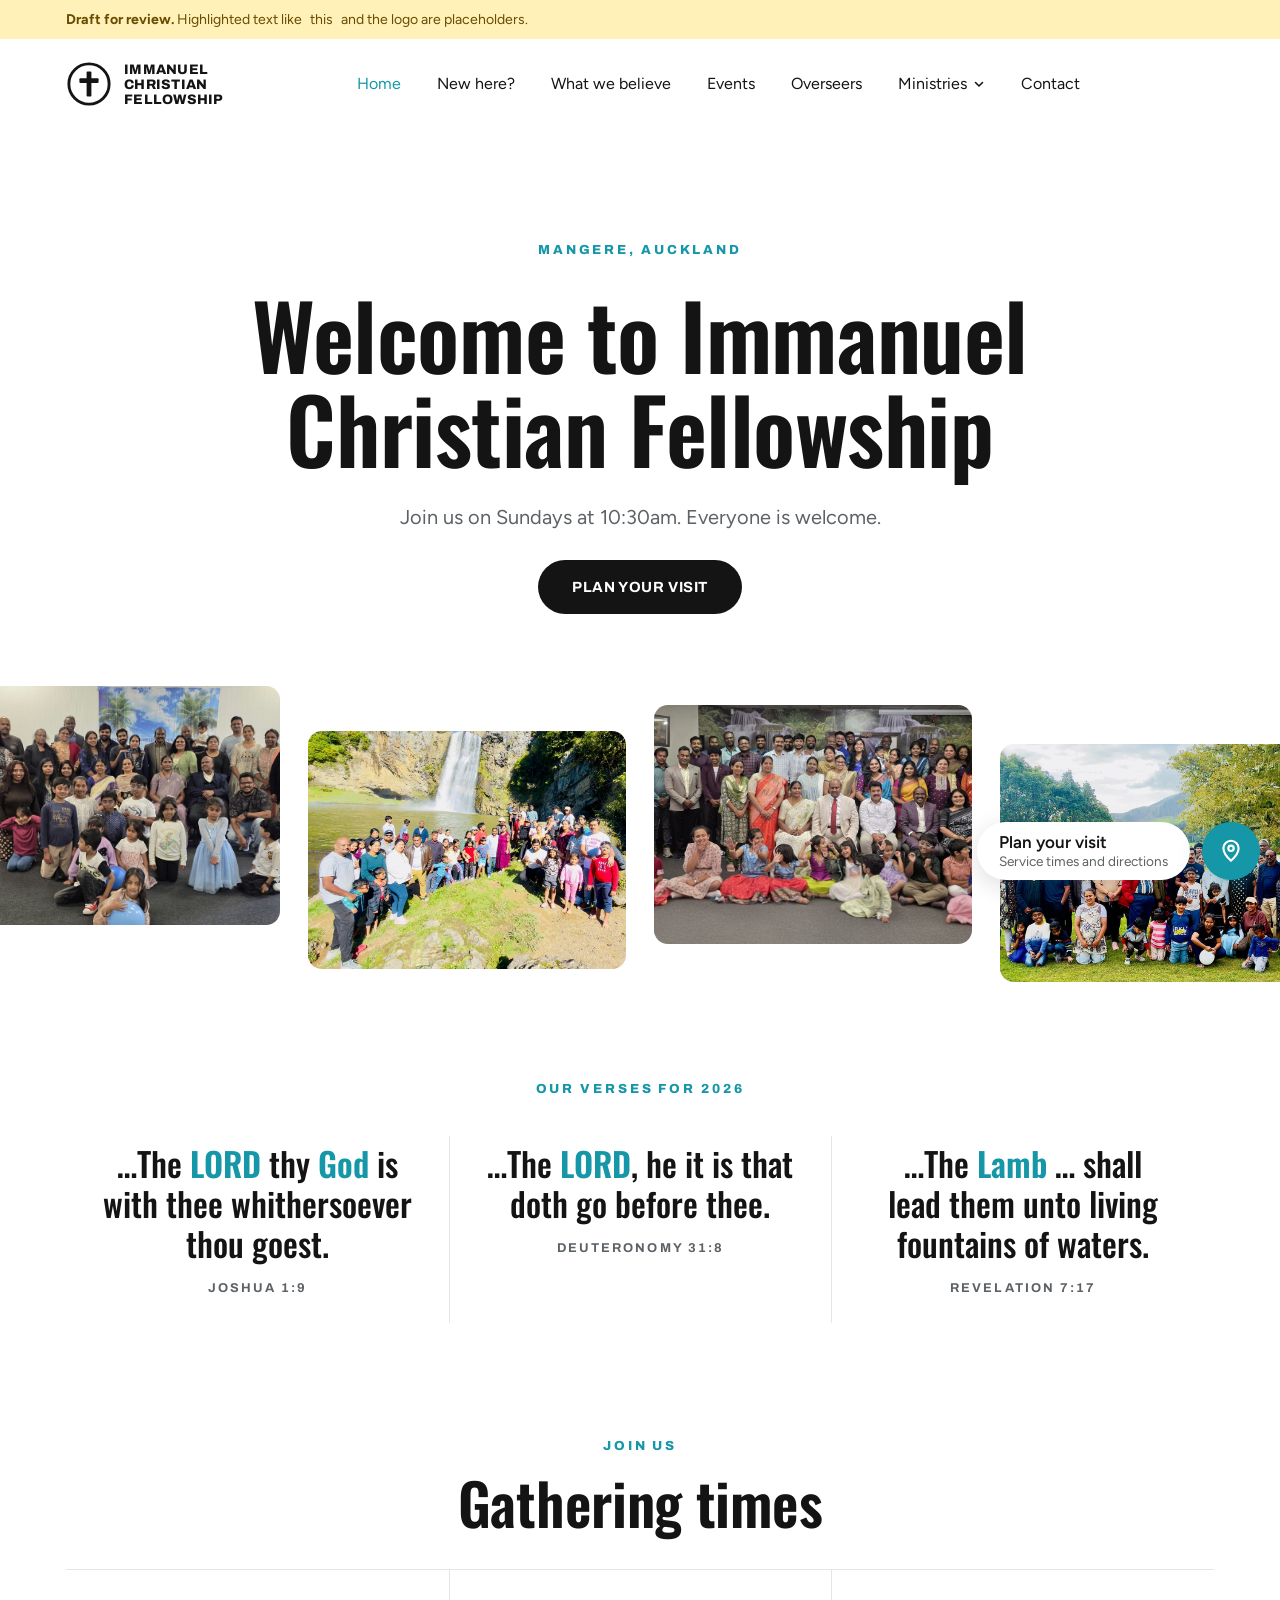
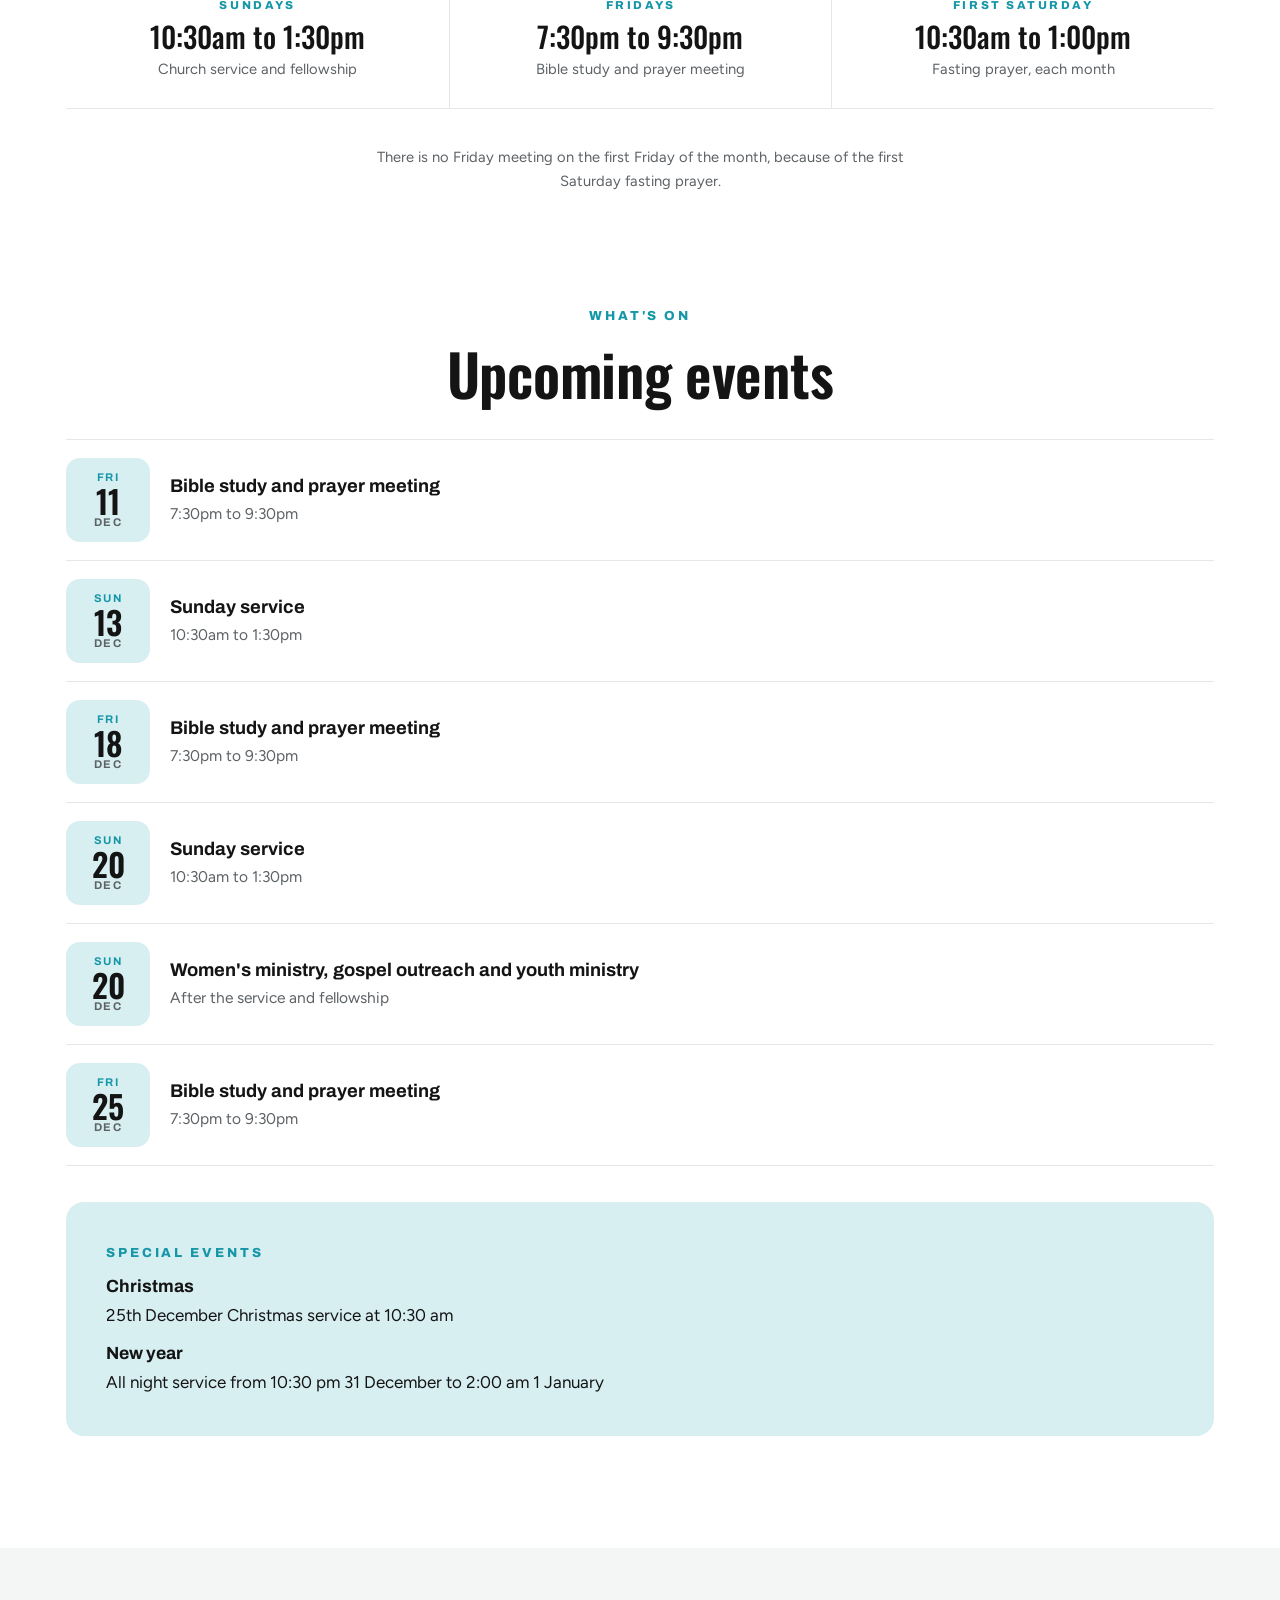
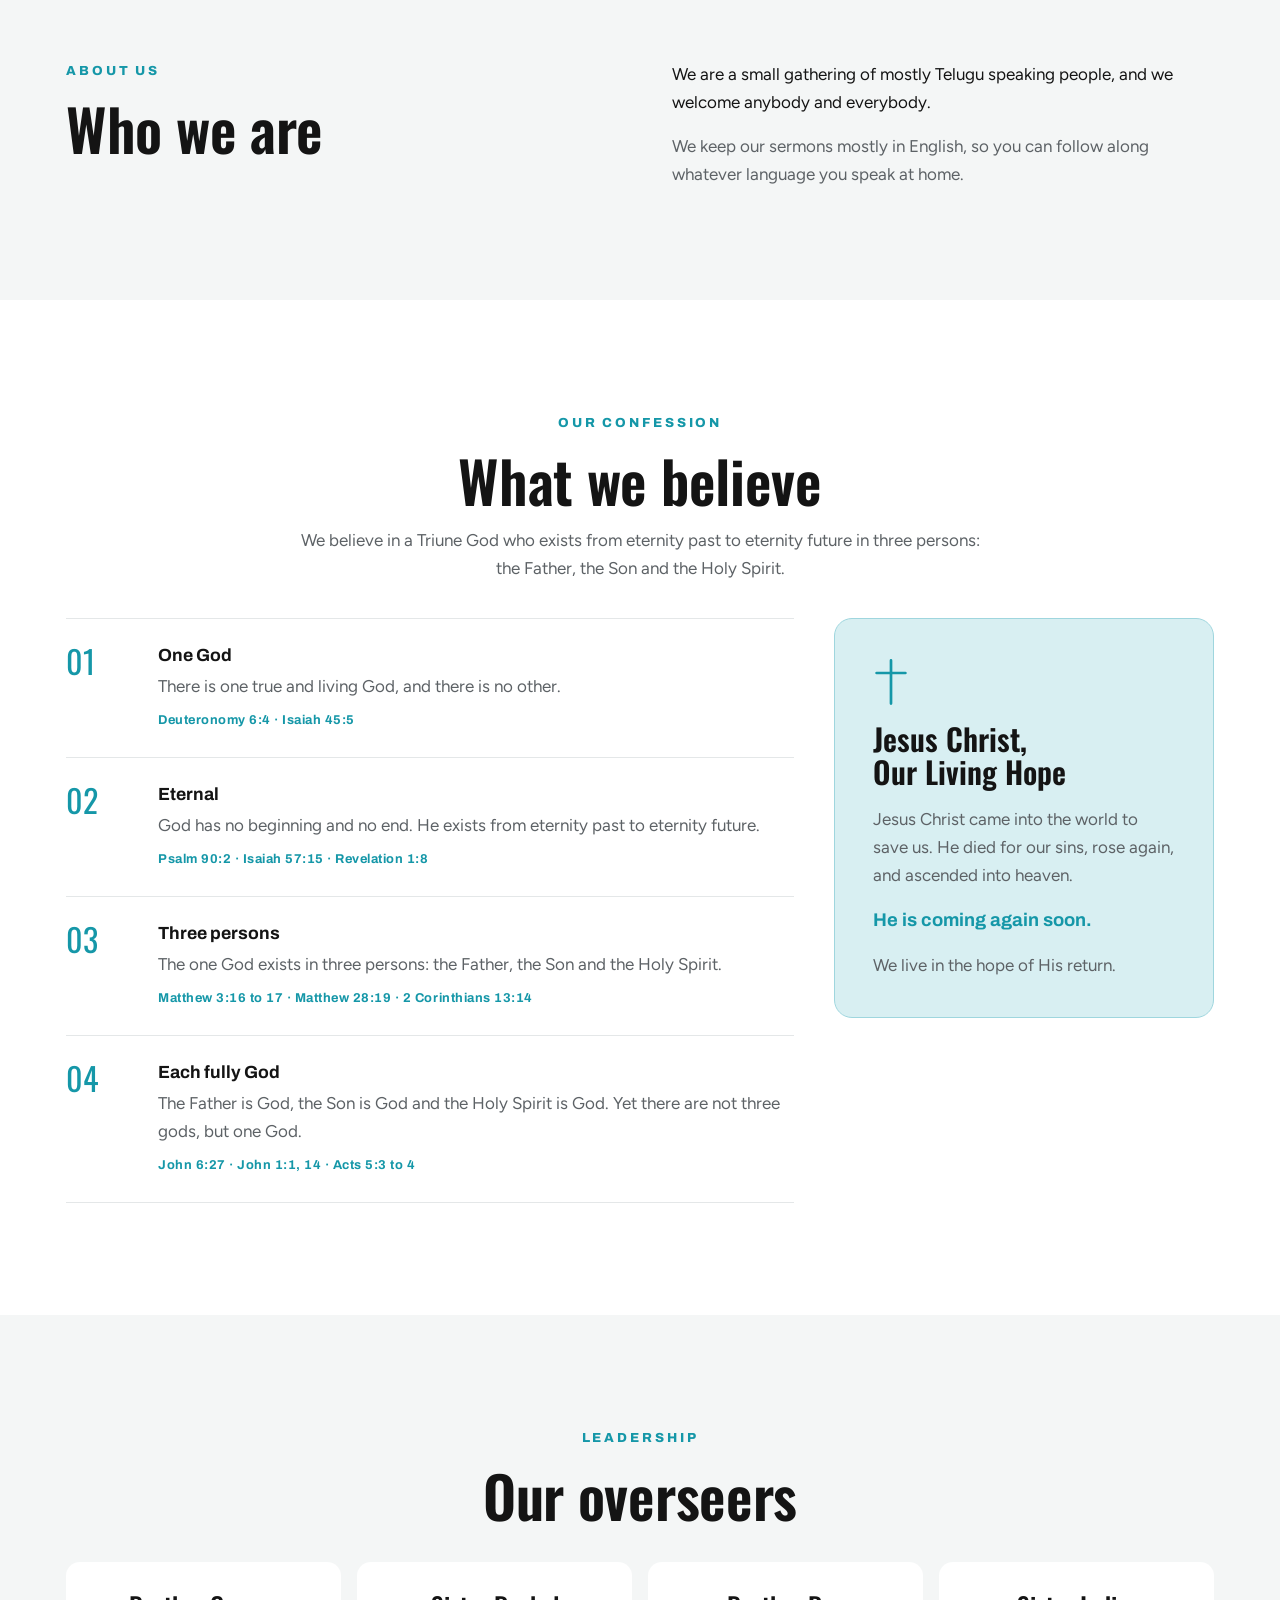
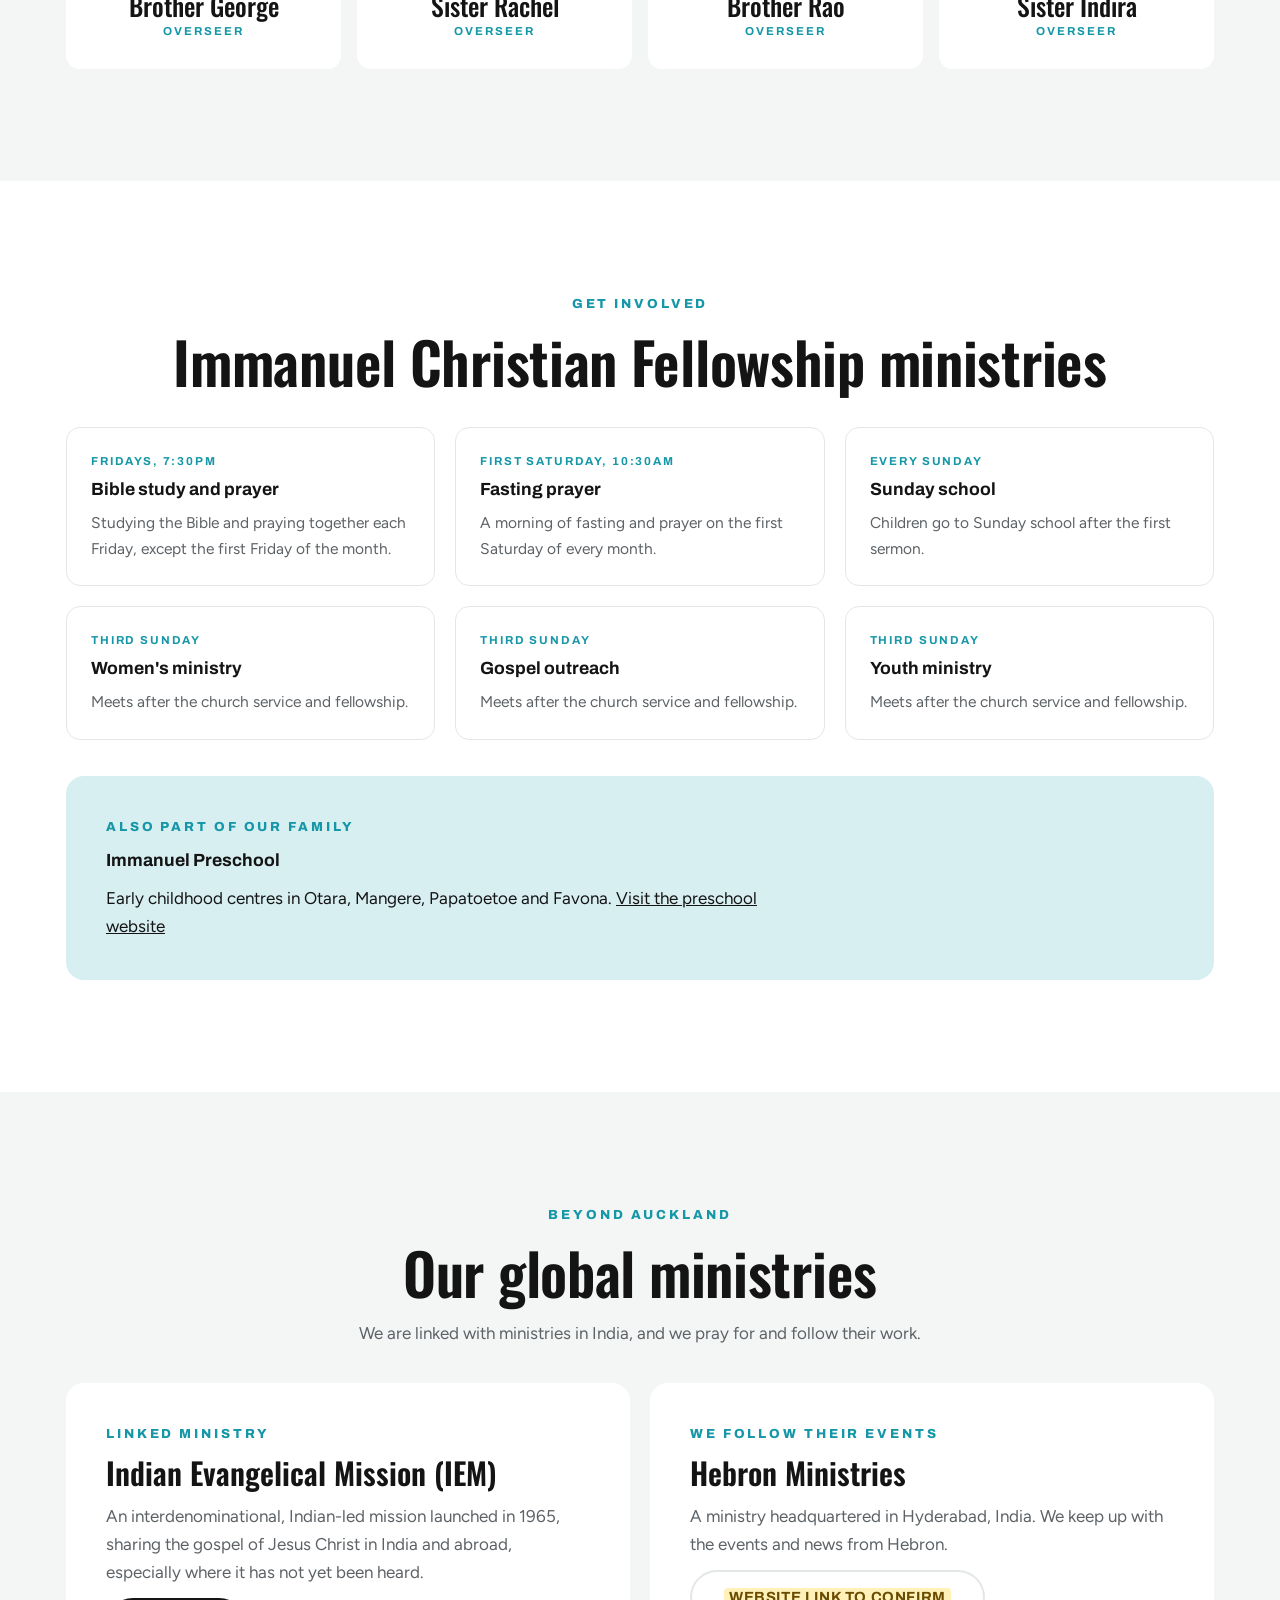
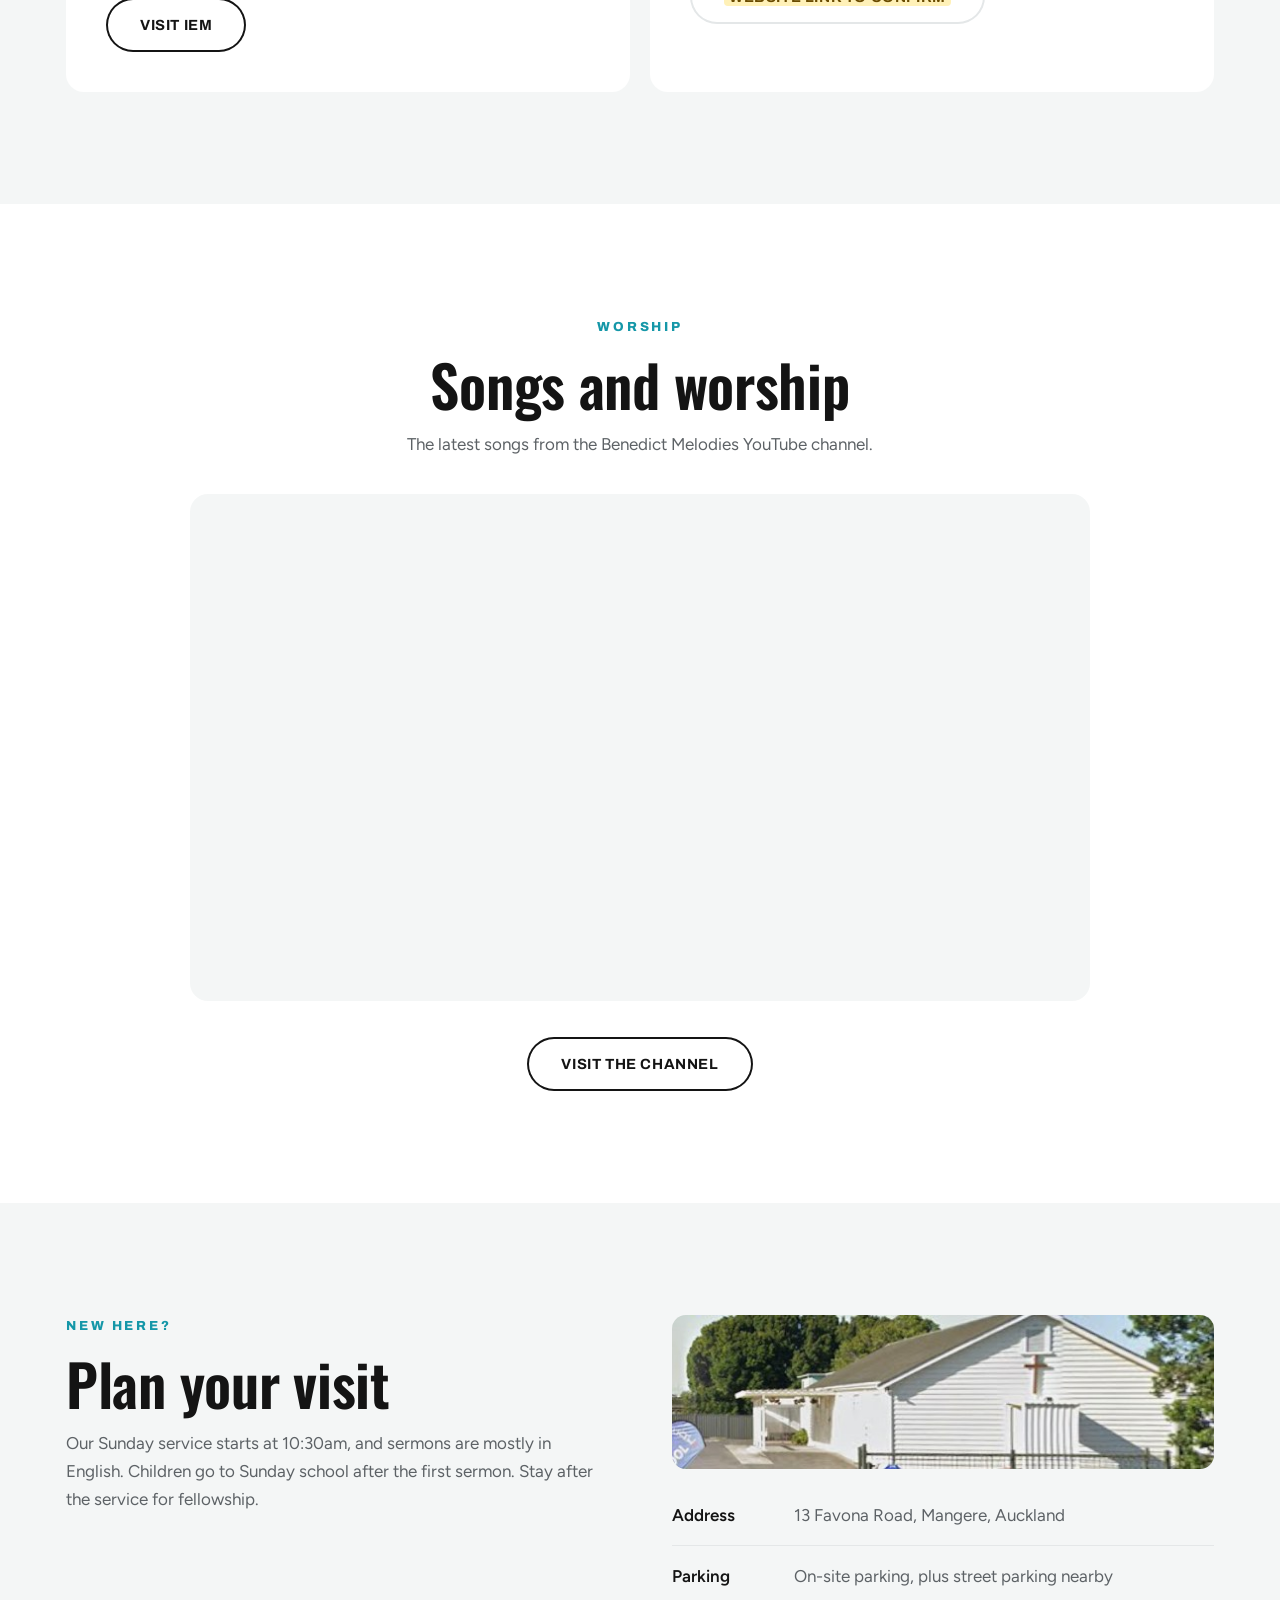
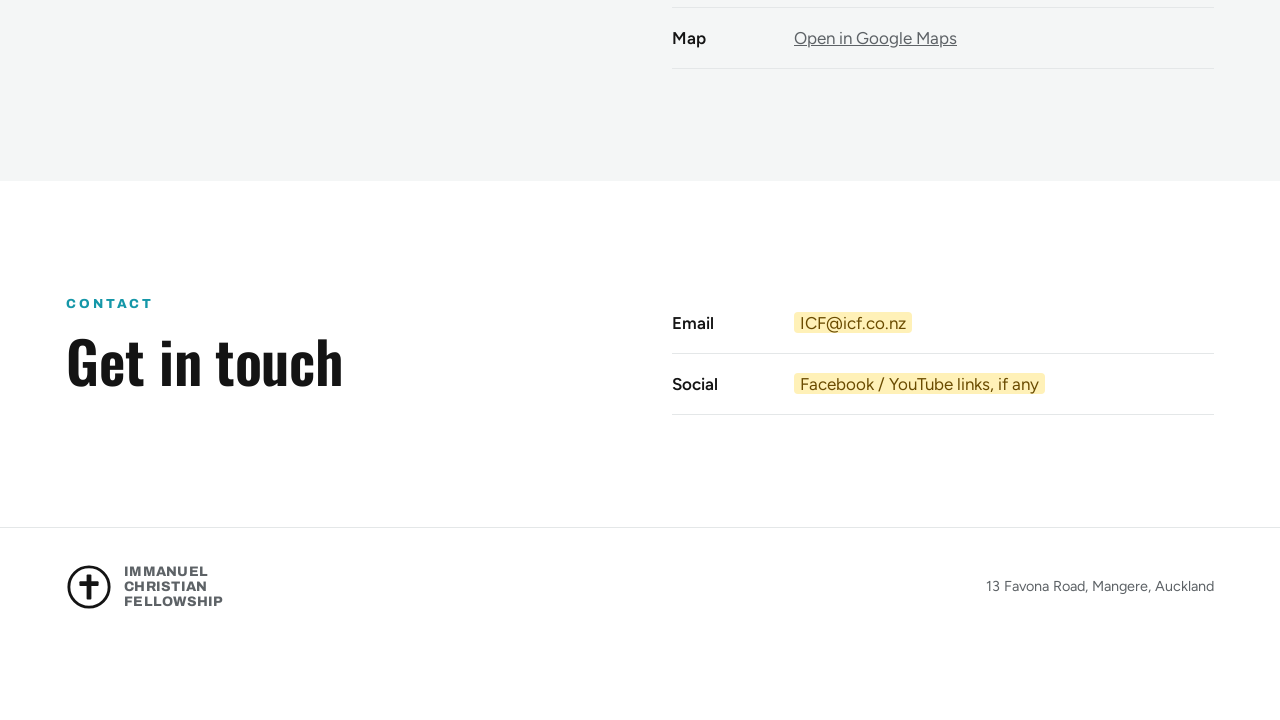
==== index.html @ 15ed4eb0 "First draft of the ICF website" ====
<!doctype html>
<html lang="en">
<head>
<meta charset="utf-8">
<meta name="viewport" content="width=device-width, initial-scale=1, viewport-fit=cover">
<meta name="robots" content="noindex, nofollow">
<title>Immanuel Christian Fellowship</title>
<meta name="claude:viewport-fit-sides" content="cover">
<link rel="preconnect" href="https://fonts.googleapis.com">
<link rel="preconnect" href="https://fonts.gstatic.com" crossorigin>
<link rel="stylesheet" href="https://fonts.googleapis.com/css2?family=Oswald:wght@500;600&family=Archivo:wght@500;700;800&family=Figtree:wght@400;500;600&display=swap">
<style>
/* Layout: airy white page, centred headlines in a tall condensed face, black pill buttons, staggered photo tiles under the hero. Light-only by choice. */
:root {
  color-scheme: light;
  --bg: #ffffff;
  --soft: #f4f6f6;
  --ink: #141414;
  --muted: #5d6266;
  --line: #e4e7e8;
  --teal: #1597a8;
  --teal-soft: #d8eff2;
  --ph-bg: #fff1b8;
  --ph-ink: #6a4b00;
  --display: "Oswald", "Arial Narrow", "Roboto Condensed", sans-serif;
  --label: "Archivo", "Segoe UI", system-ui, sans-serif;
  --body: "Figtree", system-ui, -apple-system, "Segoe UI", Roboto, sans-serif;
}

* { box-sizing: border-box; }
html { scroll-behavior: smooth; }
@media (prefers-reduced-motion: reduce) { html { scroll-behavior: auto; } }
body { margin: 0; background: var(--bg); color: var(--ink); font-family: var(--body); font-size: 17px; line-height: 1.65; }
a { color: inherit; }
a:focus-visible, button:focus-visible { outline: 3px solid var(--teal); outline-offset: 3px; border-radius: 6px; }

.wrap { max-width: 1180px; margin: 0 auto; padding-left: max(16px, env(safe-area-inset-left, 0px)); padding-right: max(16px, env(safe-area-inset-right, 0px)); }
h1, h2, h3 { font-family: var(--display); font-weight: 600; line-height: 1.05; letter-spacing: -0.005em; text-wrap: balance; margin: 0; }
h2 { font-size: clamp(2.3rem, 5vw, 3.6rem); }
h3 { font-family: var(--label); font-weight: 700; font-size: 1.1rem; letter-spacing: 0; line-height: 1.3; }
p { margin: 0; max-width: 62ch; }
.label { font-family: var(--label); font-weight: 800; font-size: 0.82rem; letter-spacing: 0.22em; text-transform: uppercase; color: var(--teal); }
.muted { color: var(--muted); }
.center { text-align: center; justify-items: center; }
.center p { margin-inline: auto; }

.ph { background: var(--ph-bg); color: var(--ph-ink); padding: 0.05em 0.35em; border-radius: 4px; font-style: normal; }
.draft { background: var(--ph-bg); color: var(--ph-ink); font-size: 0.88rem; }
.draft .wrap { padding-block: 8px; }

/* Header */
header.site { background: var(--bg); position: sticky; top: env(safe-area-inset-top, 0px); z-index: 20; }
body::before { content: ""; position: fixed; inset: 0 0 auto; height: env(safe-area-inset-top, 0px); z-index: 30; background: var(--bg); }
.bar { display: grid; grid-template-columns: auto 1fr auto; align-items: center; gap: 20px; padding-block: 22px; }
.brand { display: flex; align-items: center; gap: 12px; text-decoration: none; }
.brand svg { width: 46px; height: 46px; flex-shrink: 0; }
.wordmark { font-family: var(--label); font-weight: 800; font-size: 0.86rem; line-height: 1.1; letter-spacing: 0.02em; text-transform: uppercase; }
nav.main ul { list-style: none; margin: 0; padding: 0; display: flex; justify-content: center; gap: 36px; font-size: 1rem; }
nav.main a { text-decoration: none; }
nav.main a:hover, nav.main a[aria-current="page"] { color: var(--teal); }
.menu-btn { display: none; width: 44px; height: 44px; border: 0; background: transparent; cursor: pointer; border-radius: 8px; }
.menu-btn span { display: block; height: 2px; background: var(--ink); margin: 6px auto; border-radius: 2px; }
.menu-btn span:first-child { width: 24px; }
.menu-btn span:last-child { width: 16px; margin-left: 10px; }
.mobile-nav ul { list-style: none; margin: 0; padding: 0 0 16px; display: grid; gap: 4px; }
.mobile-nav a { display: block; padding: 10px 0; text-decoration: none; font-size: 1.1rem; border-bottom: 1px solid var(--line); }
@media (max-width: 860px) {
  nav.main { display: none; }
  .bar { grid-template-columns: 1fr auto; }
  .menu-btn { display: block; }
}

/* Hero */
.hero .wrap { padding-block: clamp(48px, 9vw, 110px) clamp(40px, 6vw, 72px); display: grid; gap: 26px; }
.hero h1 { font-size: clamp(2.8rem, 7.4vw, 5.6rem); max-width: 17ch; }
.hero .lede { font-size: 1.25rem; color: var(--muted); }
.pill { display: inline-block; padding: 15px 34px; border-radius: 999px; background: var(--ink); color: #ffffff; font-family: var(--label); font-weight: 700; font-size: 0.92rem; letter-spacing: 0.04em; text-transform: uppercase; text-decoration: none; }
.pill:hover { background: #333; }
.pill.light { background: transparent; color: var(--ink); box-shadow: inset 0 0 0 2px var(--ink); }

/* Staggered photo strip */
.strip { overflow: hidden; }
.tiles { display: grid; grid-template-columns: repeat(4, minmax(0, 1fr)); gap: clamp(12px, 2.2vw, 28px); align-items: start; margin-inline: -3%; }
.tile { margin: 0; aspect-ratio: 4 / 3; max-width: 100%; border-radius: 14px; overflow: hidden; background: var(--soft); }
.tile img { display: block; width: 100%; height: 100%; object-fit: cover; }
.tile:nth-child(2) { margin-top: 14%; }
.tile:nth-child(3) { margin-top: 6%; }
.tile:nth-child(4) { margin-top: 18%; }
@media (max-width: 700px) {
  .tiles { grid-template-columns: repeat(2, minmax(0, 1fr)); margin-inline: 0; padding-inline: max(16px, env(safe-area-inset-left, 0px)) max(16px, env(safe-area-inset-right, 0px)); }
  .tile:nth-child(2) { margin-top: 12%; }
  .tile:nth-child(3) { margin-top: 0; }
  .tile:nth-child(4) { margin-top: 12%; }
}

/* Sections */
section.block .wrap { padding-block: clamp(64px, 9vw, 112px); display: grid; gap: 36px; }
section.soft { background: var(--soft); }
.head { display: grid; gap: 16px; }

.times { display: grid; grid-template-columns: repeat(auto-fit, minmax(220px, 1fr)); border-top: 1px solid var(--line); border-bottom: 1px solid var(--line); }
.times > div { padding: 26px 8px; display: grid; gap: 4px; text-align: center; }
.times > div + div { border-left: 1px solid var(--line); }
@media (max-width: 700px) { .times > div + div { border-left: 0; border-top: 1px solid var(--line); } }
.times .value { font-family: var(--display); font-weight: 500; font-size: 1.8rem; line-height: 1.2; }
.times .label { font-size: 0.72rem; }

/* Confession */
ol.confession { list-style: none; margin: 0; padding: 0; counter-reset: art; border-top: 1px solid var(--line); }
ol.confession li { counter-increment: art; display: grid; grid-template-columns: 72px minmax(0, 1fr); gap: 4px 20px; padding-block: 26px; border-bottom: 1px solid var(--line); }
ol.confession li::before { content: counter(art, decimal-leading-zero); grid-row: span 2; font-family: var(--display); font-size: 2rem; line-height: 1; color: var(--teal); font-variant-numeric: tabular-nums; }
ol.confession p { color: var(--muted); }

/* Overseers */
.people { list-style: none; margin: 0; padding: 0; display: grid; grid-template-columns: repeat(auto-fit, minmax(240px, 1fr)); gap: 16px; }
.people li { background: var(--bg); border-radius: 14px; padding: 28px 24px; display: grid; gap: 2px; text-align: center; }
.people .name { font-family: var(--display); font-weight: 500; font-size: 1.6rem; line-height: 1.2; }
.people .role { font-family: var(--label); font-weight: 700; font-size: 0.72rem; letter-spacing: 0.18em; text-transform: uppercase; color: var(--teal); }

/* Ministries */
.cards { display: grid; grid-template-columns: repeat(auto-fit, minmax(250px, 1fr)); gap: 20px; }
.card { display: grid; gap: 12px; align-content: start; }
.card .img { aspect-ratio: 4 / 3; max-width: 100%; border-radius: 14px; background: var(--soft); display: grid; place-items: end start; padding: 12px; font-size: 0.82rem; color: var(--muted); }
.card p { color: var(--muted); font-size: 0.97rem; }
.callout { background: var(--teal-soft); border-radius: 18px; padding: clamp(24px, 4vw, 40px); display: grid; gap: 12px; }

.split { display: grid; grid-template-columns: repeat(auto-fit, minmax(300px, 1fr)); gap: 32px 64px; align-items: start; }
.split > * { min-width: 0; }
dl.info { margin: 0; display: grid; }
dl.info div { display: grid; grid-template-columns: 110px minmax(0, 1fr); gap: 12px; padding-block: 16px; border-bottom: 1px solid var(--line); }
dl.info dt { font-weight: 600; }
dl.info dd { margin: 0; color: var(--muted); overflow-wrap: anywhere; }

footer { border-top: 1px solid var(--line); font-size: 0.9rem; color: var(--muted); }
footer .wrap { padding-block: 36px 110px; display: flex; justify-content: space-between; align-items: center; gap: 16px; flex-wrap: wrap; }

/* Floating visit prompt */
.float { position: fixed; right: calc(20px + env(safe-area-inset-right, 0px)); bottom: calc(20px + env(safe-area-inset-bottom, 0px)); z-index: 15; display: flex; align-items: center; gap: 12px; text-decoration: none; }
.float .bubble { background: var(--bg); border-radius: 999px; padding: 10px 22px; box-shadow: 0 6px 24px rgba(20, 20, 20, 0.14); display: grid; line-height: 1.25; }
.float .bubble strong { font-weight: 600; }
.float .bubble span { font-size: 0.85rem; color: var(--muted); }
.float .dot { width: 58px; height: 58px; border-radius: 50%; background: var(--teal); display: grid; place-items: center; box-shadow: 0 6px 24px rgba(21, 151, 168, 0.35); }
.float .dot svg { width: 26px; height: 26px; }
@media (max-width: 520px) { .float .bubble { display: none; } }

/* Content additions */
.times .sub { font-size: 0.92rem; color: var(--muted); }
.center-text { text-align: center; margin-inline: auto; }
.note { font-size: 0.92rem; }
.stack { display: grid; gap: 16px; min-width: 0; }
ol.confession .refs { grid-column: 2; font-family: var(--label); font-weight: 700; font-size: 0.8rem; letter-spacing: 0.04em; color: var(--teal); margin-top: 6px; }
ol.confession li::before { grid-row: span 3; }
.cards .card { border: 1px solid var(--line); border-radius: 14px; padding: 24px; gap: 8px; }
.card .when { font-family: var(--label); font-weight: 700; font-size: 0.72rem; letter-spacing: 0.16em; text-transform: uppercase; color: var(--teal); }
img.building { display: block; width: 100%; max-width: 100%; height: auto; aspect-ratio: 547 / 156; object-fit: cover; border-radius: 14px; }
.cards { grid-template-columns: repeat(auto-fit, minmax(300px, 1fr)); }
.people { grid-template-columns: repeat(auto-fit, minmax(200px, 1fr)); }

/* Ministries dropdown */
.dd { position: relative; }
.dd-btn { font: inherit; color: inherit; background: none; border: 0; padding: 0; cursor: pointer; display: inline-flex; align-items: center; gap: 6px; }
.dd-btn:hover, .dd-btn[aria-expanded="true"] { color: var(--teal); }
.dd-btn svg { width: 12px; height: 12px; transition: transform 0.15s; }
.dd-btn[aria-expanded="true"] svg { transform: rotate(180deg); }
nav.main .dd-menu { position: absolute; top: calc(100% + 14px); left: 50%; transform: translateX(-50%); display: grid; gap: 2px; width: max-content; max-width: 320px; padding: 8px; background: var(--bg); border: 1px solid var(--line); border-radius: 14px; box-shadow: 0 12px 32px rgba(20, 20, 20, 0.12); }
nav.main .dd-menu[hidden] { display: none; }
nav.main .dd-menu a { display: block; padding: 10px 14px; border-radius: 10px; }
nav.main .dd-menu a:hover { background: var(--soft); color: var(--ink); }
.mobile-group { display: block; padding: 14px 0 4px; font-family: var(--label); font-weight: 800; font-size: 0.72rem; letter-spacing: 0.18em; text-transform: uppercase; color: var(--teal); }
.mobile-nav a.sub { padding-left: 14px; }
@media (prefers-reduced-motion: reduce) { .dd-btn svg { transition: none; } }

/* Global ministries */
.global { display: grid; grid-template-columns: repeat(auto-fit, minmax(300px, 1fr)); gap: 20px; }
.partner { background: var(--bg); border-radius: 18px; padding: clamp(24px, 4vw, 40px); display: grid; gap: 12px; align-content: start; justify-items: start; min-width: 0; }
.partner h3 { font-family: var(--display); font-weight: 600; font-size: 1.9rem; line-height: 1.1; }
.pill.disabled { cursor: default; box-shadow: inset 0 0 0 2px var(--line); }

/* Verses */
section.verses .wrap { padding-block: clamp(56px, 8vw, 96px) 0; }
.verse-list { display: grid; grid-template-columns: repeat(auto-fit, minmax(280px, 1fr)); gap: 0; }
.verse { margin: 0; padding: 8px clamp(16px, 3vw, 36px) 24px; display: grid; gap: 14px; align-content: start; text-align: center; min-width: 0; }
.verse + .verse { border-left: 1px solid var(--line); }
@media (max-width: 960px) { .verse + .verse { border-left: 0; border-top: 1px solid var(--line); padding-top: 28px; } }
.verse blockquote { margin: 0; font-family: var(--display); font-weight: 500; font-size: clamp(1.6rem, 2.6vw, 2.1rem); line-height: 1.2; text-wrap: balance; }
.verse blockquote strong { font-weight: 600; color: var(--teal); }
.verse figcaption { font-family: var(--label); font-weight: 700; font-size: 0.8rem; letter-spacing: 0.16em; text-transform: uppercase; color: var(--muted); }

/* Events */
section.events .wrap { padding-top: 0; }
.event-list { list-style: none; margin: 0; padding: 0; display: grid; border-top: 1px solid var(--line); }
.event { display: grid; grid-template-columns: 84px minmax(0, 1fr); gap: 20px; align-items: center; padding-block: 18px; border-bottom: 1px solid var(--line); }
.event .date { width: 84px; height: 84px; border-radius: 14px; background: var(--teal-soft); display: grid; place-content: center; text-align: center; line-height: 1.05; font-variant-numeric: tabular-nums; }
.event .date .d { font-family: var(--label); font-weight: 700; font-size: 0.7rem; letter-spacing: 0.14em; text-transform: uppercase; color: var(--teal); }
.event .date .n { font-family: var(--display); font-weight: 600; font-size: 2rem; }
.event .date .m { font-family: var(--label); font-weight: 700; font-size: 0.7rem; letter-spacing: 0.14em; text-transform: uppercase; color: var(--muted); }
.event .ev { display: grid; gap: 2px; min-width: 0; }
.event .ev h3 { font-size: 1.15rem; }
.event .ev p { color: var(--muted); font-size: 0.97rem; }
@media (max-width: 520px) { .event { grid-template-columns: 64px minmax(0, 1fr); gap: 14px; } .event .date { width: 64px; height: 64px; } .event .date .n { font-size: 1.5rem; } }

/* Beliefs layout + hope card */
.beliefs-grid { display: grid; grid-template-columns: minmax(0, 1fr) minmax(280px, 380px); gap: 40px; align-items: start; }
@media (max-width: 900px) { .beliefs-grid { grid-template-columns: minmax(0, 1fr); } }
.hope { background: var(--teal-soft); border: 1px solid #9fd6de; border-radius: 18px; padding: clamp(24px, 3vw, 40px); display: grid; gap: 16px; align-content: start; position: sticky; top: calc(110px + env(safe-area-inset-top, 0px)); }
@media (max-width: 900px) { .hope { position: static; } }
.hope svg { width: 36px; height: 48px; color: var(--teal); }
.hope h3 { font-family: var(--display); font-weight: 600; font-size: 1.9rem; line-height: 1.1; }
.hope p { color: var(--muted); }
.hope p.soon { font-family: var(--label); font-weight: 700; font-size: 1.15rem; color: var(--teal); }

/* Worship videos */
.video { position: relative; width: 100%; max-width: 900px; margin-inline: auto; aspect-ratio: 16 / 9; border-radius: 18px; overflow: hidden; background: var(--soft); }
.video iframe { position: absolute; inset: 0; width: 100%; height: 100%; border: 0; }
.video-fallback { display: grid; place-content: center; gap: 10px; text-align: center; padding: 24px; height: 100%; color: var(--muted); }
.center-btn { display: flex; justify-content: center; }

.special-list { list-style: none; margin: 0; padding: 0; display: grid; gap: 14px; }
.special-list li { display: grid; gap: 2px; }
</style>
</head>
<body>


<div class="draft"><div class="wrap"><strong>Draft for review.</strong> Highlighted text like <em class="ph">this</em> and the logo are placeholders.</div></div>

<header class="site">
  <div class="wrap">
    <div class="bar">
      <a class="brand" href="#top" id="top" aria-label="Immanuel Christian Fellowship home">
        <!-- EDIT: placeholder logo, replace with the church's real logo -->
        <svg viewBox="0 0 48 48" aria-hidden="true">
          <circle cx="24" cy="24" r="21" fill="none" stroke="#141414" stroke-width="3"/>
          <rect x="21.5" y="11" width="5" height="26" rx="1" fill="#141414"/>
          <rect x="14" y="18" width="20" height="5" rx="1" fill="#141414"/>
        </svg>
        <span class="wordmark">Immanuel<br>Christian<br>Fellowship</span>
      </a>
      <nav class="main" aria-label="Main">
        <ul>
          <li><a href="#top" aria-current="page">Home</a></li>
          <li><a href="#visit">New here?</a></li>
          <li><a href="#beliefs">What we believe</a></li>
          <li><a href="#events">Events</a></li>
          <li><a href="#overseers">Overseers</a></li>
          <li class="dd">
            <button class="dd-btn" id="dd-btn" aria-expanded="false" aria-controls="dd-menu">Ministries <svg viewBox="0 0 12 12" aria-hidden="true"><path d="M2.5 4.5 6 8l3.5-3.5" fill="none" stroke="currentColor" stroke-width="1.6" stroke-linecap="round" stroke-linejoin="round"/></svg></button>
            <ul class="dd-menu" id="dd-menu" hidden>
              <li><a href="#ministries">Immanuel Christian Fellowship ministries</a></li>
              <li><a href="#global">Our global ministries</a></li>
            </ul>
          </li>
          <li><a href="#contact">Contact</a></li>
        </ul>
      </nav>
      <button class="menu-btn" id="menu-btn" aria-expanded="false" aria-controls="mobile-nav" aria-label="Open menu"><span></span><span></span></button>
    </div>
    <nav class="mobile-nav" id="mobile-nav" aria-label="Main" hidden>
      <ul>
        <li><a href="#visit">New here?</a></li>
        <li><a href="#beliefs">What we believe</a></li>
        <li><a href="#events">Events</a></li>
          <li><a href="#overseers">Overseers</a></li>
        <li><span class="mobile-group">Ministries</span></li>
        <li><a class="sub" href="#ministries">Immanuel Christian Fellowship ministries</a></li>
        <li><a class="sub" href="#global">Our global ministries</a></li>
        <li><a href="#contact">Contact</a></li>
      </ul>
    </nav>
  </div>
</header>

<main>
  <section class="hero">
    <div class="wrap center">
      <span class="label">Mangere, Auckland</span>
      <h1>Welcome to Immanuel Christian Fellowship</h1>
      <p class="lede">Join us on Sundays at 10:30am. Everyone is welcome.</p>
      <a class="pill" href="#visit">Plan your visit</a>
    </div>
  </section>

  <section class="strip" aria-label="Photos">
    <div class="tiles">
      <figure class="tile"><img src="assets/group-hall.jpg" alt="Church family group photo in the hall" width="1400" height="600" style="object-position: 50% 40%"></figure>
      <figure class="tile"><img src="assets/group-waterfall.jpg" alt="Church family gathered beside a waterfall on an outing" width="1400" height="787"></figure>
      <figure class="tile"><img src="assets/group-celebration.jpg" alt="Church family dressed up for a celebration" width="1400" height="661" style="object-position: 50% 45%"></figure>
      <figure class="tile"><img src="assets/group-park.jpg" alt="Church family on a picnic in the countryside" width="1400" height="787"></figure>
    </div>
  </section>

  <section class="block verses" id="verses" aria-label="Verses for 2026">
    <div class="wrap">
      <div class="head center">
        <span class="label">Our verses for 2026</span>
      </div>
      <div class="verse-list">
        <figure class="verse">
          <blockquote>&hellip;The <strong>LORD</strong> thy <strong>God</strong> is with thee whithersoever thou goest.</blockquote>
          <figcaption>Joshua 1:9</figcaption>
        </figure>
        <figure class="verse">
          <blockquote>&hellip;The <strong>LORD</strong>, he it is that doth go before thee.</blockquote>
          <figcaption>Deuteronomy 31:8</figcaption>
        </figure>
        <figure class="verse">
          <blockquote>&hellip;The <strong>Lamb</strong> &hellip; shall lead them unto living fountains of waters.</blockquote>
          <figcaption>Revelation 7:17</figcaption>
        </figure>
      </div>
    </div>
  </section>

  <section class="block" id="sundays">
    <div class="wrap">
      <div class="head center">
        <span class="label">Join us</span>
        <h2>Gathering times</h2>
      </div>
      <div class="times">
        <div><span class="label">Sundays</span><span class="value">10:30am to 1:30pm</span><span class="sub">Church service and fellowship</span></div>
        <div><span class="label">Fridays</span><span class="value">7:30pm to 9:30pm</span><span class="sub">Bible study and prayer meeting</span></div>
        <div><span class="label">First Saturday</span><span class="value">10:30am to 1:00pm</span><span class="sub">Fasting prayer, each month</span></div>
      </div>
      <p class="muted note center-text">There is no Friday meeting on the first Friday of the month, because of the first Saturday fasting prayer.</p>
    </div>
  </section>

  <section class="block events" id="events">
    <div class="wrap">
      <div class="head center">
        <span class="label">What's on</span>
        <h2>Upcoming events</h2>
      </div>
      <!-- The next dates are worked out automatically from the regular schedule (Auckland time). -->
      <ol class="event-list" id="event-list">
        <li class="event"><div class="date"><span class="d">Sun</span></div><div class="ev"><h3>Sunday service</h3><p>Every Sunday, 10:30am to 1:30pm</p></div></li>
        <li class="event"><div class="date"><span class="d">Fri</span></div><div class="ev"><h3>Bible study and prayer meeting</h3><p>Fridays, 7:30pm to 9:30pm, except the first Friday of the month</p></div></li>
        <li class="event"><div class="date"><span class="d">Sat</span></div><div class="ev"><h3>Fasting prayer</h3><p>First Saturday of the month, 10:30am to 1:00pm</p></div></li>
        <li class="event"><div class="date"><span class="d">Sun</span></div><div class="ev"><h3>Women's ministry, gospel outreach and youth ministry</h3><p>Third Sunday of the month, after the service and fellowship</p></div></li>
      </ol>
      <!-- EDIT: special events. Each <li> disappears automatically after its data-end time (Auckland time),
           written as YYYY-MM-DDTHH:MM in 24-hour time. To add an event, copy an <li> and change it.
           When every event has passed, the whole card hides itself. -->
      <div class="callout special" id="special-events">
        <span class="label">Special events</span>
        <ul class="special-list">
          <li data-end="2026-12-25T23:59">
            <h3>Christmas</h3>
            <p>25th December Christmas service at 10:30 am</p>
          </li>
          <li data-end="2027-01-01T02:00">
            <h3>New year</h3>
            <p>All night service from 10:30 pm 31 December to 2:00 am 1 January</p>
          </li>
        </ul>
      </div>
    </div>
  </section>

  <section class="block soft" id="about">
    <div class="wrap">
      <div class="split">
        <div class="head">
          <span class="label">About us</span>
          <h2>Who we are</h2>
        </div>
        <div class="stack">
          <p>We are a small gathering of mostly Telugu speaking people, and we welcome anybody and everybody.</p>
          <p class="muted">We keep our sermons mostly in English, so you can follow along whatever language you speak at home.</p>
        </div>
      </div>
    </div>
  </section>

  <section class="block" id="beliefs">
    <div class="wrap">
      <div class="head center">
        <span class="label">Our confession</span>
        <h2>What we believe</h2>
        <p class="muted">We believe in a Triune God who exists from eternity past to eternity future in three persons: the Father, the Son and the Holy Spirit.</p>
      </div>
      <!-- EDIT: church leaders to review the wording and verses. Add further articles as new <li> items. -->
      <div class="beliefs-grid">
        <ol class="confession">
          <li><h3>One God</h3><p>There is one true and living God, and there is no other.</p><span class="refs">Deuteronomy 6:4 · Isaiah 45:5</span></li>
          <li><h3>Eternal</h3><p>God has no beginning and no end. He exists from eternity past to eternity future.</p><span class="refs">Psalm 90:2 · Isaiah 57:15 · Revelation 1:8</span></li>
          <li><h3>Three persons</h3><p>The one God exists in three persons: the Father, the Son and the Holy Spirit.</p><span class="refs">Matthew 3:16 to 17 · Matthew 28:19 · 2 Corinthians 13:14</span></li>
          <li><h3>Each fully God</h3><p>The Father is God, the Son is God and the Holy Spirit is God. Yet there are not three gods, but one God.</p><span class="refs">John 6:27 · John 1:1, 14 · Acts 5:3 to 4</span></li>
        </ol>
        <aside class="hope" aria-labelledby="hope-title">
          <svg viewBox="0 0 40 52" aria-hidden="true"><path d="M20 2v48M4 16h32" fill="none" stroke="currentColor" stroke-width="3" stroke-linecap="round"/></svg>
          <h3 id="hope-title">Jesus Christ, Our Living Hope</h3>
          <p>Jesus Christ came into the world to save us. He died for our sins, rose again, and ascended into heaven.</p>
          <p class="soon">He is coming again soon.</p>
          <p>We live in the hope of His return.</p>
        </aside>
      </div>
    </div>
  </section>

  <section class="block soft" id="overseers">
    <div class="wrap">
      <div class="head center">
        <span class="label">Leadership</span>
        <h2>Our overseers</h2>
      </div>
      <ul class="people">
        <li><span class="name">Brother George</span><span class="role">Overseer</span></li>
        <li><span class="name">Sister Rachel</span><span class="role">Overseer</span></li>
        <li><span class="name">Brother Rao</span><span class="role">Overseer</span></li>
        <li><span class="name">Sister Indira</span><span class="role">Overseer</span></li>
      </ul>
    </div>
  </section>

  <section class="block" id="ministries">
    <div class="wrap">
      <div class="head center">
        <span class="label">Get involved</span>
        <h2>Immanuel Christian Fellowship ministries</h2>
      </div>
      <div class="cards">
        <div class="card"><span class="when">Fridays, 7:30pm</span><h3>Bible study and prayer</h3><p>Studying the Bible and praying together each Friday, except the first Friday of the month.</p></div>
        <div class="card"><span class="when">First Saturday, 10:30am</span><h3>Fasting prayer</h3><p>A morning of fasting and prayer on the first Saturday of every month.</p></div>
        <div class="card"><span class="when">Every Sunday</span><h3>Sunday school</h3><p>Children go to Sunday school after the first sermon.</p></div>
        <div class="card"><span class="when">Third Sunday</span><h3>Women's ministry</h3><p>Meets after the church service and fellowship.</p></div>
        <div class="card"><span class="when">Third Sunday</span><h3>Gospel outreach</h3><p>Meets after the church service and fellowship.</p></div>
        <div class="card"><span class="when">Third Sunday</span><h3>Youth ministry</h3><p>Meets after the church service and fellowship.</p></div>
      </div>
      <div class="callout">
        <span class="label">Also part of our family</span>
        <h3>Immanuel Preschool</h3>
        <p>Early childhood centres in Otara, Mangere, Papatoetoe and Favona. <a href="https://immanuelpreschool.ac.nz/" target="_blank" rel="noopener">Visit the preschool website</a></p>
      </div>
    </div>
  </section>

  <section class="block soft" id="global">
    <div class="wrap">
      <div class="head center">
        <span class="label">Beyond Auckland</span>
        <h2>Our global ministries</h2>
        <p class="muted">We are linked with ministries in India, and we pray for and follow their work.</p>
      </div>
      <div class="global">
        <article class="partner">
          <span class="label">Linked ministry</span>
          <h3>Indian Evangelical Mission (IEM)</h3>
          <p class="muted">An interdenominational, Indian-led mission launched in 1965, sharing the gospel of Jesus Christ in India and abroad, especially where it has not yet been heard.</p>
          <a class="pill light" href="https://iemoutreach.org/" target="_blank" rel="noopener">Visit IEM</a>
        </article>
        <article class="partner">
          <span class="label">We follow their events</span>
          <h3>Hebron Ministries</h3>
          <p class="muted">A ministry headquartered in Hyderabad, India. We keep up with the events and news from Hebron.</p>
          <!-- EDIT: official Hebron website link not yet confirmed -->
          <span class="pill light disabled"><em class="ph">Website link to confirm</em></span>
        </article>
      </div>
    </div>
  </section>

  <section class="block" id="worship">
    <div class="wrap">
      <div class="head center">
        <span class="label">Worship</span>
        <h2>Songs and worship</h2>
        <p class="muted">The latest songs from the Benedict Melodies YouTube channel.</p>
      </div>
      <!-- YT --><div class="video"><iframe src="https://www.youtube-nocookie.com/embed/videoseries?list=UUX-L1KLU3vOucY0c_sp08Tg" title="Benedict Melodies latest videos" loading="lazy" allow="accelerometer; autoplay; clipboard-write; encrypted-media; gyroscope; picture-in-picture; web-share" referrerpolicy="strict-origin-when-cross-origin" allowfullscreen></iframe></div><!-- /YT -->
      <div class="center-btn"><a class="pill light" href="https://www.youtube.com/@BenedictMelodies" target="_blank" rel="noopener">Visit the channel</a></div>
    </div>
  </section>

  <section class="block soft" id="visit">
    <div class="wrap">
      <div class="split">
        <div class="head">
          <span class="label">New here?</span>
          <h2>Plan your visit</h2>
          <p class="muted">Our Sunday service starts at 10:30am, and sermons are mostly in English. Children go to Sunday school after the first sermon. Stay after the service for fellowship.</p>
        </div>
        <div class="stack">
          <img class="building" src="assets/church-building.jpg" alt="Immanuel Christian Fellowship church building, a white weatherboard hall with a cross on the front" width="547" height="156">
          <dl class="info">
            <div><dt>Address</dt><dd>13 Favona Road, Mangere, Auckland</dd></div>
            <div><dt>Parking</dt><dd>On-site parking, plus street parking nearby</dd></div>
            <div><dt>Map</dt><dd><a href="https://www.google.com/maps/search/?api=1&amp;query=13+Favona+Road+Mangere+Auckland" target="_blank" rel="noopener">Open in Google Maps</a></dd></div>
          </dl>
        </div>
      </div>
    </div>
  </section>

  <section class="block" id="contact">
    <div class="wrap">
      <div class="split">
        <div class="head">
          <span class="label">Contact</span>
          <h2>Get in touch</h2>
        </div>
        <!-- EDIT: email is a placeholder; add social links if the church has them -->
        <dl class="info">
          <div><dt>Email</dt><dd><em class="ph">ICF@icf.co.nz</em></dd></div>
          <div><dt>Social</dt><dd><em class="ph">Facebook / YouTube links, if any</em></dd></div>
        </dl>
      </div>
    </div>
  </section>
</main>

<footer>
  <div class="wrap">
    <span class="brand">
      <svg viewBox="0 0 48 48" aria-hidden="true">
        <circle cx="24" cy="24" r="21" fill="none" stroke="#141414" stroke-width="3"/>
        <rect x="21.5" y="11" width="5" height="26" rx="1" fill="#141414"/>
        <rect x="14" y="18" width="20" height="5" rx="1" fill="#141414"/>
      </svg>
      <span class="wordmark">Immanuel<br>Christian<br>Fellowship</span>
    </span>
    <span>13 Favona Road, Mangere, Auckland</span>
  </div>
</footer>

<a class="float" href="#visit" aria-label="Plan your visit">
  <span class="bubble"><strong>Plan your visit</strong><span>Service times and directions</span></span>
  <span class="dot" aria-hidden="true"><svg viewBox="0 0 24 24" fill="none" stroke="#ffffff" stroke-width="2" stroke-linecap="round" stroke-linejoin="round"><path d="M12 21s-7-6.2-7-11.5A7 7 0 0 1 19 9.5C19 14.8 12 21 12 21z"/><circle cx="12" cy="9.5" r="2.5"/></svg></span>
</a>

<script>
(function () {
  var btn = document.getElementById('menu-btn');
  var nav = document.getElementById('mobile-nav');
  btn.addEventListener('click', function () {
    var open = nav.hidden;
    nav.hidden = !open;
    btn.setAttribute('aria-expanded', String(open));
    btn.setAttribute('aria-label', open ? 'Close menu' : 'Open menu');
  });
  nav.addEventListener('click', function (e) {
    if (e.target.tagName === 'A') { nav.hidden = true; btn.setAttribute('aria-expanded', 'false'); btn.setAttribute('aria-label', 'Open menu'); }
  });

  var ddBtn = document.getElementById('dd-btn');
  var ddMenu = document.getElementById('dd-menu');
  function setDd(open) { ddMenu.hidden = !open; ddBtn.setAttribute('aria-expanded', String(open)); }
  ddBtn.addEventListener('click', function (e) { e.stopPropagation(); setDd(ddMenu.hidden); });
  ddMenu.addEventListener('click', function (e) { if (e.target.tagName === 'A') setDd(false); });
  document.addEventListener('click', function (e) { if (!ddMenu.hidden && !ddMenu.contains(e.target)) setDd(false); });
  document.addEventListener('keydown', function (e) { if (e.key === 'Escape' && !ddMenu.hidden) { setDd(false); ddBtn.focus(); } });

  var list = document.getElementById('event-list');
  try {
    var parts = new Intl.DateTimeFormat('en-NZ', { timeZone: 'Pacific/Auckland', year: 'numeric', month: 'numeric', day: 'numeric', hour: 'numeric', minute: 'numeric', hourCycle: 'h23' }).formatToParts(new Date());
    var get = function (t) { return Number(parts.find(function (p) { return p.type === t; }).value); };
    var pad = function (n) { return (n < 10 ? '0' : '') + n; };
    var today = new Date(Date.UTC(get('year'), get('month') - 1, get('day')));
    var nowTime = pad(get('hour') % 24) + ':' + pad(get('minute'));
    var nowKey = get('year') + '-' + pad(get('month')) + '-' + pad(get('day')) + 'T' + nowTime;

    // Special events: hide each one once its end time has passed, and the card when none are left.
    var special = document.getElementById('special-events');
    var items = special.querySelectorAll('li[data-end]');
    var left = 0;
    items.forEach(function (li) { var past = li.getAttribute('data-end') <= nowKey; li.hidden = past; if (!past) left++; });
    special.hidden = left === 0;

    var DAYS = ['Sun', 'Mon', 'Tue', 'Wed', 'Thu', 'Fri', 'Sat'];
    var MONTHS = ['Jan', 'Feb', 'Mar', 'Apr', 'May', 'Jun', 'Jul', 'Aug', 'Sep', 'Oct', 'Nov', 'Dec'];
    var found = [];
    for (var i = 0; i < 45 && found.length < 6; i++) {
      var d = new Date(today.getTime() + i * 86400000);
      var wd = d.getUTCDay(), nth = Math.ceil(d.getUTCDate() / 7);
      var add = function (end, t, p) { if (i > 0 || end > nowTime) found.push({ d: d, t: t, p: p }); };
      if (wd === 0) add('13:30', 'Sunday service', '10:30am to 1:30pm');
      if (wd === 0 && nth === 3) add('23:59', "Women's ministry, gospel outreach and youth ministry", 'After the service and fellowship');
      if (wd === 5 && nth !== 1) add('21:30', 'Bible study and prayer meeting', '7:30pm to 9:30pm');
      if (wd === 6 && nth === 1) add('13:00', 'Fasting prayer', '10:30am to 1:00pm');
    }
    found = found.slice(0, 6);
    list.innerHTML = found.map(function (e) {
      return '<li class="event"><div class="date"><span class="d">' + DAYS[e.d.getUTCDay()] + '</span><span class="n">' + e.d.getUTCDate() + '</span><span class="m">' + MONTHS[e.d.getUTCMonth()] + '</span></div><div class="ev"><h3>' + e.t + '</h3><p>' + e.p + '</p></div></li>';
    }).join('');
  } catch (err) { /* keep the regular schedule shown in the HTML */ }
})();
</script>
</body>
</html>
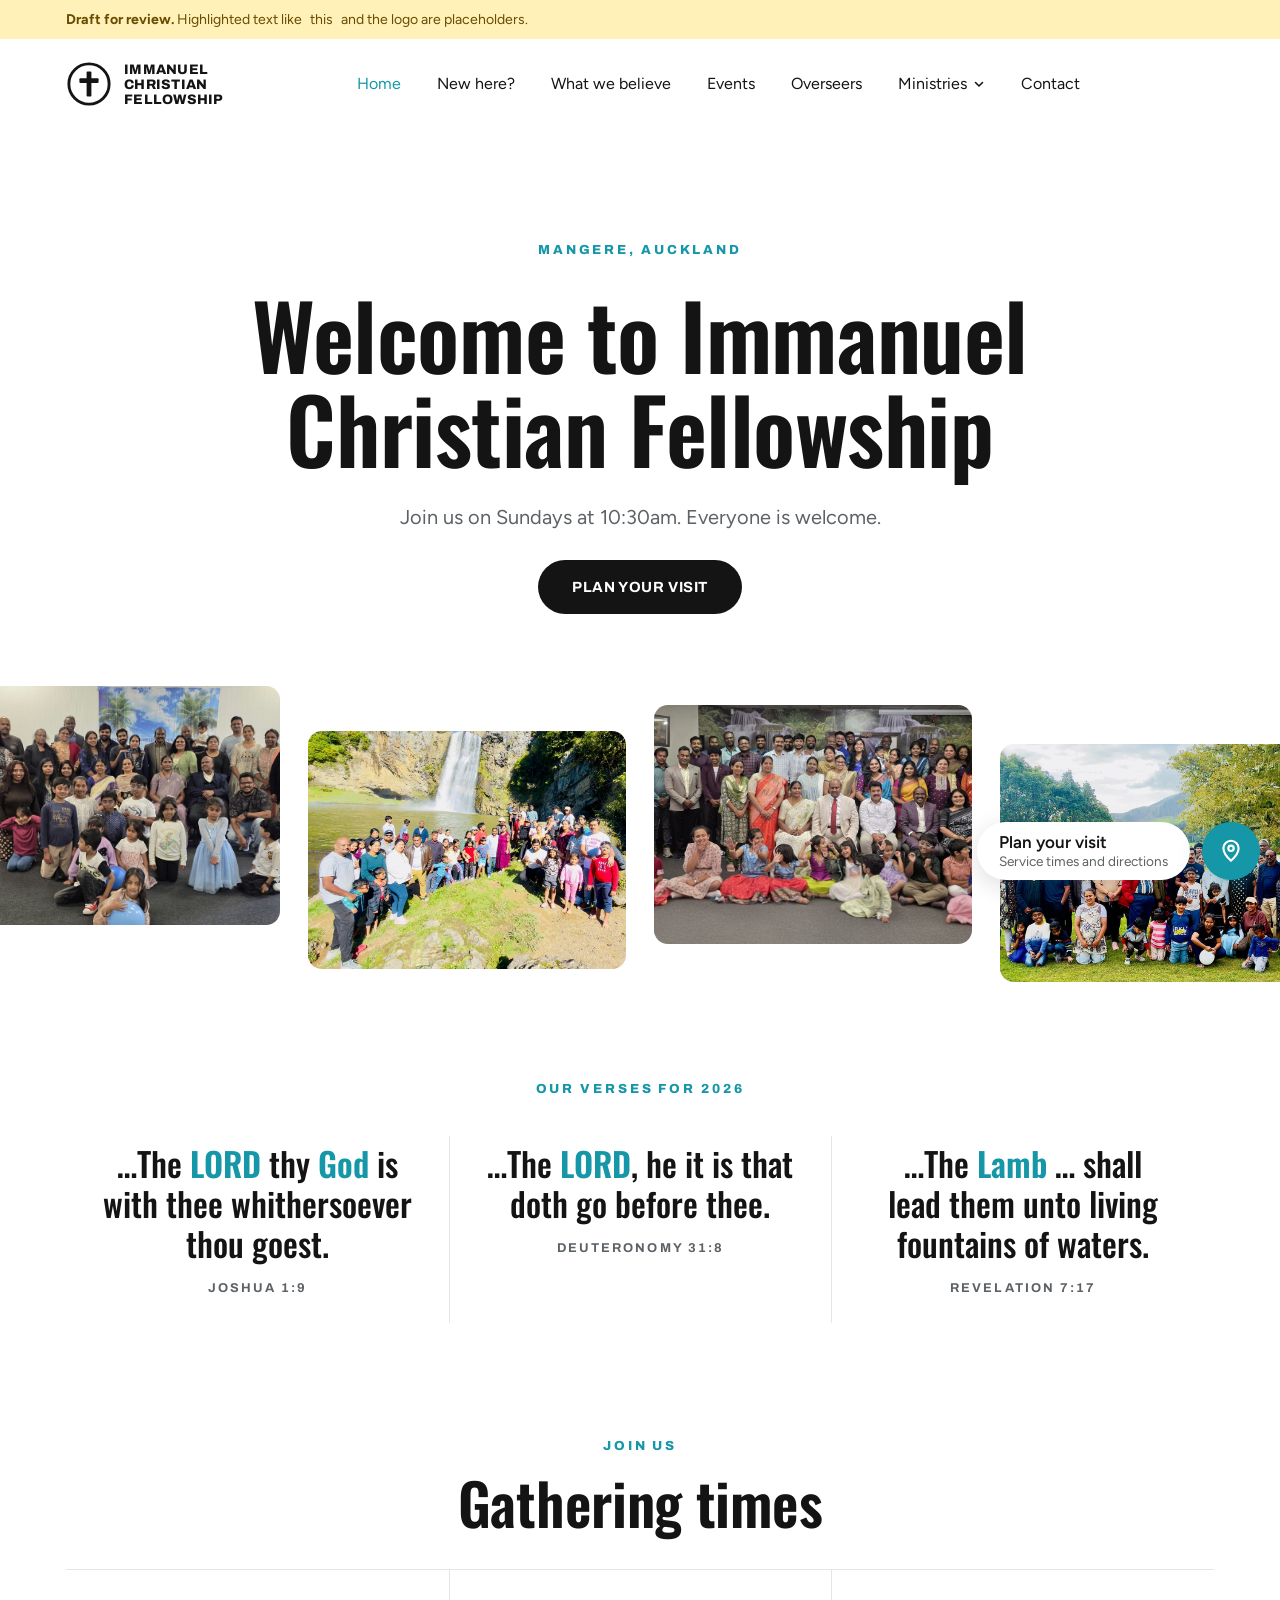
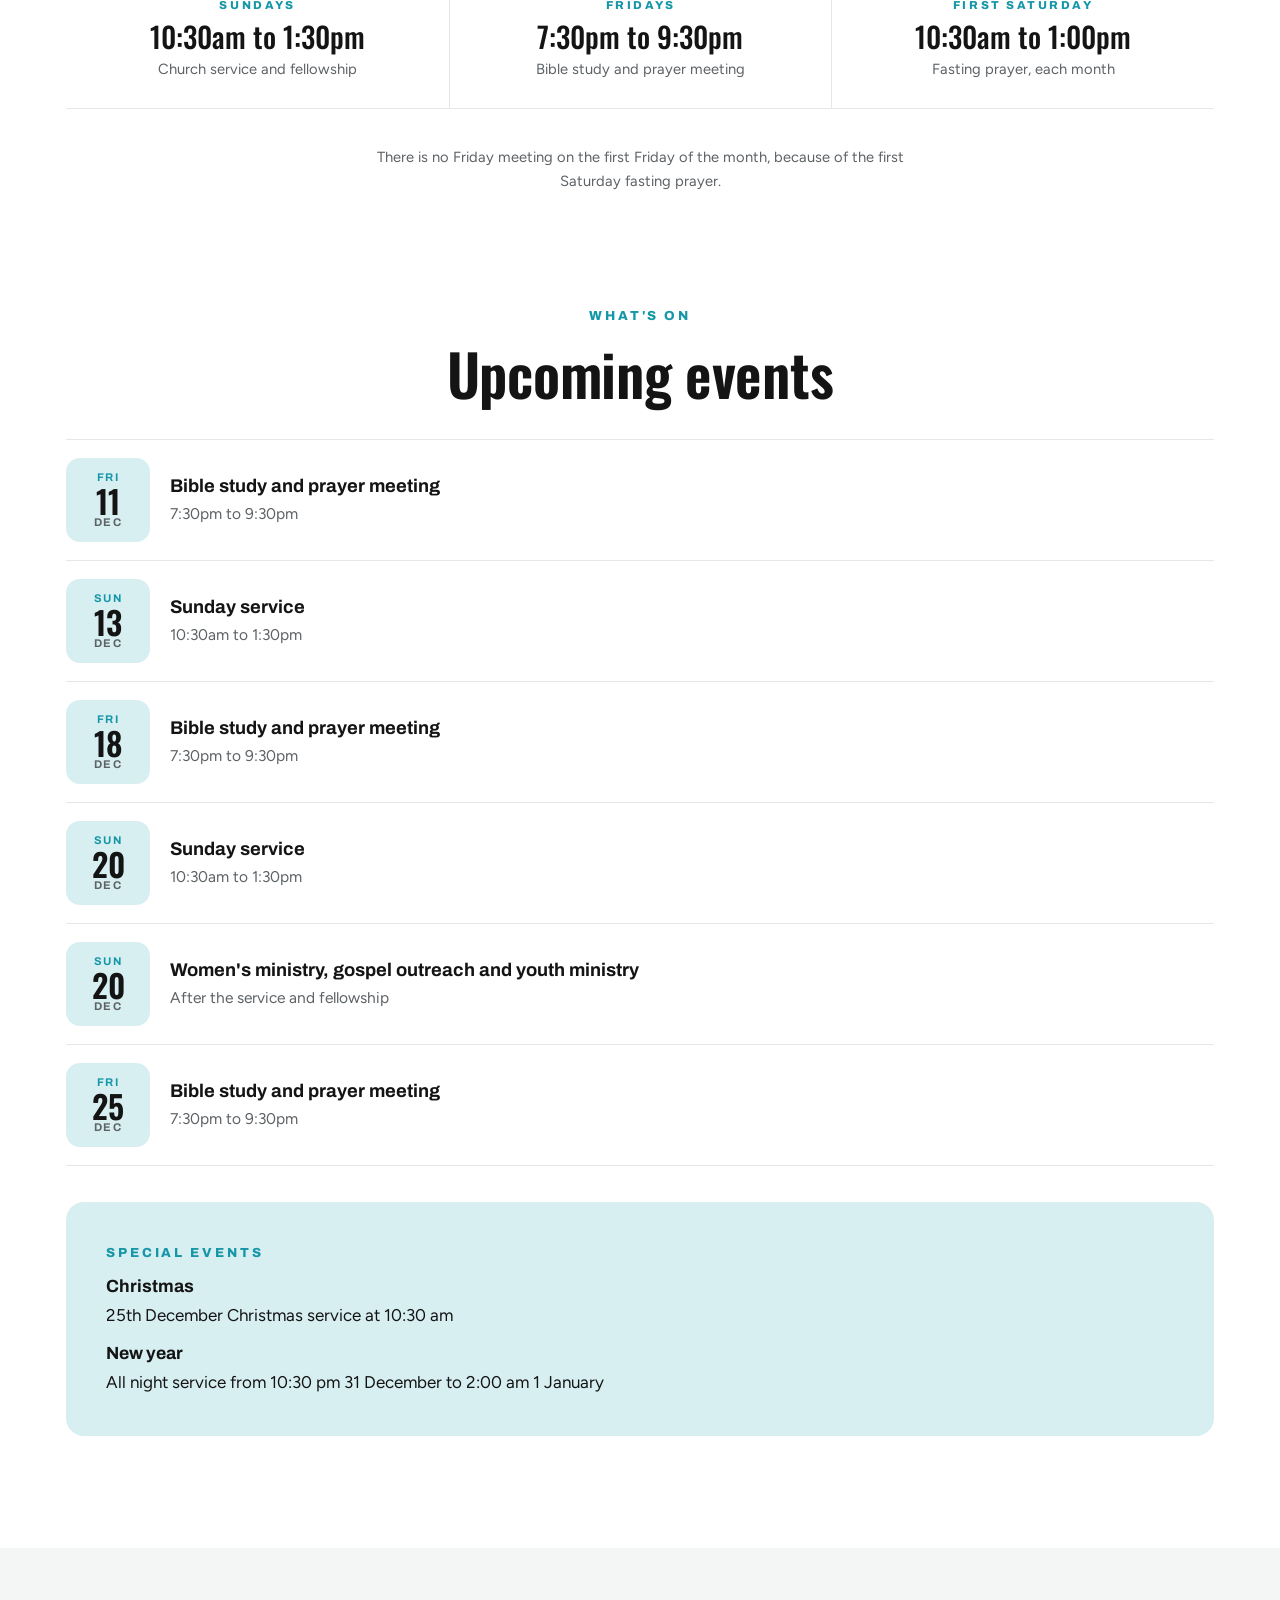
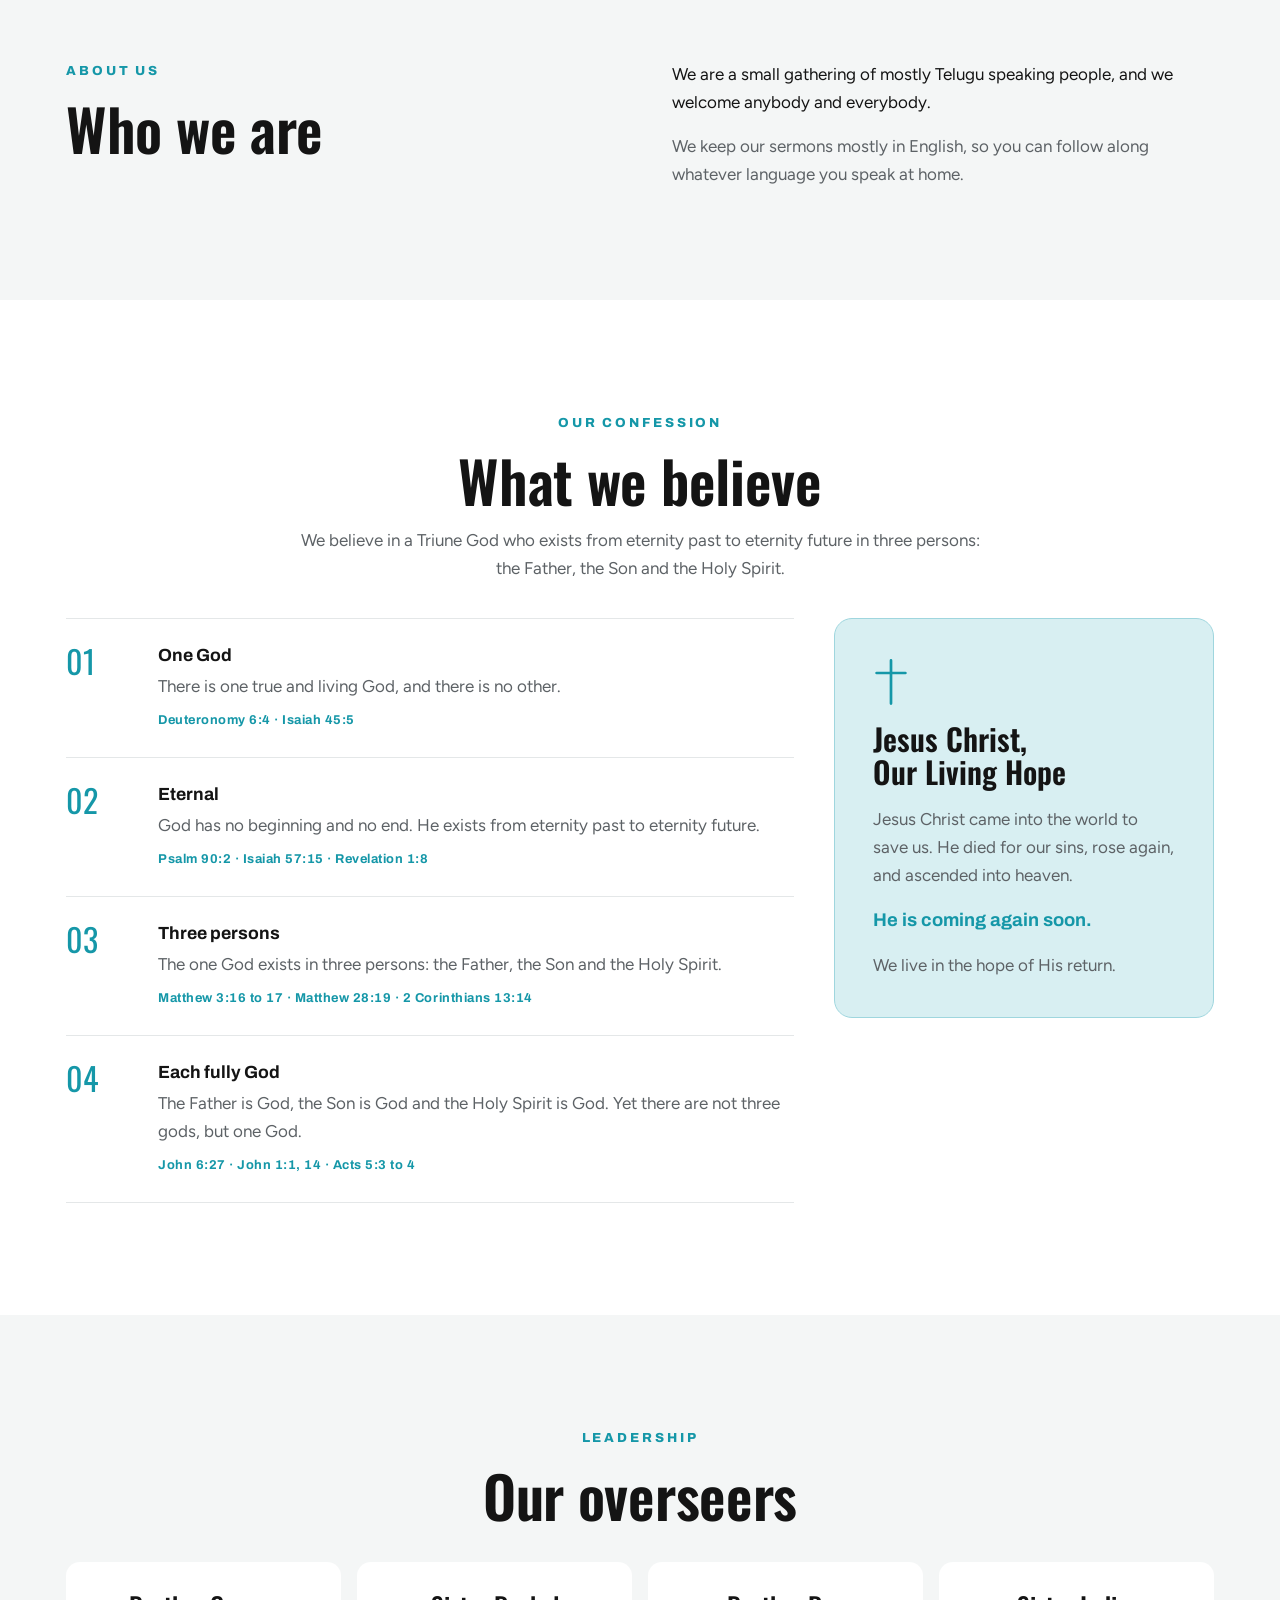
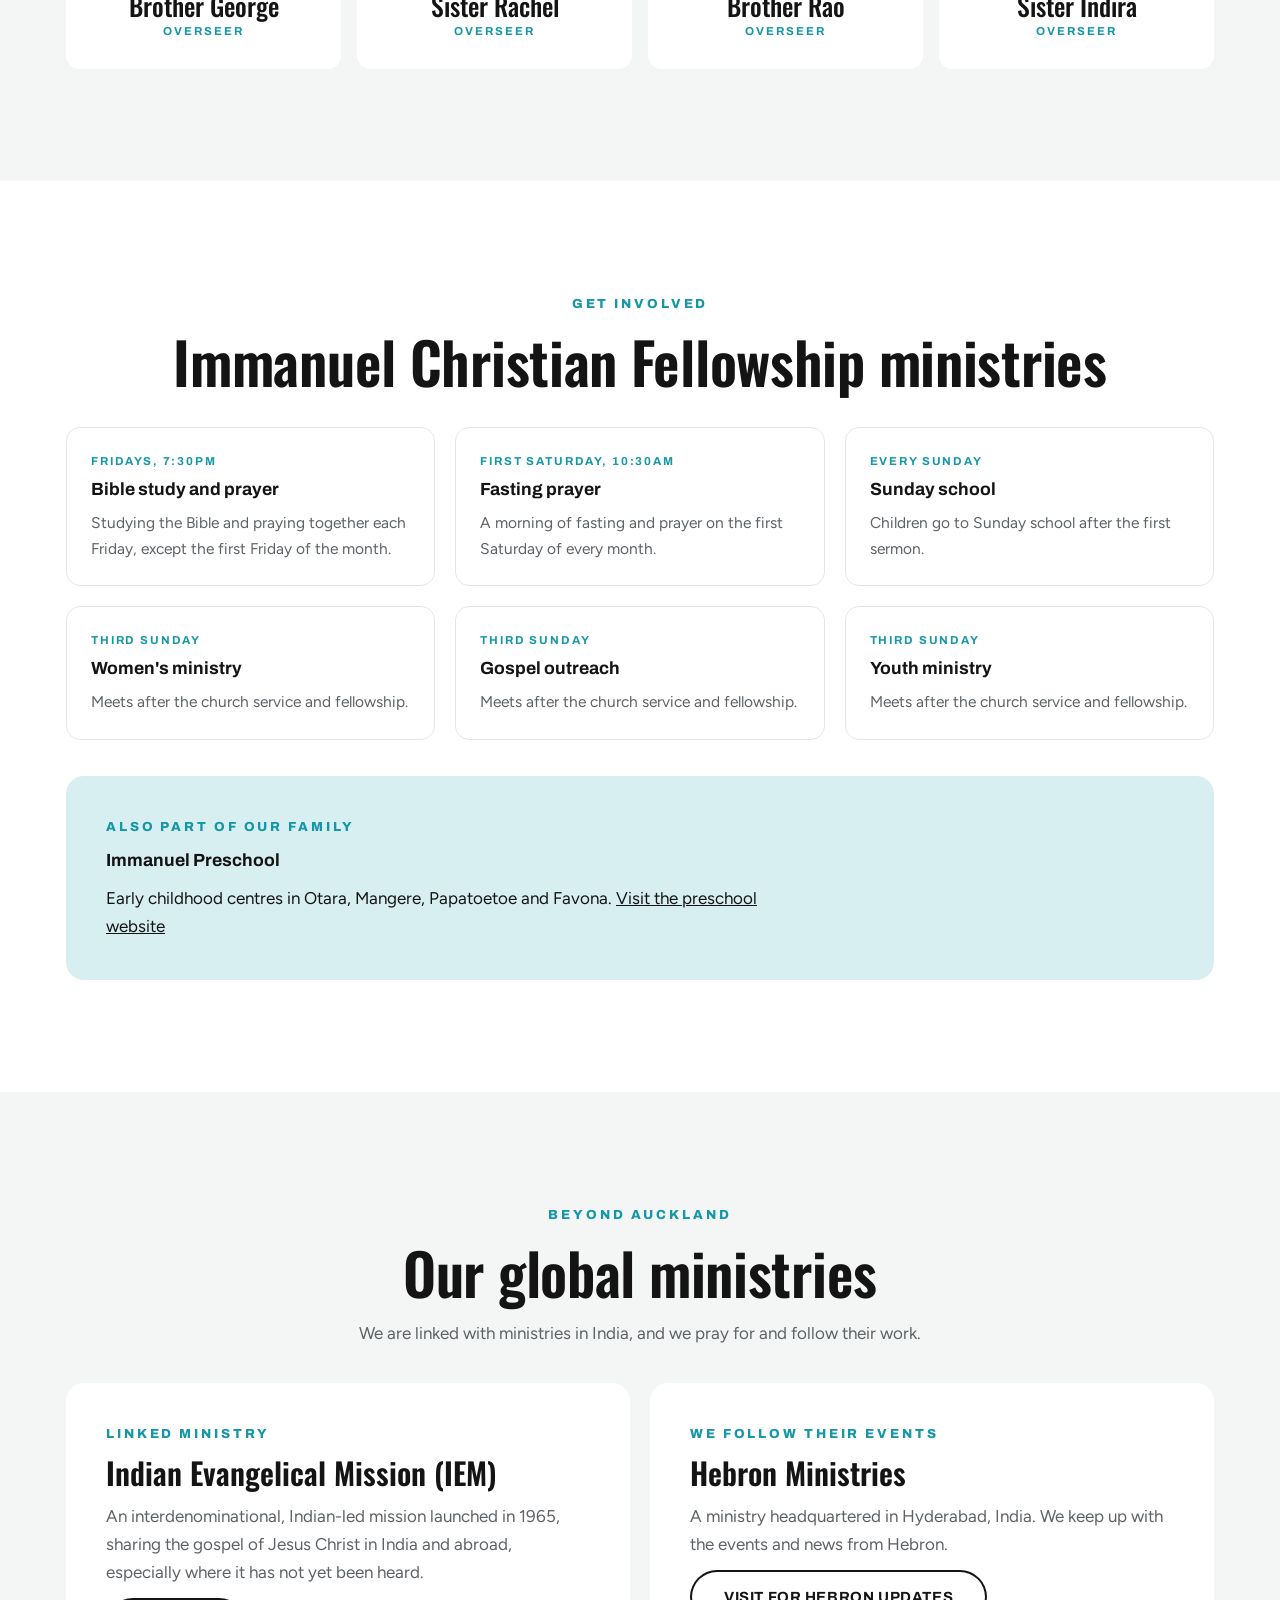
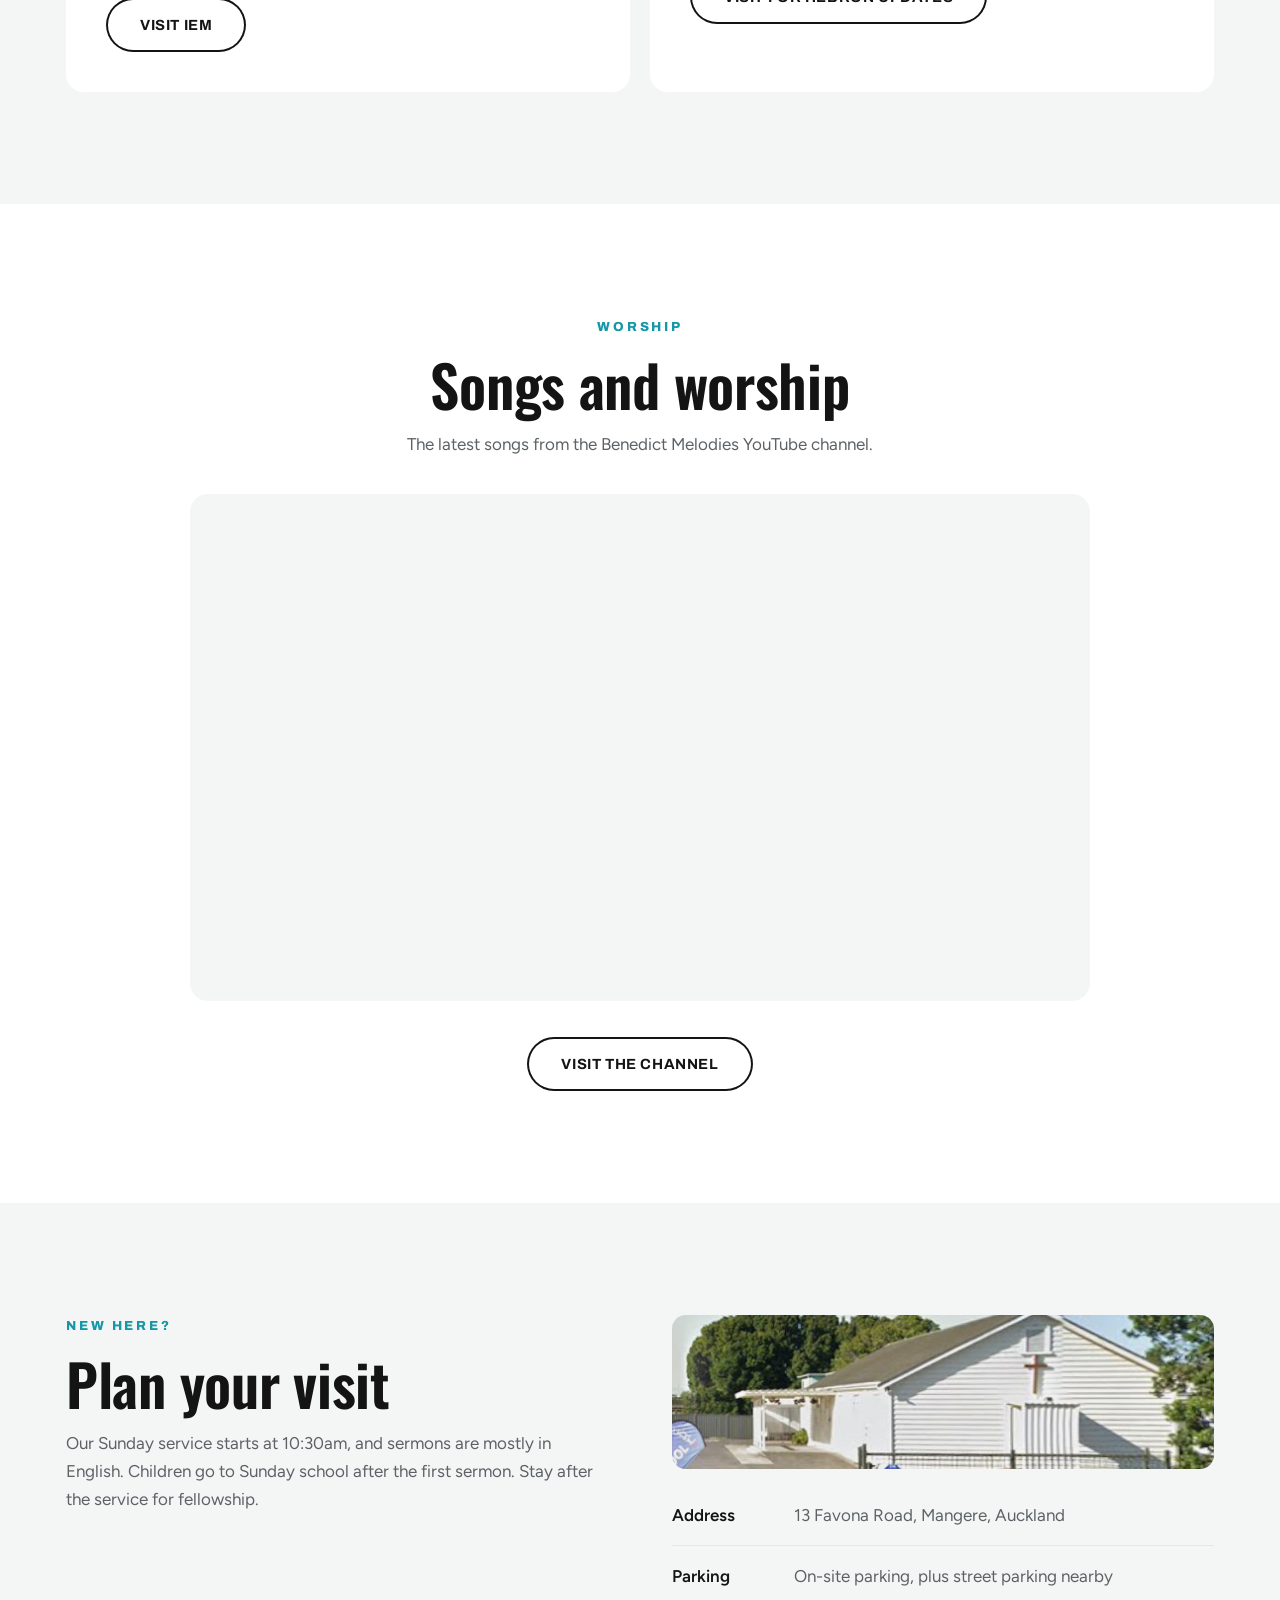
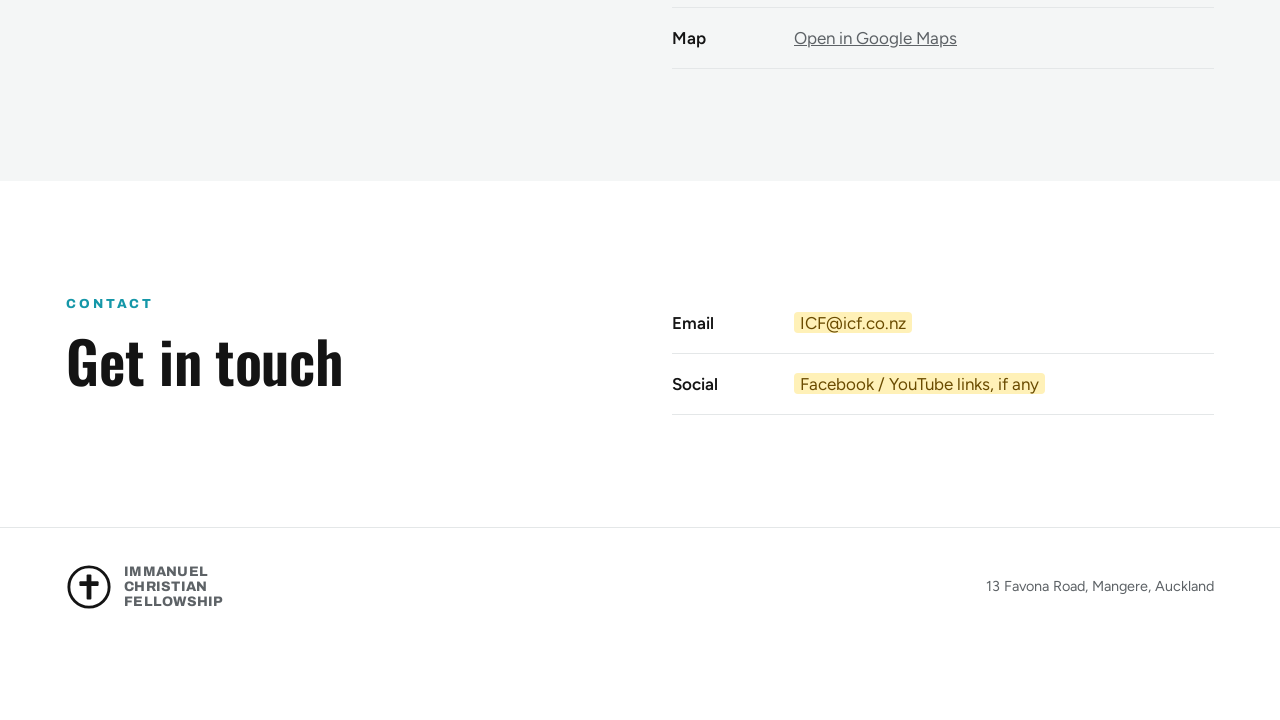
==== commit 67825e58: "changed Hebron ministries link" ====
--- a/index.html
+++ b/index.html
@@ -454,8 +454,7 @@
           <span class="label">We follow their events</span>
           <h3>Hebron Ministries</h3>
           <p class="muted">A ministry headquartered in Hyderabad, India. We keep up with the events and news from Hebron.</p>
-          <!-- EDIT: official Hebron website link not yet confirmed -->
-          <span class="pill light disabled"><em class="ph">Website link to confirm</em></span>
+          <a class="pill light" href="https://www.hebronu.com/index.asp" target="_blank" rel="noopener">Visit for Hebron updates</a>
         </article>
       </div>
     </div>
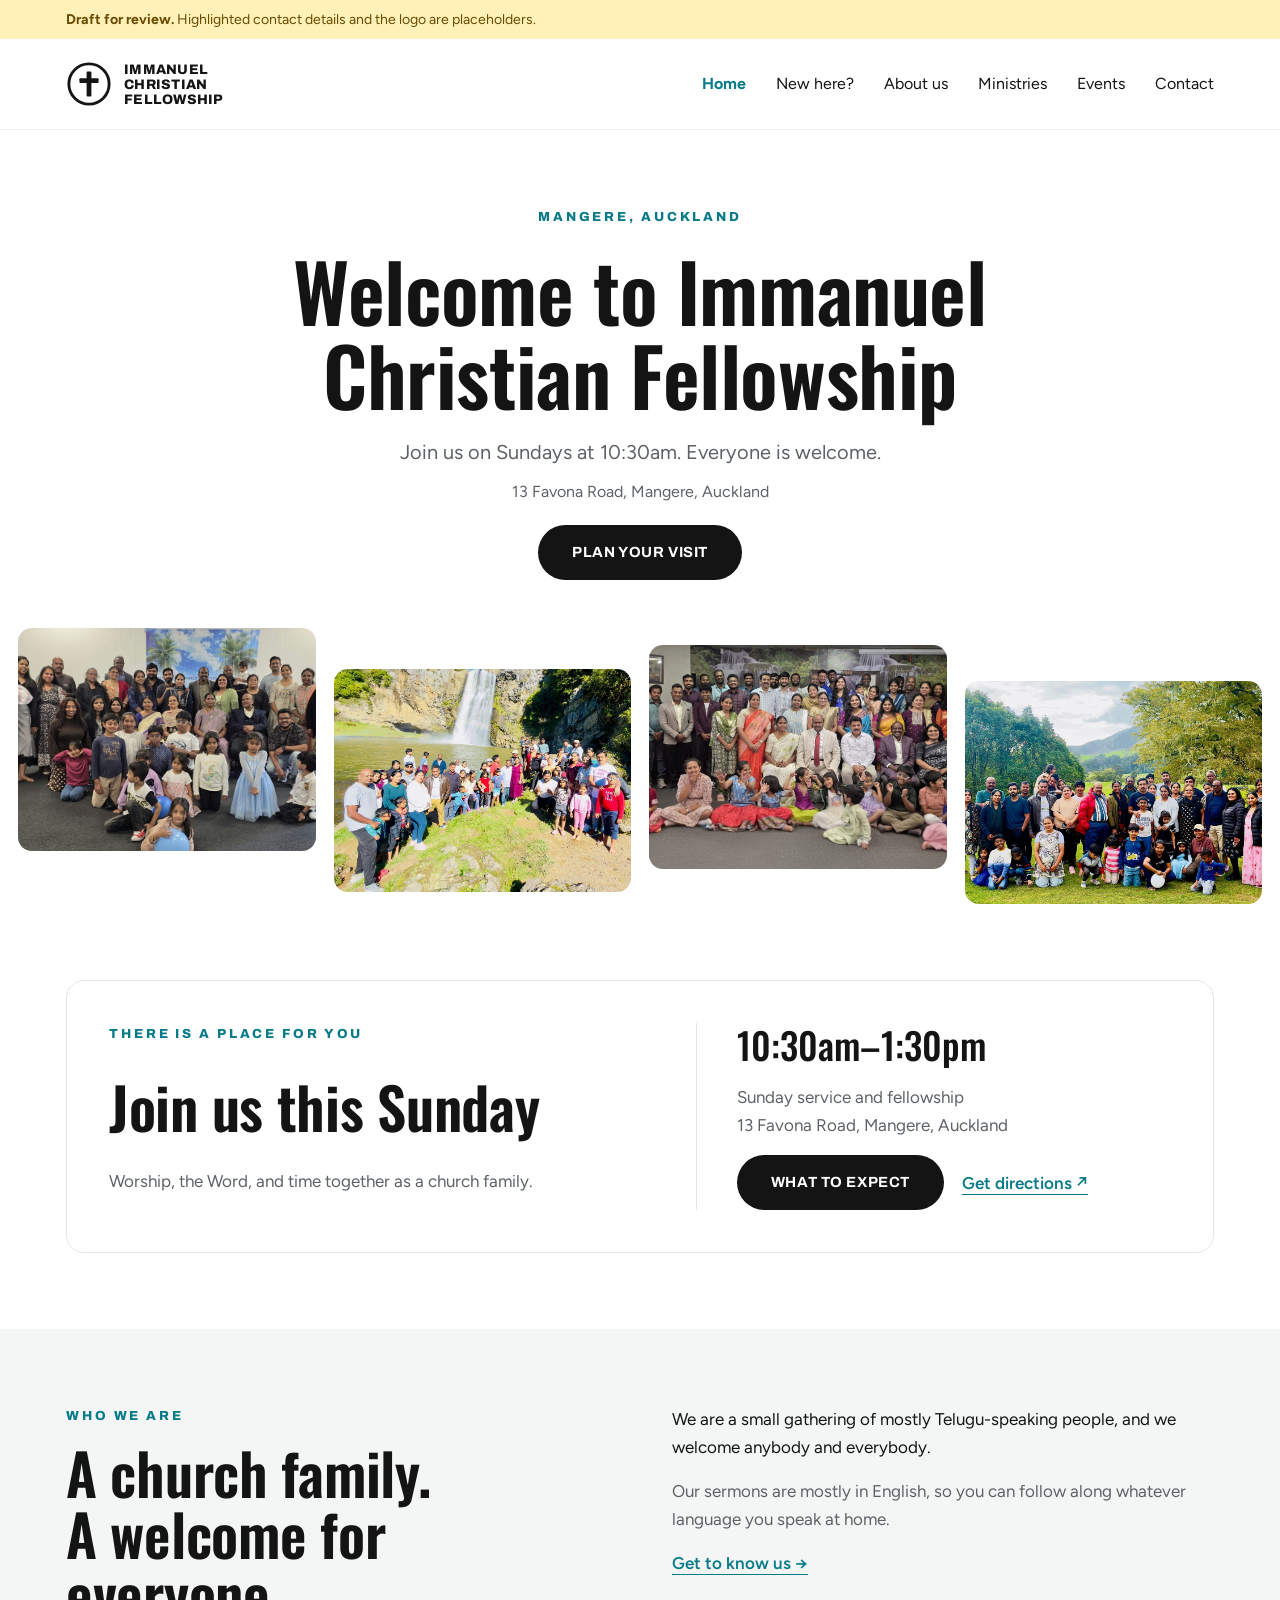
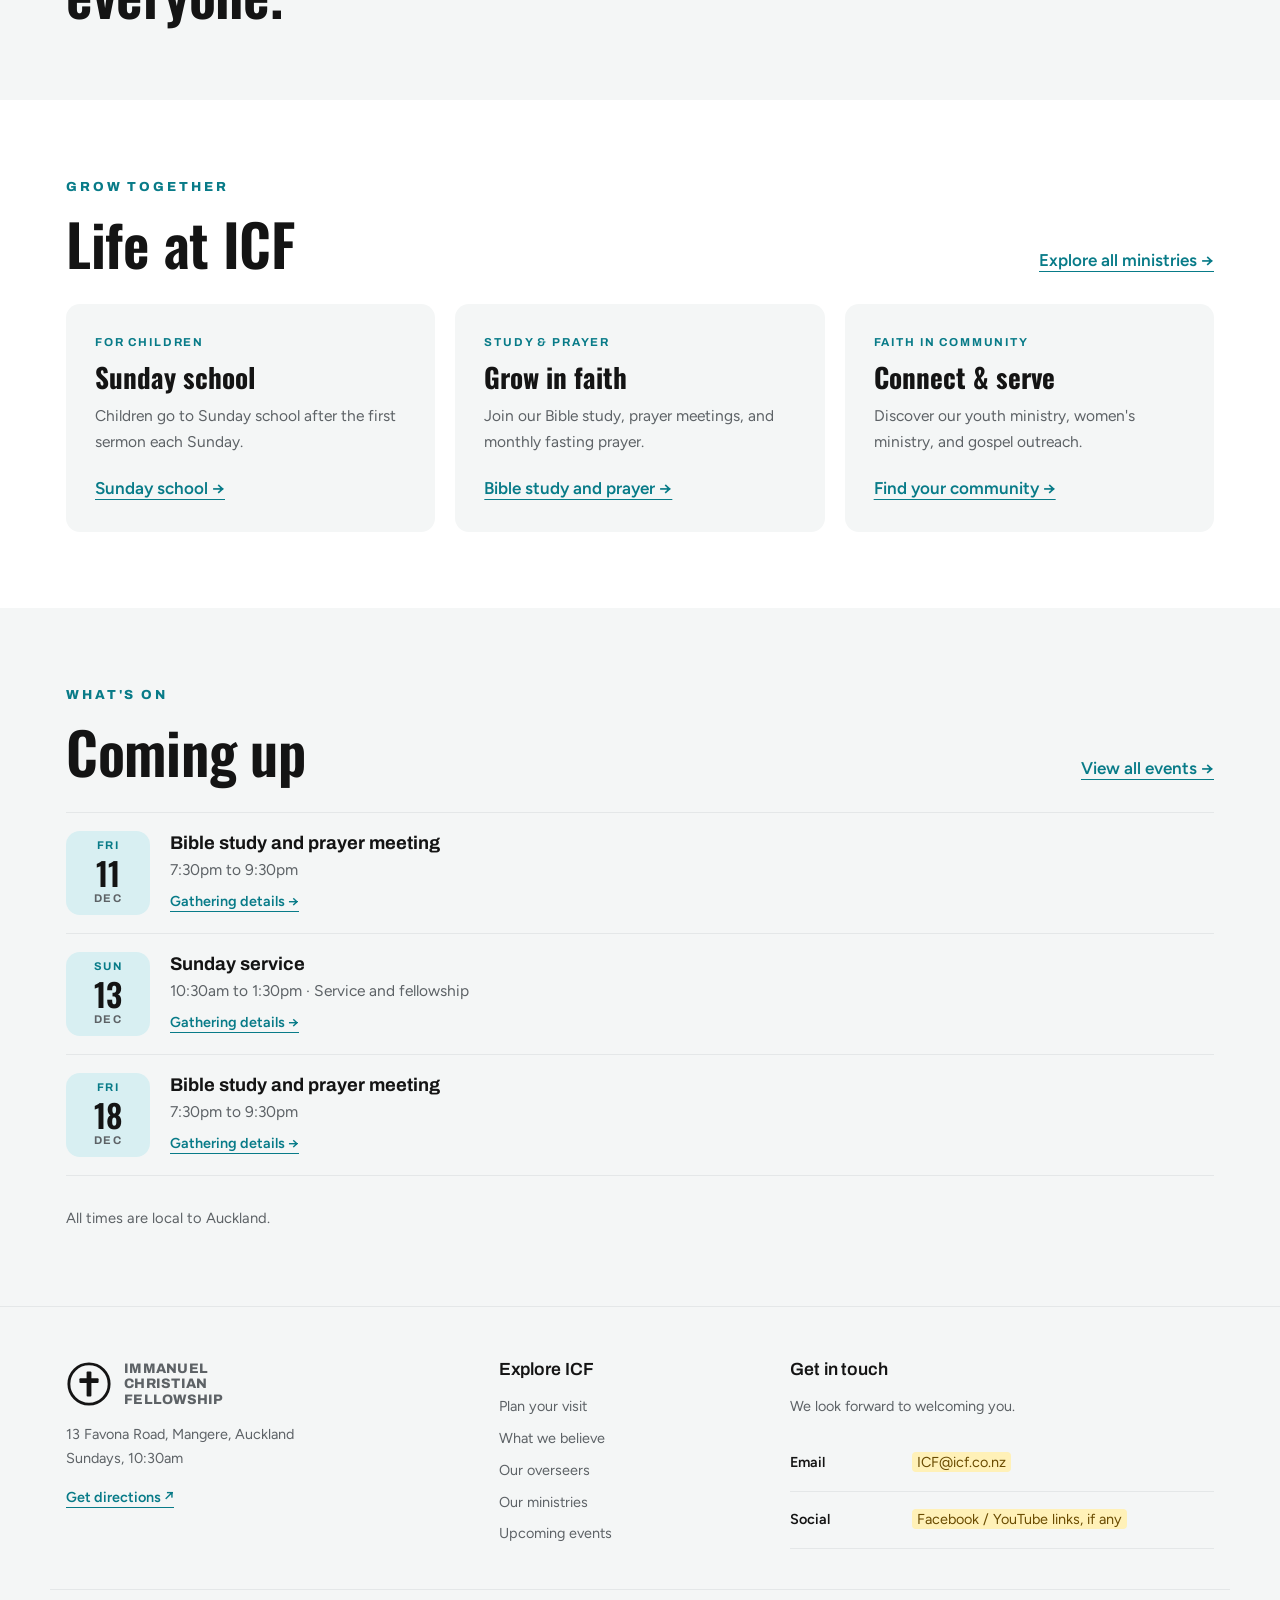
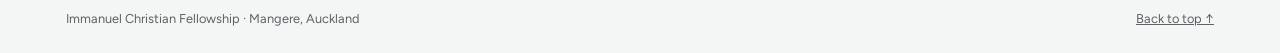
==== commit ec0eaf8a: "Split the site into five pages" ====
--- a/index.html
+++ b/index.html
@@ -1,233 +1,14 @@
 <!doctype html>
-<html lang="en">
-<head>
-<meta charset="utf-8">
-<meta name="viewport" content="width=device-width, initial-scale=1, viewport-fit=cover">
-<meta name="robots" content="noindex, nofollow">
-<title>Immanuel Christian Fellowship</title>
-<meta name="claude:viewport-fit-sides" content="cover">
-<link rel="preconnect" href="https://fonts.googleapis.com">
+<html lang="en"><head><meta charset="utf-8"><meta name="viewport" content="width=device-width, initial-scale=1, viewport-fit=cover">
+<meta name="robots" content="noindex, nofollow"><title>Home | Immanuel Christian Fellowship</title><meta name="description" content="A welcoming church family in Mangere, Auckland. Join Immanuel Christian Fellowship on Sundays at 10:30am.">
+<meta name="theme-color" content="#ffffff"><link rel="preconnect" href="https://fonts.googleapis.com">
 <link rel="preconnect" href="https://fonts.gstatic.com" crossorigin>
 <link rel="stylesheet" href="https://fonts.googleapis.com/css2?family=Oswald:wght@500;600&family=Archivo:wght@500;700;800&family=Figtree:wght@400;500;600&display=swap">
-<style>
-/* Layout: airy white page, centred headlines in a tall condensed face, black pill buttons, staggered photo tiles under the hero. Light-only by choice. */
-:root {
-  color-scheme: light;
-  --bg: #ffffff;
-  --soft: #f4f6f6;
-  --ink: #141414;
-  --muted: #5d6266;
-  --line: #e4e7e8;
-  --teal: #1597a8;
-  --teal-soft: #d8eff2;
-  --ph-bg: #fff1b8;
-  --ph-ink: #6a4b00;
-  --display: "Oswald", "Arial Narrow", "Roboto Condensed", sans-serif;
-  --label: "Archivo", "Segoe UI", system-ui, sans-serif;
-  --body: "Figtree", system-ui, -apple-system, "Segoe UI", Roboto, sans-serif;
-}
-
-* { box-sizing: border-box; }
-html { scroll-behavior: smooth; }
-@media (prefers-reduced-motion: reduce) { html { scroll-behavior: auto; } }
-body { margin: 0; background: var(--bg); color: var(--ink); font-family: var(--body); font-size: 17px; line-height: 1.65; }
-a { color: inherit; }
-a:focus-visible, button:focus-visible { outline: 3px solid var(--teal); outline-offset: 3px; border-radius: 6px; }
-
-.wrap { max-width: 1180px; margin: 0 auto; padding-left: max(16px, env(safe-area-inset-left, 0px)); padding-right: max(16px, env(safe-area-inset-right, 0px)); }
-h1, h2, h3 { font-family: var(--display); font-weight: 600; line-height: 1.05; letter-spacing: -0.005em; text-wrap: balance; margin: 0; }
-h2 { font-size: clamp(2.3rem, 5vw, 3.6rem); }
-h3 { font-family: var(--label); font-weight: 700; font-size: 1.1rem; letter-spacing: 0; line-height: 1.3; }
-p { margin: 0; max-width: 62ch; }
-.label { font-family: var(--label); font-weight: 800; font-size: 0.82rem; letter-spacing: 0.22em; text-transform: uppercase; color: var(--teal); }
-.muted { color: var(--muted); }
-.center { text-align: center; justify-items: center; }
-.center p { margin-inline: auto; }
-
-.ph { background: var(--ph-bg); color: var(--ph-ink); padding: 0.05em 0.35em; border-radius: 4px; font-style: normal; }
-.draft { background: var(--ph-bg); color: var(--ph-ink); font-size: 0.88rem; }
-.draft .wrap { padding-block: 8px; }
-
-/* Header */
-header.site { background: var(--bg); position: sticky; top: env(safe-area-inset-top, 0px); z-index: 20; }
-body::before { content: ""; position: fixed; inset: 0 0 auto; height: env(safe-area-inset-top, 0px); z-index: 30; background: var(--bg); }
-.bar { display: grid; grid-template-columns: auto 1fr auto; align-items: center; gap: 20px; padding-block: 22px; }
-.brand { display: flex; align-items: center; gap: 12px; text-decoration: none; }
-.brand svg { width: 46px; height: 46px; flex-shrink: 0; }
-.wordmark { font-family: var(--label); font-weight: 800; font-size: 0.86rem; line-height: 1.1; letter-spacing: 0.02em; text-transform: uppercase; }
-nav.main ul { list-style: none; margin: 0; padding: 0; display: flex; justify-content: center; gap: 36px; font-size: 1rem; }
-nav.main a { text-decoration: none; }
-nav.main a:hover, nav.main a[aria-current="page"] { color: var(--teal); }
-.menu-btn { display: none; width: 44px; height: 44px; border: 0; background: transparent; cursor: pointer; border-radius: 8px; }
-.menu-btn span { display: block; height: 2px; background: var(--ink); margin: 6px auto; border-radius: 2px; }
-.menu-btn span:first-child { width: 24px; }
-.menu-btn span:last-child { width: 16px; margin-left: 10px; }
-.mobile-nav ul { list-style: none; margin: 0; padding: 0 0 16px; display: grid; gap: 4px; }
-.mobile-nav a { display: block; padding: 10px 0; text-decoration: none; font-size: 1.1rem; border-bottom: 1px solid var(--line); }
-@media (max-width: 860px) {
-  nav.main { display: none; }
-  .bar { grid-template-columns: 1fr auto; }
-  .menu-btn { display: block; }
-}
-
-/* Hero */
-.hero .wrap { padding-block: clamp(48px, 9vw, 110px) clamp(40px, 6vw, 72px); display: grid; gap: 26px; }
-.hero h1 { font-size: clamp(2.8rem, 7.4vw, 5.6rem); max-width: 17ch; }
-.hero .lede { font-size: 1.25rem; color: var(--muted); }
-.pill { display: inline-block; padding: 15px 34px; border-radius: 999px; background: var(--ink); color: #ffffff; font-family: var(--label); font-weight: 700; font-size: 0.92rem; letter-spacing: 0.04em; text-transform: uppercase; text-decoration: none; }
-.pill:hover { background: #333; }
-.pill.light { background: transparent; color: var(--ink); box-shadow: inset 0 0 0 2px var(--ink); }
-
-/* Staggered photo strip */
-.strip { overflow: hidden; }
-.tiles { display: grid; grid-template-columns: repeat(4, minmax(0, 1fr)); gap: clamp(12px, 2.2vw, 28px); align-items: start; margin-inline: -3%; }
-.tile { margin: 0; aspect-ratio: 4 / 3; max-width: 100%; border-radius: 14px; overflow: hidden; background: var(--soft); }
-.tile img { display: block; width: 100%; height: 100%; object-fit: cover; }
-.tile:nth-child(2) { margin-top: 14%; }
-.tile:nth-child(3) { margin-top: 6%; }
-.tile:nth-child(4) { margin-top: 18%; }
-@media (max-width: 700px) {
-  .tiles { grid-template-columns: repeat(2, minmax(0, 1fr)); margin-inline: 0; padding-inline: max(16px, env(safe-area-inset-left, 0px)) max(16px, env(safe-area-inset-right, 0px)); }
-  .tile:nth-child(2) { margin-top: 12%; }
-  .tile:nth-child(3) { margin-top: 0; }
-  .tile:nth-child(4) { margin-top: 12%; }
-}
-
-/* Sections */
-section.block .wrap { padding-block: clamp(64px, 9vw, 112px); display: grid; gap: 36px; }
-section.soft { background: var(--soft); }
-.head { display: grid; gap: 16px; }
-
-.times { display: grid; grid-template-columns: repeat(auto-fit, minmax(220px, 1fr)); border-top: 1px solid var(--line); border-bottom: 1px solid var(--line); }
-.times > div { padding: 26px 8px; display: grid; gap: 4px; text-align: center; }
-.times > div + div { border-left: 1px solid var(--line); }
-@media (max-width: 700px) { .times > div + div { border-left: 0; border-top: 1px solid var(--line); } }
-.times .value { font-family: var(--display); font-weight: 500; font-size: 1.8rem; line-height: 1.2; }
-.times .label { font-size: 0.72rem; }
-
-/* Confession */
-ol.confession { list-style: none; margin: 0; padding: 0; counter-reset: art; border-top: 1px solid var(--line); }
-ol.confession li { counter-increment: art; display: grid; grid-template-columns: 72px minmax(0, 1fr); gap: 4px 20px; padding-block: 26px; border-bottom: 1px solid var(--line); }
-ol.confession li::before { content: counter(art, decimal-leading-zero); grid-row: span 2; font-family: var(--display); font-size: 2rem; line-height: 1; color: var(--teal); font-variant-numeric: tabular-nums; }
-ol.confession p { color: var(--muted); }
-
-/* Overseers */
-.people { list-style: none; margin: 0; padding: 0; display: grid; grid-template-columns: repeat(auto-fit, minmax(240px, 1fr)); gap: 16px; }
-.people li { background: var(--bg); border-radius: 14px; padding: 28px 24px; display: grid; gap: 2px; text-align: center; }
-.people .name { font-family: var(--display); font-weight: 500; font-size: 1.6rem; line-height: 1.2; }
-.people .role { font-family: var(--label); font-weight: 700; font-size: 0.72rem; letter-spacing: 0.18em; text-transform: uppercase; color: var(--teal); }
-
-/* Ministries */
-.cards { display: grid; grid-template-columns: repeat(auto-fit, minmax(250px, 1fr)); gap: 20px; }
-.card { display: grid; gap: 12px; align-content: start; }
-.card .img { aspect-ratio: 4 / 3; max-width: 100%; border-radius: 14px; background: var(--soft); display: grid; place-items: end start; padding: 12px; font-size: 0.82rem; color: var(--muted); }
-.card p { color: var(--muted); font-size: 0.97rem; }
-.callout { background: var(--teal-soft); border-radius: 18px; padding: clamp(24px, 4vw, 40px); display: grid; gap: 12px; }
-
-.split { display: grid; grid-template-columns: repeat(auto-fit, minmax(300px, 1fr)); gap: 32px 64px; align-items: start; }
-.split > * { min-width: 0; }
-dl.info { margin: 0; display: grid; }
-dl.info div { display: grid; grid-template-columns: 110px minmax(0, 1fr); gap: 12px; padding-block: 16px; border-bottom: 1px solid var(--line); }
-dl.info dt { font-weight: 600; }
-dl.info dd { margin: 0; color: var(--muted); overflow-wrap: anywhere; }
-
-footer { border-top: 1px solid var(--line); font-size: 0.9rem; color: var(--muted); }
-footer .wrap { padding-block: 36px 110px; display: flex; justify-content: space-between; align-items: center; gap: 16px; flex-wrap: wrap; }
-
-/* Floating visit prompt */
-.float { position: fixed; right: calc(20px + env(safe-area-inset-right, 0px)); bottom: calc(20px + env(safe-area-inset-bottom, 0px)); z-index: 15; display: flex; align-items: center; gap: 12px; text-decoration: none; }
-.float .bubble { background: var(--bg); border-radius: 999px; padding: 10px 22px; box-shadow: 0 6px 24px rgba(20, 20, 20, 0.14); display: grid; line-height: 1.25; }
-.float .bubble strong { font-weight: 600; }
-.float .bubble span { font-size: 0.85rem; color: var(--muted); }
-.float .dot { width: 58px; height: 58px; border-radius: 50%; background: var(--teal); display: grid; place-items: center; box-shadow: 0 6px 24px rgba(21, 151, 168, 0.35); }
-.float .dot svg { width: 26px; height: 26px; }
-@media (max-width: 520px) { .float .bubble { display: none; } }
-
-/* Content additions */
-.times .sub { font-size: 0.92rem; color: var(--muted); }
-.center-text { text-align: center; margin-inline: auto; }
-.note { font-size: 0.92rem; }
-.stack { display: grid; gap: 16px; min-width: 0; }
-ol.confession .refs { grid-column: 2; font-family: var(--label); font-weight: 700; font-size: 0.8rem; letter-spacing: 0.04em; color: var(--teal); margin-top: 6px; }
-ol.confession li::before { grid-row: span 3; }
-.cards .card { border: 1px solid var(--line); border-radius: 14px; padding: 24px; gap: 8px; }
-.card .when { font-family: var(--label); font-weight: 700; font-size: 0.72rem; letter-spacing: 0.16em; text-transform: uppercase; color: var(--teal); }
-img.building { display: block; width: 100%; max-width: 100%; height: auto; aspect-ratio: 547 / 156; object-fit: cover; border-radius: 14px; }
-.cards { grid-template-columns: repeat(auto-fit, minmax(300px, 1fr)); }
-.people { grid-template-columns: repeat(auto-fit, minmax(200px, 1fr)); }
-
-/* Ministries dropdown */
-.dd { position: relative; }
-.dd-btn { font: inherit; color: inherit; background: none; border: 0; padding: 0; cursor: pointer; display: inline-flex; align-items: center; gap: 6px; }
-.dd-btn:hover, .dd-btn[aria-expanded="true"] { color: var(--teal); }
-.dd-btn svg { width: 12px; height: 12px; transition: transform 0.15s; }
-.dd-btn[aria-expanded="true"] svg { transform: rotate(180deg); }
-nav.main .dd-menu { position: absolute; top: calc(100% + 14px); left: 50%; transform: translateX(-50%); display: grid; gap: 2px; width: max-content; max-width: 320px; padding: 8px; background: var(--bg); border: 1px solid var(--line); border-radius: 14px; box-shadow: 0 12px 32px rgba(20, 20, 20, 0.12); }
-nav.main .dd-menu[hidden] { display: none; }
-nav.main .dd-menu a { display: block; padding: 10px 14px; border-radius: 10px; }
-nav.main .dd-menu a:hover { background: var(--soft); color: var(--ink); }
-.mobile-group { display: block; padding: 14px 0 4px; font-family: var(--label); font-weight: 800; font-size: 0.72rem; letter-spacing: 0.18em; text-transform: uppercase; color: var(--teal); }
-.mobile-nav a.sub { padding-left: 14px; }
-@media (prefers-reduced-motion: reduce) { .dd-btn svg { transition: none; } }
-
-/* Global ministries */
-.global { display: grid; grid-template-columns: repeat(auto-fit, minmax(300px, 1fr)); gap: 20px; }
-.partner { background: var(--bg); border-radius: 18px; padding: clamp(24px, 4vw, 40px); display: grid; gap: 12px; align-content: start; justify-items: start; min-width: 0; }
-.partner h3 { font-family: var(--display); font-weight: 600; font-size: 1.9rem; line-height: 1.1; }
-.pill.disabled { cursor: default; box-shadow: inset 0 0 0 2px var(--line); }
-
-/* Verses */
-section.verses .wrap { padding-block: clamp(56px, 8vw, 96px) 0; }
-.verse-list { display: grid; grid-template-columns: repeat(auto-fit, minmax(280px, 1fr)); gap: 0; }
-.verse { margin: 0; padding: 8px clamp(16px, 3vw, 36px) 24px; display: grid; gap: 14px; align-content: start; text-align: center; min-width: 0; }
-.verse + .verse { border-left: 1px solid var(--line); }
-@media (max-width: 960px) { .verse + .verse { border-left: 0; border-top: 1px solid var(--line); padding-top: 28px; } }
-.verse blockquote { margin: 0; font-family: var(--display); font-weight: 500; font-size: clamp(1.6rem, 2.6vw, 2.1rem); line-height: 1.2; text-wrap: balance; }
-.verse blockquote strong { font-weight: 600; color: var(--teal); }
-.verse figcaption { font-family: var(--label); font-weight: 700; font-size: 0.8rem; letter-spacing: 0.16em; text-transform: uppercase; color: var(--muted); }
-
-/* Events */
-section.events .wrap { padding-top: 0; }
-.event-list { list-style: none; margin: 0; padding: 0; display: grid; border-top: 1px solid var(--line); }
-.event { display: grid; grid-template-columns: 84px minmax(0, 1fr); gap: 20px; align-items: center; padding-block: 18px; border-bottom: 1px solid var(--line); }
-.event .date { width: 84px; height: 84px; border-radius: 14px; background: var(--teal-soft); display: grid; place-content: center; text-align: center; line-height: 1.05; font-variant-numeric: tabular-nums; }
-.event .date .d { font-family: var(--label); font-weight: 700; font-size: 0.7rem; letter-spacing: 0.14em; text-transform: uppercase; color: var(--teal); }
-.event .date .n { font-family: var(--display); font-weight: 600; font-size: 2rem; }
-.event .date .m { font-family: var(--label); font-weight: 700; font-size: 0.7rem; letter-spacing: 0.14em; text-transform: uppercase; color: var(--muted); }
-.event .ev { display: grid; gap: 2px; min-width: 0; }
-.event .ev h3 { font-size: 1.15rem; }
-.event .ev p { color: var(--muted); font-size: 0.97rem; }
-@media (max-width: 520px) { .event { grid-template-columns: 64px minmax(0, 1fr); gap: 14px; } .event .date { width: 64px; height: 64px; } .event .date .n { font-size: 1.5rem; } }
-
-/* Beliefs layout + hope card */
-.beliefs-grid { display: grid; grid-template-columns: minmax(0, 1fr) minmax(280px, 380px); gap: 40px; align-items: start; }
-@media (max-width: 900px) { .beliefs-grid { grid-template-columns: minmax(0, 1fr); } }
-.hope { background: var(--teal-soft); border: 1px solid #9fd6de; border-radius: 18px; padding: clamp(24px, 3vw, 40px); display: grid; gap: 16px; align-content: start; position: sticky; top: calc(110px + env(safe-area-inset-top, 0px)); }
-@media (max-width: 900px) { .hope { position: static; } }
-.hope svg { width: 36px; height: 48px; color: var(--teal); }
-.hope h3 { font-family: var(--display); font-weight: 600; font-size: 1.9rem; line-height: 1.1; }
-.hope p { color: var(--muted); }
-.hope p.soon { font-family: var(--label); font-weight: 700; font-size: 1.15rem; color: var(--teal); }
-
-/* Worship videos */
-.video { position: relative; width: 100%; max-width: 900px; margin-inline: auto; aspect-ratio: 16 / 9; border-radius: 18px; overflow: hidden; background: var(--soft); }
-.video iframe { position: absolute; inset: 0; width: 100%; height: 100%; border: 0; }
-.video-fallback { display: grid; place-content: center; gap: 10px; text-align: center; padding: 24px; height: 100%; color: var(--muted); }
-.center-btn { display: flex; justify-content: center; }
-
-.special-list { list-style: none; margin: 0; padding: 0; display: grid; gap: 14px; }
-.special-list li { display: grid; gap: 2px; }
-</style>
-</head>
-<body>
-
-
-<div class="draft"><div class="wrap"><strong>Draft for review.</strong> Highlighted text like <em class="ph">this</em> and the logo are placeholders.</div></div>
-
-<header class="site">
-  <div class="wrap">
-    <div class="bar">
-      <a class="brand" href="#top" id="top" aria-label="Immanuel Christian Fellowship home">
+<link rel="stylesheet" href="assets/styles.css">
+<script src="assets/site-config.js" defer></script><script src="assets/events.js" defer></script><script src="assets/site.js" defer></script>
+</head><body id="top" data-page="index.html"><a class="skip-link" href="#main-content">Skip to content</a>
+<div class="draft" data-draft><div class="wrap"><strong>Draft for review.</strong> Highlighted contact details and the logo are placeholders.</div></div>
+<header class="site"><div class="wrap"><div class="bar"><a class="brand" href="index.html" aria-label="Immanuel Christian Fellowship home">
         <!-- EDIT: placeholder logo, replace with the church's real logo -->
         <svg viewBox="0 0 48 48" aria-hidden="true">
           <circle cx="24" cy="24" r="21" fill="none" stroke="#141414" stroke-width="3"/>
@@ -236,354 +17,36 @@
         </svg>
         <span class="wordmark">Immanuel<br>Christian<br>Fellowship</span>
       </a>
-      <nav class="main" aria-label="Main">
-        <ul>
-          <li><a href="#top" aria-current="page">Home</a></li>
-          <li><a href="#visit">New here?</a></li>
-          <li><a href="#beliefs">What we believe</a></li>
-          <li><a href="#events">Events</a></li>
-          <li><a href="#overseers">Overseers</a></li>
-          <li class="dd">
-            <button class="dd-btn" id="dd-btn" aria-expanded="false" aria-controls="dd-menu">Ministries <svg viewBox="0 0 12 12" aria-hidden="true"><path d="M2.5 4.5 6 8l3.5-3.5" fill="none" stroke="currentColor" stroke-width="1.6" stroke-linecap="round" stroke-linejoin="round"/></svg></button>
-            <ul class="dd-menu" id="dd-menu" hidden>
-              <li><a href="#ministries">Immanuel Christian Fellowship ministries</a></li>
-              <li><a href="#global">Our global ministries</a></li>
-            </ul>
-          </li>
-          <li><a href="#contact">Contact</a></li>
-        </ul>
-      </nav>
-      <button class="menu-btn" id="menu-btn" aria-expanded="false" aria-controls="mobile-nav" aria-label="Open menu"><span></span><span></span></button>
-    </div>
-    <nav class="mobile-nav" id="mobile-nav" aria-label="Main" hidden>
-      <ul>
-        <li><a href="#visit">New here?</a></li>
-        <li><a href="#beliefs">What we believe</a></li>
-        <li><a href="#events">Events</a></li>
-          <li><a href="#overseers">Overseers</a></li>
-        <li><span class="mobile-group">Ministries</span></li>
-        <li><a class="sub" href="#ministries">Immanuel Christian Fellowship ministries</a></li>
-        <li><a class="sub" href="#global">Our global ministries</a></li>
-        <li><a href="#contact">Contact</a></li>
-      </ul>
-    </nav>
-  </div>
-</header>
-
-<main>
-  <section class="hero">
-    <div class="wrap center">
-      <span class="label">Mangere, Auckland</span>
-      <h1>Welcome to Immanuel Christian Fellowship</h1>
-      <p class="lede">Join us on Sundays at 10:30am. Everyone is welcome.</p>
-      <a class="pill" href="#visit">Plan your visit</a>
+<nav class="main" aria-label="Main"><ul><li><a href="index.html" aria-current="page">Home</a></li><li><a href="visit.html">New here?</a></li><li><a href="about.html">About us</a></li><li><a href="ministries.html">Ministries</a></li><li><a href="events.html">Events</a></li><li><a href="#contact">Contact</a></li></ul></nav>
+<button class="menu-btn" id="menu-btn" aria-expanded="false" aria-controls="mobile-nav" aria-label="Open menu"><span></span><span></span></button>
+</div><nav class="mobile-nav" id="mobile-nav" aria-label="Mobile navigation" hidden><ul><li><a href="index.html" aria-current="page">Home</a></li><li><a href="visit.html">New here?</a></li><li><a href="about.html">About us</a></li><li><a href="ministries.html">Ministries</a></li><li><a href="events.html">Events</a></li><li><a href="#contact">Contact</a></li></ul></nav></div></header><main id="main-content" tabindex="-1"><section class="hero"><div class="wrap center"><span class="label">Mangere, Auckland</span><h1>Welcome to Immanuel Christian Fellowship</h1><p class="lede">Join us on Sundays at 10:30am. Everyone is welcome.</p><p class="hero-address">13 Favona Road, Mangere, Auckland</p><a class="pill" href="visit.html">Plan your visit</a></div></section>
+<section class="strip" aria-label="Photos">
+    <div class="tiles">
+      <figure class="tile"><img decoding="async" src="assets/group-hall.jpg" alt="Church family group photo in the hall" width="1400" height="600" style="object-position: 50% 40%"></figure>
+      <figure class="tile"><img decoding="async" src="assets/group-waterfall.jpg" alt="Church family gathered beside a waterfall on an outing" width="1400" height="787"></figure>
+      <figure class="tile"><img decoding="async" src="assets/group-celebration.jpg" alt="Church family dressed up for a celebration" width="1400" height="661" style="object-position: 50% 45%"></figure>
+      <figure class="tile"><img decoding="async" src="assets/group-park.jpg" alt="Church family on a picnic in the countryside" width="1400" height="787"></figure>
     </div>
   </section>
-
-  <section class="strip" aria-label="Photos">
-    <div class="tiles">
-      <figure class="tile"><img src="assets/group-hall.jpg" alt="Church family group photo in the hall" width="1400" height="600" style="object-position: 50% 40%"></figure>
-      <figure class="tile"><img src="assets/group-waterfall.jpg" alt="Church family gathered beside a waterfall on an outing" width="1400" height="787"></figure>
-      <figure class="tile"><img src="assets/group-celebration.jpg" alt="Church family dressed up for a celebration" width="1400" height="661" style="object-position: 50% 45%"></figure>
-      <figure class="tile"><img src="assets/group-park.jpg" alt="Church family on a picnic in the countryside" width="1400" height="787"></figure>
-    </div>
-  </section>
-
-  <section class="block verses" id="verses" aria-label="Verses for 2026">
-    <div class="wrap">
-      <div class="head center">
-        <span class="label">Our verses for 2026</span>
-      </div>
-      <div class="verse-list">
-        <figure class="verse">
-          <blockquote>&hellip;The <strong>LORD</strong> thy <strong>God</strong> is with thee whithersoever thou goest.</blockquote>
-          <figcaption>Joshua 1:9</figcaption>
-        </figure>
-        <figure class="verse">
-          <blockquote>&hellip;The <strong>LORD</strong>, he it is that doth go before thee.</blockquote>
-          <figcaption>Deuteronomy 31:8</figcaption>
-        </figure>
-        <figure class="verse">
-          <blockquote>&hellip;The <strong>Lamb</strong> &hellip; shall lead them unto living fountains of waters.</blockquote>
-          <figcaption>Revelation 7:17</figcaption>
-        </figure>
-      </div>
-    </div>
-  </section>
-
-  <section class="block" id="sundays">
-    <div class="wrap">
-      <div class="head center">
-        <span class="label">Join us</span>
-        <h2>Gathering times</h2>
-      </div>
-      <div class="times">
-        <div><span class="label">Sundays</span><span class="value">10:30am to 1:30pm</span><span class="sub">Church service and fellowship</span></div>
-        <div><span class="label">Fridays</span><span class="value">7:30pm to 9:30pm</span><span class="sub">Bible study and prayer meeting</span></div>
-        <div><span class="label">First Saturday</span><span class="value">10:30am to 1:00pm</span><span class="sub">Fasting prayer, each month</span></div>
-      </div>
-      <p class="muted note center-text">There is no Friday meeting on the first Friday of the month, because of the first Saturday fasting prayer.</p>
-    </div>
-  </section>
-
-  <section class="block events" id="events">
-    <div class="wrap">
-      <div class="head center">
-        <span class="label">What's on</span>
-        <h2>Upcoming events</h2>
-      </div>
-      <!-- The next dates are worked out automatically from the regular schedule (Auckland time). -->
-      <ol class="event-list" id="event-list">
-        <li class="event"><div class="date"><span class="d">Sun</span></div><div class="ev"><h3>Sunday service</h3><p>Every Sunday, 10:30am to 1:30pm</p></div></li>
-        <li class="event"><div class="date"><span class="d">Fri</span></div><div class="ev"><h3>Bible study and prayer meeting</h3><p>Fridays, 7:30pm to 9:30pm, except the first Friday of the month</p></div></li>
-        <li class="event"><div class="date"><span class="d">Sat</span></div><div class="ev"><h3>Fasting prayer</h3><p>First Saturday of the month, 10:30am to 1:00pm</p></div></li>
-        <li class="event"><div class="date"><span class="d">Sun</span></div><div class="ev"><h3>Women's ministry, gospel outreach and youth ministry</h3><p>Third Sunday of the month, after the service and fellowship</p></div></li>
-      </ol>
-      <!-- EDIT: special events. Each <li> disappears automatically after its data-end time (Auckland time),
-           written as YYYY-MM-DDTHH:MM in 24-hour time. To add an event, copy an <li> and change it.
-           When every event has passed, the whole card hides itself. -->
-      <div class="callout special" id="special-events">
-        <span class="label">Special events</span>
-        <ul class="special-list">
-          <li data-end="2026-12-25T23:59">
-            <h3>Christmas</h3>
-            <p>25th December Christmas service at 10:30 am</p>
-          </li>
-          <li data-end="2027-01-01T02:00">
-            <h3>New year</h3>
-            <p>All night service from 10:30 pm 31 December to 2:00 am 1 January</p>
-          </li>
-        </ul>
-      </div>
-    </div>
-  </section>
-
-  <section class="block soft" id="about">
-    <div class="wrap">
-      <div class="split">
-        <div class="head">
-          <span class="label">About us</span>
-          <h2>Who we are</h2>
-        </div>
-        <div class="stack">
-          <p>We are a small gathering of mostly Telugu speaking people, and we welcome anybody and everybody.</p>
-          <p class="muted">We keep our sermons mostly in English, so you can follow along whatever language you speak at home.</p>
-        </div>
-      </div>
-    </div>
-  </section>
-
-  <section class="block" id="beliefs">
-    <div class="wrap">
-      <div class="head center">
-        <span class="label">Our confession</span>
-        <h2>What we believe</h2>
-        <p class="muted">We believe in a Triune God who exists from eternity past to eternity future in three persons: the Father, the Son and the Holy Spirit.</p>
-      </div>
-      <!-- EDIT: church leaders to review the wording and verses. Add further articles as new <li> items. -->
-      <div class="beliefs-grid">
-        <ol class="confession">
-          <li><h3>One God</h3><p>There is one true and living God, and there is no other.</p><span class="refs">Deuteronomy 6:4 · Isaiah 45:5</span></li>
-          <li><h3>Eternal</h3><p>God has no beginning and no end. He exists from eternity past to eternity future.</p><span class="refs">Psalm 90:2 · Isaiah 57:15 · Revelation 1:8</span></li>
-          <li><h3>Three persons</h3><p>The one God exists in three persons: the Father, the Son and the Holy Spirit.</p><span class="refs">Matthew 3:16 to 17 · Matthew 28:19 · 2 Corinthians 13:14</span></li>
-          <li><h3>Each fully God</h3><p>The Father is God, the Son is God and the Holy Spirit is God. Yet there are not three gods, but one God.</p><span class="refs">John 6:27 · John 1:1, 14 · Acts 5:3 to 4</span></li>
-        </ol>
-        <aside class="hope" aria-labelledby="hope-title">
-          <svg viewBox="0 0 40 52" aria-hidden="true"><path d="M20 2v48M4 16h32" fill="none" stroke="currentColor" stroke-width="3" stroke-linecap="round"/></svg>
-          <h3 id="hope-title">Jesus Christ, Our Living Hope</h3>
-          <p>Jesus Christ came into the world to save us. He died for our sins, rose again, and ascended into heaven.</p>
-          <p class="soon">He is coming again soon.</p>
-          <p>We live in the hope of His return.</p>
-        </aside>
-      </div>
-    </div>
-  </section>
-
-  <section class="block soft" id="overseers">
-    <div class="wrap">
-      <div class="head center">
-        <span class="label">Leadership</span>
-        <h2>Our overseers</h2>
-      </div>
-      <ul class="people">
-        <li><span class="name">Brother George</span><span class="role">Overseer</span></li>
-        <li><span class="name">Sister Rachel</span><span class="role">Overseer</span></li>
-        <li><span class="name">Brother Rao</span><span class="role">Overseer</span></li>
-        <li><span class="name">Sister Indira</span><span class="role">Overseer</span></li>
-      </ul>
-    </div>
-  </section>
-
-  <section class="block" id="ministries">
-    <div class="wrap">
-      <div class="head center">
-        <span class="label">Get involved</span>
-        <h2>Immanuel Christian Fellowship ministries</h2>
-      </div>
-      <div class="cards">
-        <div class="card"><span class="when">Fridays, 7:30pm</span><h3>Bible study and prayer</h3><p>Studying the Bible and praying together each Friday, except the first Friday of the month.</p></div>
-        <div class="card"><span class="when">First Saturday, 10:30am</span><h3>Fasting prayer</h3><p>A morning of fasting and prayer on the first Saturday of every month.</p></div>
-        <div class="card"><span class="when">Every Sunday</span><h3>Sunday school</h3><p>Children go to Sunday school after the first sermon.</p></div>
-        <div class="card"><span class="when">Third Sunday</span><h3>Women's ministry</h3><p>Meets after the church service and fellowship.</p></div>
-        <div class="card"><span class="when">Third Sunday</span><h3>Gospel outreach</h3><p>Meets after the church service and fellowship.</p></div>
-        <div class="card"><span class="when">Third Sunday</span><h3>Youth ministry</h3><p>Meets after the church service and fellowship.</p></div>
-      </div>
-      <div class="callout">
-        <span class="label">Also part of our family</span>
-        <h3>Immanuel Preschool</h3>
-        <p>Early childhood centres in Otara, Mangere, Papatoetoe and Favona. <a href="https://immanuelpreschool.ac.nz/" target="_blank" rel="noopener">Visit the preschool website</a></p>
-      </div>
-    </div>
-  </section>
-
-  <section class="block soft" id="global">
-    <div class="wrap">
-      <div class="head center">
-        <span class="label">Beyond Auckland</span>
-        <h2>Our global ministries</h2>
-        <p class="muted">We are linked with ministries in India, and we pray for and follow their work.</p>
-      </div>
-      <div class="global">
-        <article class="partner">
-          <span class="label">Linked ministry</span>
-          <h3>Indian Evangelical Mission (IEM)</h3>
-          <p class="muted">An interdenominational, Indian-led mission launched in 1965, sharing the gospel of Jesus Christ in India and abroad, especially where it has not yet been heard.</p>
-          <a class="pill light" href="https://iemoutreach.org/" target="_blank" rel="noopener">Visit IEM</a>
-        </article>
-        <article class="partner">
-          <span class="label">We follow their events</span>
-          <h3>Hebron Ministries</h3>
-          <p class="muted">A ministry headquartered in Hyderabad, India. We keep up with the events and news from Hebron.</p>
-          <a class="pill light" href="https://www.hebronu.com/index.asp" target="_blank" rel="noopener">Visit for Hebron updates</a>
-        </article>
-      </div>
-    </div>
-  </section>
-
-  <section class="block" id="worship">
-    <div class="wrap">
-      <div class="head center">
-        <span class="label">Worship</span>
-        <h2>Songs and worship</h2>
-        <p class="muted">The latest songs from the Benedict Melodies YouTube channel.</p>
-      </div>
-      <!-- YT --><div class="video"><iframe src="https://www.youtube-nocookie.com/embed/videoseries?list=UUX-L1KLU3vOucY0c_sp08Tg" title="Benedict Melodies latest videos" loading="lazy" allow="accelerometer; autoplay; clipboard-write; encrypted-media; gyroscope; picture-in-picture; web-share" referrerpolicy="strict-origin-when-cross-origin" allowfullscreen></iframe></div><!-- /YT -->
-      <div class="center-btn"><a class="pill light" href="https://www.youtube.com/@BenedictMelodies" target="_blank" rel="noopener">Visit the channel</a></div>
-    </div>
-  </section>
-
-  <section class="block soft" id="visit">
-    <div class="wrap">
-      <div class="split">
-        <div class="head">
-          <span class="label">New here?</span>
-          <h2>Plan your visit</h2>
-          <p class="muted">Our Sunday service starts at 10:30am, and sermons are mostly in English. Children go to Sunday school after the first sermon. Stay after the service for fellowship.</p>
-        </div>
-        <div class="stack">
-          <img class="building" src="assets/church-building.jpg" alt="Immanuel Christian Fellowship church building, a white weatherboard hall with a cross on the front" width="547" height="156">
-          <dl class="info">
-            <div><dt>Address</dt><dd>13 Favona Road, Mangere, Auckland</dd></div>
-            <div><dt>Parking</dt><dd>On-site parking, plus street parking nearby</dd></div>
-            <div><dt>Map</dt><dd><a href="https://www.google.com/maps/search/?api=1&amp;query=13+Favona+Road+Mangere+Auckland" target="_blank" rel="noopener">Open in Google Maps</a></dd></div>
-          </dl>
-        </div>
-      </div>
-    </div>
-  </section>
-
-  <section class="block" id="contact">
-    <div class="wrap">
-      <div class="split">
-        <div class="head">
-          <span class="label">Contact</span>
-          <h2>Get in touch</h2>
-        </div>
-        <!-- EDIT: email is a placeholder; add social links if the church has them -->
-        <dl class="info">
-          <div><dt>Email</dt><dd><em class="ph">ICF@icf.co.nz</em></dd></div>
-          <div><dt>Social</dt><dd><em class="ph">Facebook / YouTube links, if any</em></dd></div>
-        </dl>
-      </div>
-    </div>
-  </section>
-</main>
-
-<footer>
-  <div class="wrap">
-    <span class="brand">
-      <svg viewBox="0 0 48 48" aria-hidden="true">
-        <circle cx="24" cy="24" r="21" fill="none" stroke="#141414" stroke-width="3"/>
-        <rect x="21.5" y="11" width="5" height="26" rx="1" fill="#141414"/>
-        <rect x="14" y="18" width="20" height="5" rx="1" fill="#141414"/>
-      </svg>
-      <span class="wordmark">Immanuel<br>Christian<br>Fellowship</span>
-    </span>
-    <span>13 Favona Road, Mangere, Auckland</span>
-  </div>
-</footer>
-
-<a class="float" href="#visit" aria-label="Plan your visit">
-  <span class="bubble"><strong>Plan your visit</strong><span>Service times and directions</span></span>
-  <span class="dot" aria-hidden="true"><svg viewBox="0 0 24 24" fill="none" stroke="#ffffff" stroke-width="2" stroke-linecap="round" stroke-linejoin="round"><path d="M12 21s-7-6.2-7-11.5A7 7 0 0 1 19 9.5C19 14.8 12 21 12 21z"/><circle cx="12" cy="9.5" r="2.5"/></svg></span>
-</a>
-
-<script>
-(function () {
-  var btn = document.getElementById('menu-btn');
-  var nav = document.getElementById('mobile-nav');
-  btn.addEventListener('click', function () {
-    var open = nav.hidden;
-    nav.hidden = !open;
-    btn.setAttribute('aria-expanded', String(open));
-    btn.setAttribute('aria-label', open ? 'Close menu' : 'Open menu');
-  });
-  nav.addEventListener('click', function (e) {
-    if (e.target.tagName === 'A') { nav.hidden = true; btn.setAttribute('aria-expanded', 'false'); btn.setAttribute('aria-label', 'Open menu'); }
-  });
-
-  var ddBtn = document.getElementById('dd-btn');
-  var ddMenu = document.getElementById('dd-menu');
-  function setDd(open) { ddMenu.hidden = !open; ddBtn.setAttribute('aria-expanded', String(open)); }
-  ddBtn.addEventListener('click', function (e) { e.stopPropagation(); setDd(ddMenu.hidden); });
-  ddMenu.addEventListener('click', function (e) { if (e.target.tagName === 'A') setDd(false); });
-  document.addEventListener('click', function (e) { if (!ddMenu.hidden && !ddMenu.contains(e.target)) setDd(false); });
-  document.addEventListener('keydown', function (e) { if (e.key === 'Escape' && !ddMenu.hidden) { setDd(false); ddBtn.focus(); } });
-
-  var list = document.getElementById('event-list');
-  try {
-    var parts = new Intl.DateTimeFormat('en-NZ', { timeZone: 'Pacific/Auckland', year: 'numeric', month: 'numeric', day: 'numeric', hour: 'numeric', minute: 'numeric', hourCycle: 'h23' }).formatToParts(new Date());
-    var get = function (t) { return Number(parts.find(function (p) { return p.type === t; }).value); };
-    var pad = function (n) { return (n < 10 ? '0' : '') + n; };
-    var today = new Date(Date.UTC(get('year'), get('month') - 1, get('day')));
-    var nowTime = pad(get('hour') % 24) + ':' + pad(get('minute'));
-    var nowKey = get('year') + '-' + pad(get('month')) + '-' + pad(get('day')) + 'T' + nowTime;
-
-    // Special events: hide each one once its end time has passed, and the card when none are left.
-    var special = document.getElementById('special-events');
-    var items = special.querySelectorAll('li[data-end]');
-    var left = 0;
-    items.forEach(function (li) { var past = li.getAttribute('data-end') <= nowKey; li.hidden = past; if (!past) left++; });
-    special.hidden = left === 0;
-
-    var DAYS = ['Sun', 'Mon', 'Tue', 'Wed', 'Thu', 'Fri', 'Sat'];
-    var MONTHS = ['Jan', 'Feb', 'Mar', 'Apr', 'May', 'Jun', 'Jul', 'Aug', 'Sep', 'Oct', 'Nov', 'Dec'];
-    var found = [];
-    for (var i = 0; i < 45 && found.length < 6; i++) {
-      var d = new Date(today.getTime() + i * 86400000);
-      var wd = d.getUTCDay(), nth = Math.ceil(d.getUTCDate() / 7);
-      var add = function (end, t, p) { if (i > 0 || end > nowTime) found.push({ d: d, t: t, p: p }); };
-      if (wd === 0) add('13:30', 'Sunday service', '10:30am to 1:30pm');
-      if (wd === 0 && nth === 3) add('23:59', "Women's ministry, gospel outreach and youth ministry", 'After the service and fellowship');
-      if (wd === 5 && nth !== 1) add('21:30', 'Bible study and prayer meeting', '7:30pm to 9:30pm');
-      if (wd === 6 && nth === 1) add('13:00', 'Fasting prayer', '10:30am to 1:00pm');
-    }
-    found = found.slice(0, 6);
-    list.innerHTML = found.map(function (e) {
-      return '<li class="event"><div class="date"><span class="d">' + DAYS[e.d.getUTCDay()] + '</span><span class="n">' + e.d.getUTCDate() + '</span><span class="m">' + MONTHS[e.d.getUTCMonth()] + '</span></div><div class="ev"><h3>' + e.t + '</h3><p>' + e.p + '</p></div></li>';
-    }).join('');
-  } catch (err) { /* keep the regular schedule shown in the HTML */ }
-})();
-</script>
-</body>
-</html>
+<section class="block home-visit" id="join-us"><div class="wrap"><div class="join-panel"><div class="head"><span class="label">There is a place for you</span><h2>Join us this Sunday</h2><p class="muted">Worship, the Word, and time together as a church family.</p></div><div class="stack"><p class="visit-time">10:30am–1:30pm</p><p class="muted">Sunday service and fellowship<br>13 Favona Road, Mangere, Auckland</p><div class="actions"><a class="pill" href="visit.html">What to expect</a><a class="text-link" href="https://www.google.com/maps/search/?api=1&amp;query=13+Favona+Road+Mangere+Auckland" target="_blank" rel="noopener">Get directions ↗</a></div></div></div></div></section>
+<section class="block soft" id="our-family"><div class="wrap"><div class="split"><div class="head"><span class="label">Who we are</span><h2>A church family.<br>A welcome for everyone.</h2></div><div class="stack"><p>We are a small gathering of mostly Telugu-speaking people, and we welcome anybody and everybody.</p><p class="muted">Our sermons are mostly in English, so you can follow along whatever language you speak at home.</p><a class="text-link" href="about.html">Get to know us <span aria-hidden="true">→</span></a></div></div></div></section>
+<section class="block" id="life-at-icf"><div class="wrap"><div class="section-heading"><div class="head"><span class="label">Grow together</span><h2>Life at ICF</h2></div><a class="text-link" href="ministries.html">Explore all ministries →</a></div><div class="cards preview-cards">
+<article class="card"><span class="when">For children</span><h3>Sunday school</h3><p>Children go to Sunday school after the first sermon each Sunday.</p><a class="text-link" href="ministries.html#sunday-school">Sunday school →</a></article>
+<article class="card"><span class="when">Study &amp; prayer</span><h3>Grow in faith</h3><p>Join our Bible study, prayer meetings, and monthly fasting prayer.</p><a class="text-link" href="ministries.html#bible-study">Bible study and prayer →</a></article>
+<article class="card"><span class="when">Faith in community</span><h3>Connect &amp; serve</h3><p>Discover our youth ministry, women's ministry, and gospel outreach.</p><a class="text-link" href="ministries.html#youth">Find your community →</a></article></div></div></section>
+<section class="block soft" id="coming-up"><div class="wrap"><div class="section-heading"><div class="head"><span class="label">What's on</span><h2>Coming up</h2></div><a class="text-link" href="events.html">View all events →</a></div><ol class="event-list" data-upcoming-events data-limit="3">
+<li class="event"><div class="date"><span class="d">Sun</span></div><div class="ev"><h3>Sunday service</h3><p>Every Sunday, 10:30am to 1:30pm</p></div></li>
+<li class="event"><div class="date"><span class="d">Fri</span></div><div class="ev"><h3>Bible study and prayer meeting</h3><p>7:30pm to 9:30pm, except the first Friday of the month</p></div></li>
+<li class="event"><div class="date"><span class="d">Sat</span></div><div class="ev"><h3>Fasting prayer</h3><p>First Saturday of the month, 10:30am to 1:00pm</p></div></li></ol><p class="muted note">All times are local to Auckland.</p></div></section></main><footer class="site-footer" id="contact"><div class="wrap footer-grid">
+<div class="stack"><a class="brand" href="index.html" aria-label="Immanuel Christian Fellowship home">
+        <!-- EDIT: placeholder logo, replace with the church's real logo -->
+        <svg viewBox="0 0 48 48" aria-hidden="true">
+          <circle cx="24" cy="24" r="21" fill="none" stroke="#141414" stroke-width="3"/>
+          <rect x="21.5" y="11" width="5" height="26" rx="1" fill="#141414"/>
+          <rect x="14" y="18" width="20" height="5" rx="1" fill="#141414"/>
+        </svg>
+        <span class="wordmark">Immanuel<br>Christian<br>Fellowship</span>
+      </a><p class="muted">13 Favona Road, Mangere, Auckland<br>Sundays, 10:30am</p><a class="text-link" href="https://www.google.com/maps/search/?api=1&amp;query=13+Favona+Road+Mangere+Auckland" target="_blank" rel="noopener">Get directions <span aria-hidden="true">↗</span></a></div>
+<div class="stack"><h2 class="footer-title">Explore ICF</h2><ul class="footer-links"><li><a href="visit.html">Plan your visit</a></li><li><a href="about.html#beliefs">What we believe</a></li><li><a href="about.html#overseers">Our overseers</a></li><li><a href="ministries.html">Our ministries</a></li><li><a href="events.html">Upcoming events</a></li></ul></div>
+<div class="stack"><h2 class="footer-title">Get in touch</h2><p class="muted">We look forward to welcoming you.</p><dl class="info contact-info"><div><dt>Email</dt><dd data-contact-email><em class="ph">ICF@icf.co.nz</em></dd></div><div data-social-row><dt>Social</dt><dd data-contact-social><em class="ph">Facebook / YouTube links, if any</em></dd></div></dl></div>
+</div><div class="wrap footer-bottom"><span>Immanuel Christian Fellowship · Mangere, Auckland</span><a href="#top">Back to top ↑</a></div></footer></body></html>
--- a/assets/styles.css
+++ b/assets/styles.css
@@ -0,0 +1,300 @@
+
+/* Layout: airy white page, centred headlines in a tall condensed face, black pill buttons, staggered photo tiles under the hero. Light-only by choice. */
+:root {
+  color-scheme: light;
+  --bg: #ffffff;
+  --soft: #f4f6f6;
+  --ink: #141414;
+  --muted: #5d6266;
+  --line: #e4e7e8;
+  --teal: #1597a8;
+  --teal-soft: #d8eff2;
+  --ph-bg: #fff1b8;
+  --ph-ink: #6a4b00;
+  --display: "Oswald", "Arial Narrow", "Roboto Condensed", sans-serif;
+  --label: "Archivo", "Segoe UI", system-ui, sans-serif;
+  --body: "Figtree", system-ui, -apple-system, "Segoe UI", Roboto, sans-serif;
+}
+
+* { box-sizing: border-box; }
+html { scroll-behavior: smooth; }
+@media (prefers-reduced-motion: reduce) { html { scroll-behavior: auto; } }
+body { margin: 0; background: var(--bg); color: var(--ink); font-family: var(--body); font-size: 17px; line-height: 1.65; }
+a { color: inherit; }
+a:focus-visible, button:focus-visible { outline: 3px solid var(--teal); outline-offset: 3px; border-radius: 6px; }
+
+.wrap { max-width: 1180px; margin: 0 auto; padding-left: max(16px, env(safe-area-inset-left, 0px)); padding-right: max(16px, env(safe-area-inset-right, 0px)); }
+h1, h2, h3 { font-family: var(--display); font-weight: 600; line-height: 1.05; letter-spacing: -0.005em; text-wrap: balance; margin: 0; }
+h2 { font-size: clamp(2.3rem, 5vw, 3.6rem); }
+h3 { font-family: var(--label); font-weight: 700; font-size: 1.1rem; letter-spacing: 0; line-height: 1.3; }
+p { margin: 0; max-width: 62ch; }
+.label { font-family: var(--label); font-weight: 800; font-size: 0.82rem; letter-spacing: 0.22em; text-transform: uppercase; color: var(--teal); }
+.muted { color: var(--muted); }
+.center { text-align: center; justify-items: center; }
+.center p { margin-inline: auto; }
+
+.ph { background: var(--ph-bg); color: var(--ph-ink); padding: 0.05em 0.35em; border-radius: 4px; font-style: normal; }
+.draft { background: var(--ph-bg); color: var(--ph-ink); font-size: 0.88rem; }
+.draft .wrap { padding-block: 8px; }
+
+/* Header */
+header.site { background: var(--bg); position: sticky; top: env(safe-area-inset-top, 0px); z-index: 20; }
+body::before { content: ""; position: fixed; inset: 0 0 auto; height: env(safe-area-inset-top, 0px); z-index: 30; background: var(--bg); }
+.bar { display: grid; grid-template-columns: auto 1fr auto; align-items: center; gap: 20px; padding-block: 22px; }
+.brand { display: flex; align-items: center; gap: 12px; text-decoration: none; }
+.brand svg { width: 46px; height: 46px; flex-shrink: 0; }
+.wordmark { font-family: var(--label); font-weight: 800; font-size: 0.86rem; line-height: 1.1; letter-spacing: 0.02em; text-transform: uppercase; }
+nav.main ul { list-style: none; margin: 0; padding: 0; display: flex; justify-content: center; gap: 36px; font-size: 1rem; }
+nav.main a { text-decoration: none; }
+nav.main a:hover, nav.main a[aria-current="page"] { color: var(--teal); }
+.menu-btn { display: none; width: 44px; height: 44px; border: 0; background: transparent; cursor: pointer; border-radius: 8px; }
+.menu-btn span { display: block; height: 2px; background: var(--ink); margin: 6px auto; border-radius: 2px; }
+.menu-btn span:first-child { width: 24px; }
+.menu-btn span:last-child { width: 16px; margin-left: 10px; }
+.mobile-nav ul { list-style: none; margin: 0; padding: 0 0 16px; display: grid; gap: 4px; }
+.mobile-nav a { display: block; padding: 10px 0; text-decoration: none; font-size: 1.1rem; border-bottom: 1px solid var(--line); }
+@media (max-width: 860px) {
+  nav.main { display: none; }
+  .bar { grid-template-columns: 1fr auto; }
+  .menu-btn { display: block; }
+}
+
+/* Hero */
+.hero .wrap { padding-block: clamp(48px, 9vw, 110px) clamp(40px, 6vw, 72px); display: grid; gap: 26px; }
+.hero h1 { font-size: clamp(2.8rem, 7.4vw, 5.6rem); max-width: 17ch; }
+.hero .lede { font-size: 1.25rem; color: var(--muted); }
+.pill { display: inline-block; padding: 15px 34px; border-radius: 999px; background: var(--ink); color: #ffffff; font-family: var(--label); font-weight: 700; font-size: 0.92rem; letter-spacing: 0.04em; text-transform: uppercase; text-decoration: none; }
+.pill:hover { background: #333; }
+.pill.light { background: transparent; color: var(--ink); box-shadow: inset 0 0 0 2px var(--ink); }
+
+/* Staggered photo strip */
+.strip { overflow: hidden; }
+.tiles { display: grid; grid-template-columns: repeat(4, minmax(0, 1fr)); gap: clamp(12px, 2.2vw, 28px); align-items: start; margin-inline: -3%; }
+.tile { margin: 0; aspect-ratio: 4 / 3; max-width: 100%; border-radius: 14px; overflow: hidden; background: var(--soft); }
+.tile img { display: block; width: 100%; height: 100%; object-fit: cover; }
+.tile:nth-child(2) { margin-top: 14%; }
+.tile:nth-child(3) { margin-top: 6%; }
+.tile:nth-child(4) { margin-top: 18%; }
+@media (max-width: 700px) {
+  .tiles { grid-template-columns: repeat(2, minmax(0, 1fr)); margin-inline: 0; padding-inline: max(16px, env(safe-area-inset-left, 0px)) max(16px, env(safe-area-inset-right, 0px)); }
+  .tile:nth-child(2) { margin-top: 12%; }
+  .tile:nth-child(3) { margin-top: 0; }
+  .tile:nth-child(4) { margin-top: 12%; }
+}
+
+/* Sections */
+section.block .wrap { padding-block: clamp(64px, 9vw, 112px); display: grid; gap: 36px; }
+section.soft { background: var(--soft); }
+.head { display: grid; gap: 16px; }
+
+.times { display: grid; grid-template-columns: repeat(auto-fit, minmax(220px, 1fr)); border-top: 1px solid var(--line); border-bottom: 1px solid var(--line); }
+.times > div { padding: 26px 8px; display: grid; gap: 4px; text-align: center; }
+.times > div + div { border-left: 1px solid var(--line); }
+@media (max-width: 700px) { .times > div + div { border-left: 0; border-top: 1px solid var(--line); } }
+.times .value { font-family: var(--display); font-weight: 500; font-size: 1.8rem; line-height: 1.2; }
+.times .label { font-size: 0.72rem; }
+
+/* Confession */
+ol.confession { list-style: none; margin: 0; padding: 0; counter-reset: art; border-top: 1px solid var(--line); }
+ol.confession li { counter-increment: art; display: grid; grid-template-columns: 72px minmax(0, 1fr); gap: 4px 20px; padding-block: 26px; border-bottom: 1px solid var(--line); }
+ol.confession li::before { content: counter(art, decimal-leading-zero); grid-row: span 2; font-family: var(--display); font-size: 2rem; line-height: 1; color: var(--teal); font-variant-numeric: tabular-nums; }
+ol.confession p { color: var(--muted); }
+
+/* Overseers */
+.people { list-style: none; margin: 0; padding: 0; display: grid; grid-template-columns: repeat(auto-fit, minmax(240px, 1fr)); gap: 16px; }
+.people li { background: var(--bg); border-radius: 14px; padding: 28px 24px; display: grid; gap: 2px; text-align: center; }
+.people .name { font-family: var(--display); font-weight: 500; font-size: 1.6rem; line-height: 1.2; }
+.people .role { font-family: var(--label); font-weight: 700; font-size: 0.72rem; letter-spacing: 0.18em; text-transform: uppercase; color: var(--teal); }
+
+/* Ministries */
+.cards { display: grid; grid-template-columns: repeat(auto-fit, minmax(250px, 1fr)); gap: 20px; }
+.card { display: grid; gap: 12px; align-content: start; }
+.card .img { aspect-ratio: 4 / 3; max-width: 100%; border-radius: 14px; background: var(--soft); display: grid; place-items: end start; padding: 12px; font-size: 0.82rem; color: var(--muted); }
+.card p { color: var(--muted); font-size: 0.97rem; }
+.callout { background: var(--teal-soft); border-radius: 18px; padding: clamp(24px, 4vw, 40px); display: grid; gap: 12px; }
+
+.split { display: grid; grid-template-columns: repeat(auto-fit, minmax(300px, 1fr)); gap: 32px 64px; align-items: start; }
+.split > * { min-width: 0; }
+dl.info { margin: 0; display: grid; }
+dl.info div { display: grid; grid-template-columns: 110px minmax(0, 1fr); gap: 12px; padding-block: 16px; border-bottom: 1px solid var(--line); }
+dl.info dt { font-weight: 600; }
+dl.info dd { margin: 0; color: var(--muted); overflow-wrap: anywhere; }
+
+footer { border-top: 1px solid var(--line); font-size: 0.9rem; color: var(--muted); }
+footer .wrap { padding-block: 36px 110px; display: flex; justify-content: space-between; align-items: center; gap: 16px; flex-wrap: wrap; }
+
+/* Floating visit prompt */
+.float { position: fixed; right: calc(20px + env(safe-area-inset-right, 0px)); bottom: calc(20px + env(safe-area-inset-bottom, 0px)); z-index: 15; display: flex; align-items: center; gap: 12px; text-decoration: none; }
+.float .bubble { background: var(--bg); border-radius: 999px; padding: 10px 22px; box-shadow: 0 6px 24px rgba(20, 20, 20, 0.14); display: grid; line-height: 1.25; }
+.float .bubble strong { font-weight: 600; }
+.float .bubble span { font-size: 0.85rem; color: var(--muted); }
+.float .dot { width: 58px; height: 58px; border-radius: 50%; background: var(--teal); display: grid; place-items: center; box-shadow: 0 6px 24px rgba(21, 151, 168, 0.35); }
+.float .dot svg { width: 26px; height: 26px; }
+@media (max-width: 520px) { .float .bubble { display: none; } }
+
+/* Content additions */
+.times .sub { font-size: 0.92rem; color: var(--muted); }
+.center-text { text-align: center; margin-inline: auto; }
+.note { font-size: 0.92rem; }
+.stack { display: grid; gap: 16px; min-width: 0; }
+ol.confession .refs { grid-column: 2; font-family: var(--label); font-weight: 700; font-size: 0.8rem; letter-spacing: 0.04em; color: var(--teal); margin-top: 6px; }
+ol.confession li::before { grid-row: span 3; }
+.cards .card { border: 1px solid var(--line); border-radius: 14px; padding: 24px; gap: 8px; }
+.card .when { font-family: var(--label); font-weight: 700; font-size: 0.72rem; letter-spacing: 0.16em; text-transform: uppercase; color: var(--teal); }
+img.building { display: block; width: 100%; max-width: 100%; height: auto; aspect-ratio: 547 / 156; object-fit: cover; border-radius: 14px; }
+.cards { grid-template-columns: repeat(auto-fit, minmax(300px, 1fr)); }
+.people { grid-template-columns: repeat(auto-fit, minmax(200px, 1fr)); }
+
+/* Ministries dropdown */
+.dd { position: relative; }
+.dd-btn { font: inherit; color: inherit; background: none; border: 0; padding: 0; cursor: pointer; display: inline-flex; align-items: center; gap: 6px; }
+.dd-btn:hover, .dd-btn[aria-expanded="true"] { color: var(--teal); }
+.dd-btn svg { width: 12px; height: 12px; transition: transform 0.15s; }
+.dd-btn[aria-expanded="true"] svg { transform: rotate(180deg); }
+nav.main .dd-menu { position: absolute; top: calc(100% + 14px); left: 50%; transform: translateX(-50%); display: grid; gap: 2px; width: max-content; max-width: 320px; padding: 8px; background: var(--bg); border: 1px solid var(--line); border-radius: 14px; box-shadow: 0 12px 32px rgba(20, 20, 20, 0.12); }
+nav.main .dd-menu[hidden] { display: none; }
+nav.main .dd-menu a { display: block; padding: 10px 14px; border-radius: 10px; }
+nav.main .dd-menu a:hover { background: var(--soft); color: var(--ink); }
+.mobile-group { display: block; padding: 14px 0 4px; font-family: var(--label); font-weight: 800; font-size: 0.72rem; letter-spacing: 0.18em; text-transform: uppercase; color: var(--teal); }
+.mobile-nav a.sub { padding-left: 14px; }
+@media (prefers-reduced-motion: reduce) { .dd-btn svg { transition: none; } }
+
+/* Global ministries */
+.global { display: grid; grid-template-columns: repeat(auto-fit, minmax(300px, 1fr)); gap: 20px; }
+.partner { background: var(--bg); border-radius: 18px; padding: clamp(24px, 4vw, 40px); display: grid; gap: 12px; align-content: start; justify-items: start; min-width: 0; }
+.partner h3 { font-family: var(--display); font-weight: 600; font-size: 1.9rem; line-height: 1.1; }
+.pill.disabled { cursor: default; box-shadow: inset 0 0 0 2px var(--line); }
+
+/* Verses */
+section.verses .wrap { padding-block: clamp(56px, 8vw, 96px) 0; }
+.verse-list { display: grid; grid-template-columns: repeat(auto-fit, minmax(280px, 1fr)); gap: 0; }
+.verse { margin: 0; padding: 8px clamp(16px, 3vw, 36px) 24px; display: grid; gap: 14px; align-content: start; text-align: center; min-width: 0; }
+.verse + .verse { border-left: 1px solid var(--line); }
+@media (max-width: 960px) { .verse + .verse { border-left: 0; border-top: 1px solid var(--line); padding-top: 28px; } }
+.verse blockquote { margin: 0; font-family: var(--display); font-weight: 500; font-size: clamp(1.6rem, 2.6vw, 2.1rem); line-height: 1.2; text-wrap: balance; }
+.verse blockquote strong { font-weight: 600; color: var(--teal); }
+.verse figcaption { font-family: var(--label); font-weight: 700; font-size: 0.8rem; letter-spacing: 0.16em; text-transform: uppercase; color: var(--muted); }
+
+/* Events */
+section.events .wrap { padding-top: 0; }
+.event-list { list-style: none; margin: 0; padding: 0; display: grid; border-top: 1px solid var(--line); }
+.event { display: grid; grid-template-columns: 84px minmax(0, 1fr); gap: 20px; align-items: center; padding-block: 18px; border-bottom: 1px solid var(--line); }
+.event .date { width: 84px; height: 84px; border-radius: 14px; background: var(--teal-soft); display: grid; place-content: center; text-align: center; line-height: 1.05; font-variant-numeric: tabular-nums; }
+.event .date .d { font-family: var(--label); font-weight: 700; font-size: 0.7rem; letter-spacing: 0.14em; text-transform: uppercase; color: var(--teal); }
+.event .date .n { font-family: var(--display); font-weight: 600; font-size: 2rem; }
+.event .date .m { font-family: var(--label); font-weight: 700; font-size: 0.7rem; letter-spacing: 0.14em; text-transform: uppercase; color: var(--muted); }
+.event .ev { display: grid; gap: 2px; min-width: 0; }
+.event .ev h3 { font-size: 1.15rem; }
+.event .ev p { color: var(--muted); font-size: 0.97rem; }
+@media (max-width: 520px) { .event { grid-template-columns: 64px minmax(0, 1fr); gap: 14px; } .event .date { width: 64px; height: 64px; } .event .date .n { font-size: 1.5rem; } }
+
+/* Beliefs layout + hope card */
+.beliefs-grid { display: grid; grid-template-columns: minmax(0, 1fr) minmax(280px, 380px); gap: 40px; align-items: start; }
+@media (max-width: 900px) { .beliefs-grid { grid-template-columns: minmax(0, 1fr); } }
+.hope { background: var(--teal-soft); border: 1px solid #9fd6de; border-radius: 18px; padding: clamp(24px, 3vw, 40px); display: grid; gap: 16px; align-content: start; position: sticky; top: calc(110px + env(safe-area-inset-top, 0px)); }
+@media (max-width: 900px) { .hope { position: static; } }
+.hope svg { width: 36px; height: 48px; color: var(--teal); }
+.hope h3 { font-family: var(--display); font-weight: 600; font-size: 1.9rem; line-height: 1.1; }
+.hope p { color: var(--muted); }
+.hope p.soon { font-family: var(--label); font-weight: 700; font-size: 1.15rem; color: var(--teal); }
+
+/* Worship videos */
+.video { position: relative; width: 100%; max-width: 900px; margin-inline: auto; aspect-ratio: 16 / 9; border-radius: 18px; overflow: hidden; background: var(--soft); }
+.video iframe { position: absolute; inset: 0; width: 100%; height: 100%; border: 0; }
+.video-fallback { display: grid; place-content: center; gap: 10px; text-align: center; padding: 24px; height: 100%; color: var(--muted); }
+.center-btn { display: flex; justify-content: center; }
+
+.special-list { list-style: none; margin: 0; padding: 0; display: grid; gap: 14px; }
+.special-list li { display: grid; gap: 2px; }
+
+/* Multipage layout: shared presentation and responsive navigation. */
+:root { --teal: #087b88; --footer-space: 54px; }
+[hidden] { display: none !important; }
+html { scroll-padding-top: 100px; }
+section[id], article[id], footer[id], .callout[id] { scroll-margin-top: 0; }
+.skip-link { position: fixed; left: 16px; top: -80px; z-index: 99; padding: 12px 20px; background: var(--ink); color: white; }
+.skip-link:focus { top: 12px; }
+main:focus { outline: none; }
+header.site { border-bottom: 1px solid #f0f2f2; }
+.bar { grid-template-columns: auto 1fr; }
+nav.main ul { justify-content: flex-end; gap: 30px; }
+nav.main a { padding-block: 10px; }
+nav.main a[aria-current="page"], .mobile-nav a[aria-current="page"] { font-weight: 700; color: var(--teal); }
+.hero .wrap { padding-block: clamp(40px,6vw,76px) 48px; gap: 20px; }
+.hero h1 { font-size: clamp(2.65rem,6.3vw,5rem); max-width: 18ch; }
+.hero-address { color: var(--muted); font-size: 1rem; margin-top: -10px; }
+.tiles { margin-inline: 0; gap: 18px; padding-inline: 18px; }
+section.block .wrap { padding-block: clamp(48px,6vw,76px); gap: 30px; }
+.page-intro .wrap { display: grid; gap: 20px; padding-block: clamp(42px,7vw,84px) 48px; }
+.page-intro h1 { font-size: clamp(2.8rem,6vw,4.7rem); }
+.page-intro .lede { font-size: 1.15rem; color: var(--muted); }
+.section-nav { display: flex; justify-content: center; flex-wrap: wrap; gap: 8px 12px; margin-top: 10px; }
+.section-nav a { border: 1px solid var(--line); border-radius: 999px; padding: 9px 18px; font-size: .95rem; text-decoration: none; }
+.section-nav a:hover { background: var(--soft); border-color: var(--teal); }
+.section-heading { display: flex; justify-content: space-between; align-items: end; flex-wrap: wrap; gap: 24px; }
+.text-link { color: var(--teal); font-weight: 600; text-decoration-thickness: 1px; text-underline-offset: 5px; width: fit-content; }
+.text-link:hover { text-decoration-thickness: 2px; }
+.actions { display: flex; align-items: center; gap: 18px; flex-wrap: wrap; }
+.join-panel { display: grid; grid-template-columns: 1.1fr 1fr; gap: 32px 64px; border: 1px solid var(--line); border-radius: 18px; padding: clamp(24px,4vw,42px); }
+.visit-time { font: 500 clamp(1.7rem,3vw,2.3rem)/1.2 var(--display); }
+.join-panel .stack { border-left: 1px solid var(--line); padding-left: 40px; }
+.cards,.global { grid-template-columns: repeat(auto-fit,minmax(min(100%,300px),1fr)); }
+.split { grid-template-columns: repeat(auto-fit,minmax(min(100%,300px),1fr)); }
+.preview-cards .card { background: var(--soft); border-color: transparent; padding: 28px; }
+.preview-cards .card h3 { font-family: var(--display); font-size: 1.7rem; }
+.preview-cards .text-link { margin-top: 12px; }
+.times { grid-template-columns: repeat(3,minmax(0,1fr)); }
+.verse-list { grid-template-columns: repeat(3,minmax(0,1fr)); }
+.verse blockquote { font-size: clamp(1.45rem,2.3vw,1.85rem); }
+section.verses .wrap { padding-bottom: 48px; }
+.verse + .verse { border-left: 1px solid var(--line); border-top: 0; }
+.hope { top: 120px; }
+.event-content > .wrap { padding-top: 8px !important; }
+.event .ev a { margin-top: 5px; font-size: .9rem; }
+.event .date time { display: grid; gap: 4px; }
+.event .badge { font-size: .7rem; color: var(--teal); text-transform: uppercase; font-weight: 700; letter-spacing: .08em; }
+.special h2 { font-size: 2.2rem; }
+.special-list { gap: 22px; }
+.site-footer { background: var(--soft); }
+.site-footer .footer-grid { display: grid; grid-template-columns: 1.1fr .7fr 1.2fr; gap: 44px; align-items: start; padding-block: var(--footer-space) 40px; }
+.footer-title { font-family: var(--label); font-size: 1.1rem; color: var(--ink); }
+.footer-links { list-style: none; padding: 0; margin: 0; display: grid; gap: 8px; }
+.footer-links a { text-decoration: none; }
+.footer-links a:hover { color: var(--teal); text-decoration: underline; }
+.contact-info div { grid-template-columns: 52px minmax(0,1fr); padding-block: 10px; }
+.contact-info dt { color: var(--ink); }
+.site-footer .footer-bottom { padding-block: 18px 24px; border-top: 1px solid var(--line); font-size: .8rem; }
+.mobile-nav { max-height: calc(100dvh - 100px); overflow-y: auto; }
+@media (min-width: 861px) { .mobile-nav { display:none !important; } }
+@media (max-width: 1000px) { nav.main ul { gap: 18px; } .site-footer .footer-grid { gap: 24px; } }
+@media (max-width: 860px) {
+ .js .bar { grid-template-columns: 1fr auto; }
+ .js .menu-btn { display: block; }
+ html:not(.js) .menu-btn { display: none; }
+ html:not(.js) .bar { display: flex; flex-wrap: wrap; }
+ html:not(.js) nav.main { display: block; width:100%; }
+ html:not(.js) nav.main ul { justify-content: start; flex-wrap:wrap; gap: 8px 20px; }
+ .site-footer .footer-grid { grid-template-columns: 1fr 1fr; }
+ .site-footer .footer-grid > :last-child { grid-column: 1/-1; }
+ .hope { position: static; }
+ .verse-list { grid-template-columns: 1fr; }
+ .verse + .verse { border-left:0; border-top:1px solid var(--line); padding-top:24px; }
+}
+@media (max-width: 700px) {
+ .join-panel { grid-template-columns: 1fr; }
+ .join-panel .stack { padding: 24px 0 0; border-left:0; border-top:1px solid var(--line); }
+ .times { grid-template-columns: 1fr; }
+ .tiles { gap: 12px; padding-inline:16px; }
+ .site-footer .footer-grid { grid-template-columns: 1fr; gap: 32px; }
+ .site-footer .footer-grid > :last-child { grid-column: auto; }
+ .bar { padding-block: 16px; }
+ .section-heading { align-items: start; }
+ .page-intro .wrap { gap: 16px; }
+ .section-nav { gap: 8px; }
+ .section-nav a { font-size: .85rem; padding: 8px 13px; }
+ ol.confession li { grid-template-columns: 38px minmax(0,1fr); gap: 8px 12px; }
+ .beliefs-grid { gap: 28px; }
+ .pill { padding: 14px 24px; font-size:.84rem; }
+ .hero h1 { font-size: clamp(2.4rem,10.5vw,3.5rem); }
+}
+@media (prefers-reduced-motion: reduce) { *,*::before,*::after { scroll-behavior: auto !important; } }
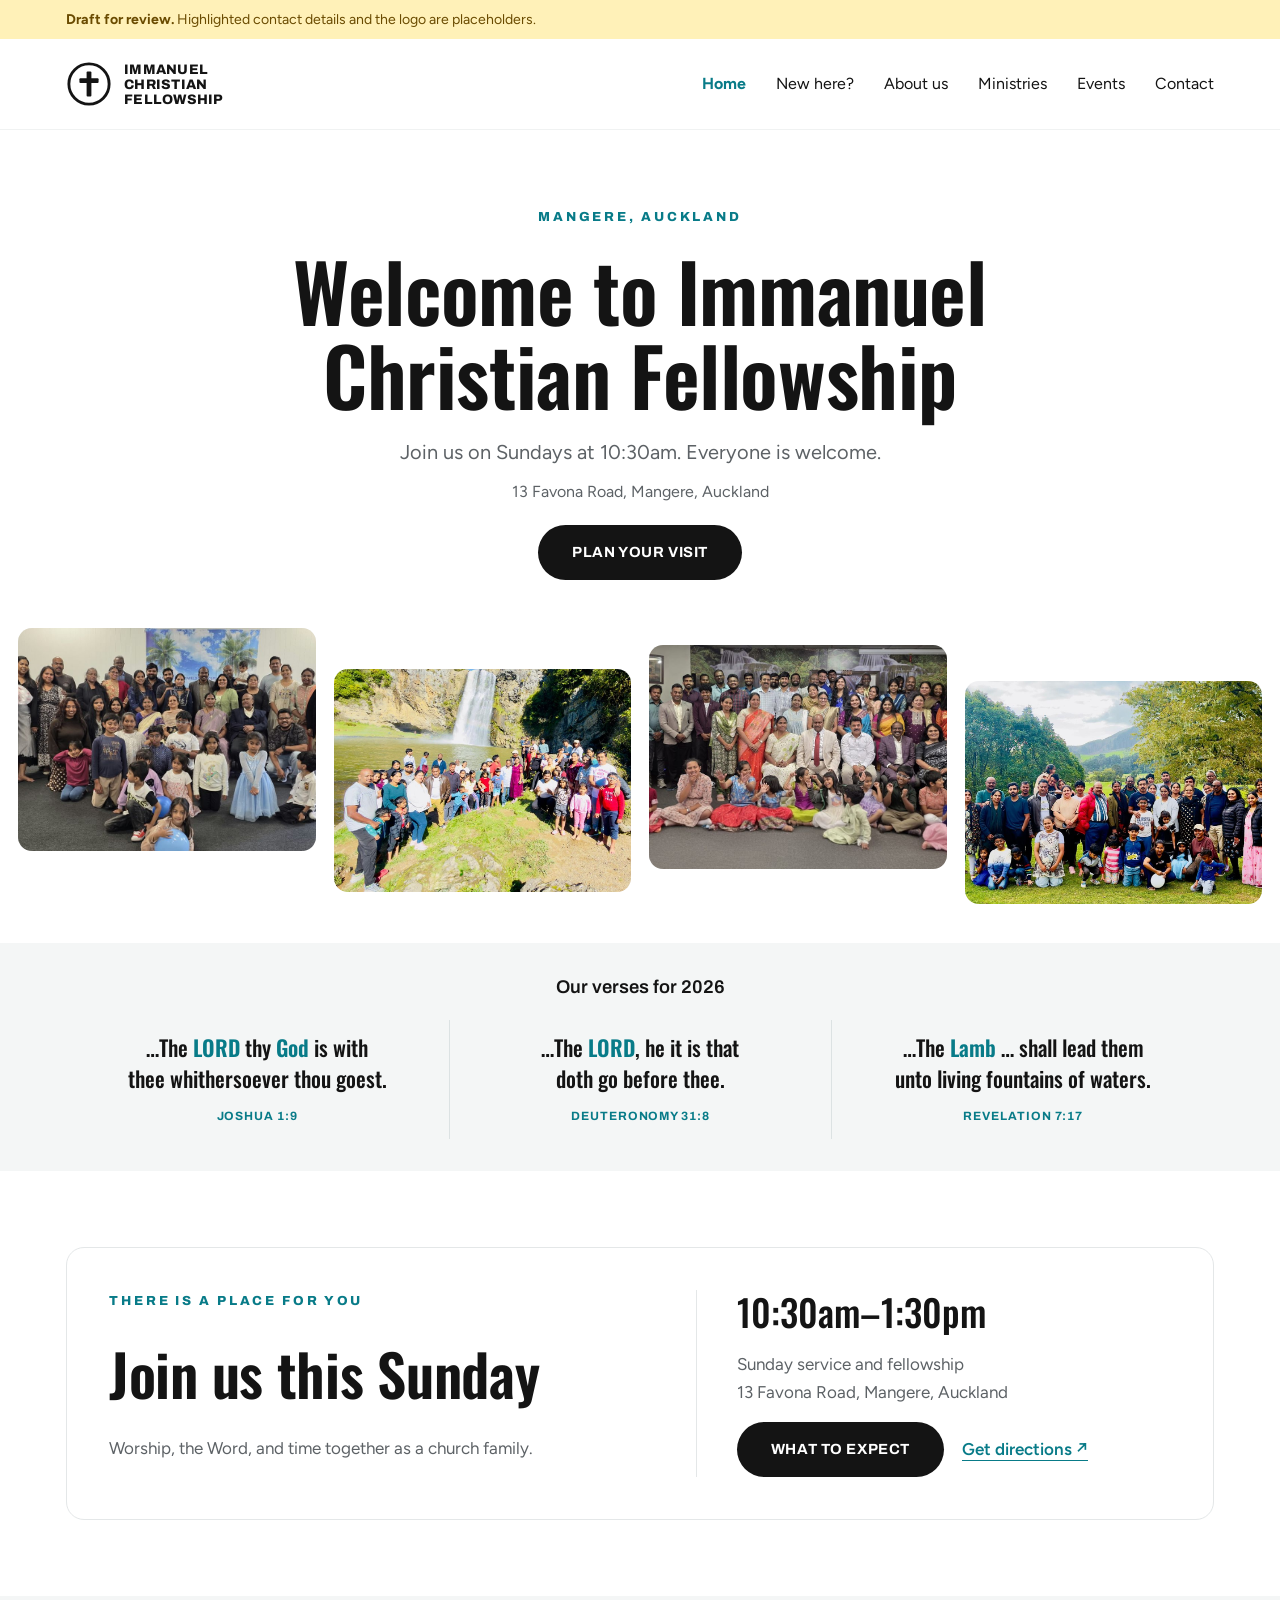
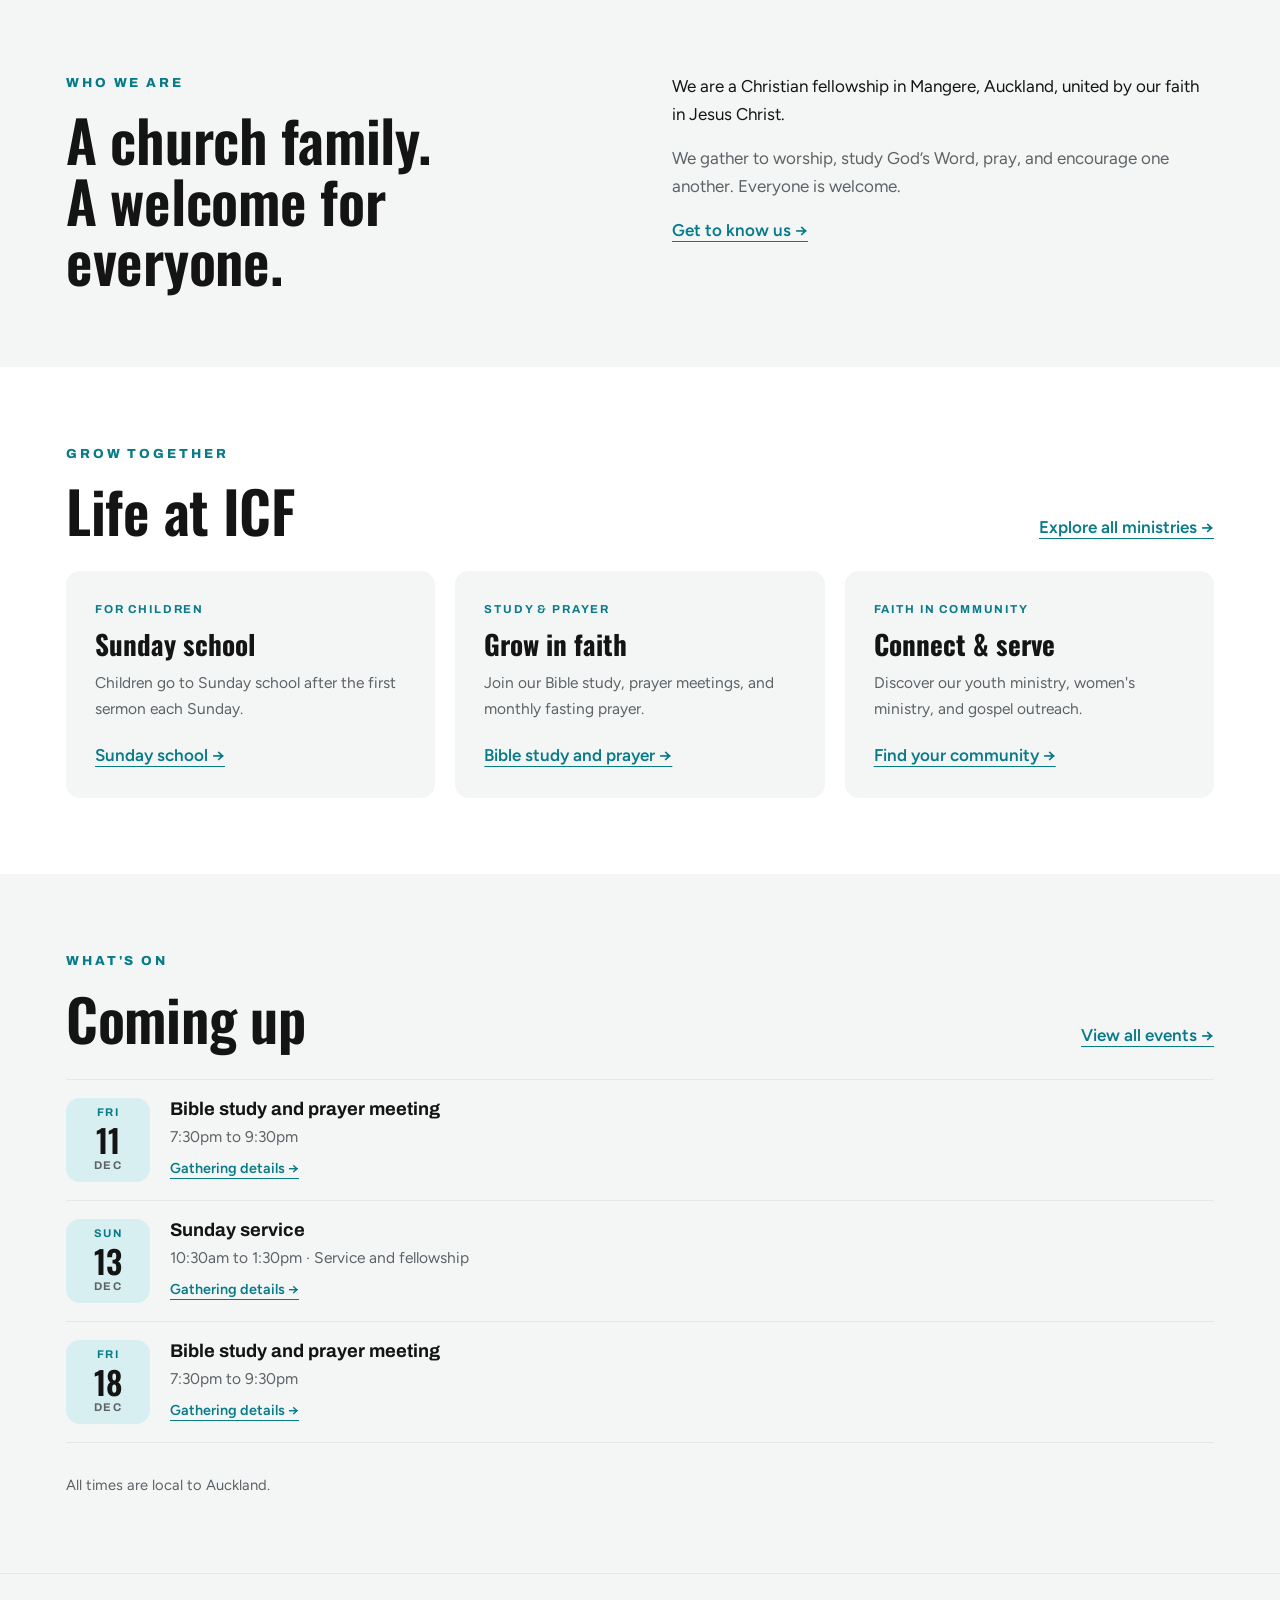
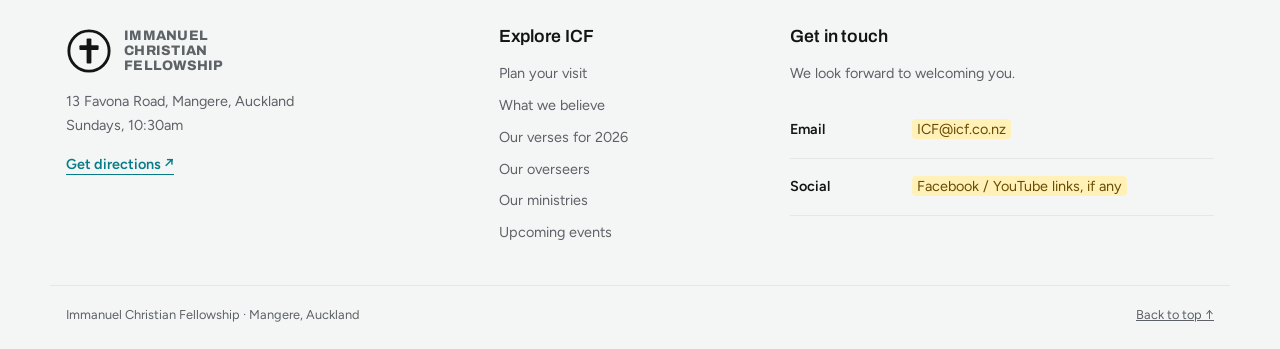
==== commit d49851b9: "added Bible verses to index page and reordered pages" ====
--- a/index.html
+++ b/index.html
@@ -28,8 +28,30 @@
       <figure class="tile"><img decoding="async" src="assets/group-park.jpg" alt="Church family on a picnic in the countryside" width="1400" height="787"></figure>
     </div>
   </section>
+<section class="block verses soft" id="verses" aria-labelledby="verses-title">
+    <div class="wrap">
+      <div class="head center">
+        <h2 id="verses-title">Our verses for 2026</h2>
+      </div>
+      <div class="verse-list">
+        <figure class="verse">
+          <blockquote>&hellip;The <strong>LORD</strong> thy <strong>God</strong> is with thee whithersoever thou goest.</blockquote>
+          <figcaption>Joshua 1:9</figcaption>
+        </figure>
+        <figure class="verse">
+          <blockquote>&hellip;The <strong>LORD</strong>, he it is that doth go before thee.</blockquote>
+          <figcaption>Deuteronomy 31:8</figcaption>
+        </figure>
+        <figure class="verse">
+          <blockquote>&hellip;The <strong>Lamb</strong> &hellip; shall lead them unto living fountains of waters.</blockquote>
+          <figcaption>Revelation 7:17</figcaption>
+        </figure>
+      </div>
+    </div>
+  </section>
+
 <section class="block home-visit" id="join-us"><div class="wrap"><div class="join-panel"><div class="head"><span class="label">There is a place for you</span><h2>Join us this Sunday</h2><p class="muted">Worship, the Word, and time together as a church family.</p></div><div class="stack"><p class="visit-time">10:30am–1:30pm</p><p class="muted">Sunday service and fellowship<br>13 Favona Road, Mangere, Auckland</p><div class="actions"><a class="pill" href="visit.html">What to expect</a><a class="text-link" href="https://www.google.com/maps/search/?api=1&amp;query=13+Favona+Road+Mangere+Auckland" target="_blank" rel="noopener">Get directions ↗</a></div></div></div></div></section>
-<section class="block soft" id="our-family"><div class="wrap"><div class="split"><div class="head"><span class="label">Who we are</span><h2>A church family.<br>A welcome for everyone.</h2></div><div class="stack"><p>We are a small gathering of mostly Telugu-speaking people, and we welcome anybody and everybody.</p><p class="muted">Our sermons are mostly in English, so you can follow along whatever language you speak at home.</p><a class="text-link" href="about.html">Get to know us <span aria-hidden="true">→</span></a></div></div></div></section>
+<section class="block soft" id="our-family"><div class="wrap"><div class="split"><div class="head"><span class="label">Who we are</span><h2>A church family.<br>A welcome for everyone.</h2></div><div class="stack"><p>We are a Christian fellowship in Mangere, Auckland, united by our faith in Jesus Christ.</p><p class="muted">We gather to worship, study God’s Word, pray, and encourage one another. Everyone is welcome.</p><a class="text-link" href="about.html">Get to know us <span aria-hidden="true">→</span></a></div></div></div></section>
 <section class="block" id="life-at-icf"><div class="wrap"><div class="section-heading"><div class="head"><span class="label">Grow together</span><h2>Life at ICF</h2></div><a class="text-link" href="ministries.html">Explore all ministries →</a></div><div class="cards preview-cards">
 <article class="card"><span class="when">For children</span><h3>Sunday school</h3><p>Children go to Sunday school after the first sermon each Sunday.</p><a class="text-link" href="ministries.html#sunday-school">Sunday school →</a></article>
 <article class="card"><span class="when">Study &amp; prayer</span><h3>Grow in faith</h3><p>Join our Bible study, prayer meetings, and monthly fasting prayer.</p><a class="text-link" href="ministries.html#bible-study">Bible study and prayer →</a></article>
@@ -47,6 +69,6 @@
         </svg>
         <span class="wordmark">Immanuel<br>Christian<br>Fellowship</span>
       </a><p class="muted">13 Favona Road, Mangere, Auckland<br>Sundays, 10:30am</p><a class="text-link" href="https://www.google.com/maps/search/?api=1&amp;query=13+Favona+Road+Mangere+Auckland" target="_blank" rel="noopener">Get directions <span aria-hidden="true">↗</span></a></div>
-<div class="stack"><h2 class="footer-title">Explore ICF</h2><ul class="footer-links"><li><a href="visit.html">Plan your visit</a></li><li><a href="about.html#beliefs">What we believe</a></li><li><a href="about.html#overseers">Our overseers</a></li><li><a href="ministries.html">Our ministries</a></li><li><a href="events.html">Upcoming events</a></li></ul></div>
+<div class="stack"><h2 class="footer-title">Explore ICF</h2><ul class="footer-links"><li><a href="visit.html">Plan your visit</a></li><li><a href="about.html#beliefs">What we believe</a></li><li><a href="index.html#verses">Our verses for 2026</a></li><li><a href="about.html#overseers">Our overseers</a></li><li><a href="ministries.html">Our ministries</a></li><li><a href="events.html">Upcoming events</a></li></ul></div>
 <div class="stack"><h2 class="footer-title">Get in touch</h2><p class="muted">We look forward to welcoming you.</p><dl class="info contact-info"><div><dt>Email</dt><dd data-contact-email><em class="ph">ICF@icf.co.nz</em></dd></div><div data-social-row><dt>Social</dt><dd data-contact-social><em class="ph">Facebook / YouTube links, if any</em></dd></div></dl></div>
 </div><div class="wrap footer-bottom"><span>Immanuel Christian Fellowship · Mangere, Auckland</span><a href="#top">Back to top ↑</a></div></footer></body></html>
--- a/assets/styles.css
+++ b/assets/styles.css
@@ -298,3 +298,20 @@
  .hero h1 { font-size: clamp(2.4rem,10.5vw,3.5rem); }
 }
 @media (prefers-reduced-motion: reduce) { *,*::before,*::after { scroll-behavior: auto !important; } }
+
+/* Homepage annual verses: a compact three-column band, stacked on phones. */
+#verses { background: var(--soft); margin-top: clamp(24px, 3vw, 40px); }
+#verses .wrap { padding-block: 32px; display: grid; gap: 20px; }
+#verses .head { gap: 0; }
+#verses h2 { font-family: var(--label); font-size: 1.15rem; line-height: 1.4; letter-spacing: 0; }
+#verses .verse-list { display: grid; grid-template-columns: repeat(3, minmax(0, 1fr)); gap: 0; }
+#verses .verse { margin: 0; padding: 12px 24px; display: grid; grid-template-rows: 1fr auto; gap: 14px; text-align: center; min-width: 0; }
+#verses .verse + .verse { border-top: 0; border-left: 1px solid #dce2e3; }
+#verses blockquote { margin: 0; font-size: clamp(1.15rem, 1.7vw, 1.45rem); line-height: 1.4; text-wrap: balance; }
+#verses figcaption { font-size: 0.75rem; letter-spacing: 0.08em; color: var(--teal); }
+@media (max-width: 700px) {
+  #verses .wrap { padding-block: 26px; gap: 12px; }
+  #verses .verse-list { grid-template-columns: 1fr; }
+  #verses .verse { padding: 20px 12px; gap: 10px; }
+  #verses .verse + .verse { border-left: 0; border-top: 1px solid #dce2e3; }
+}
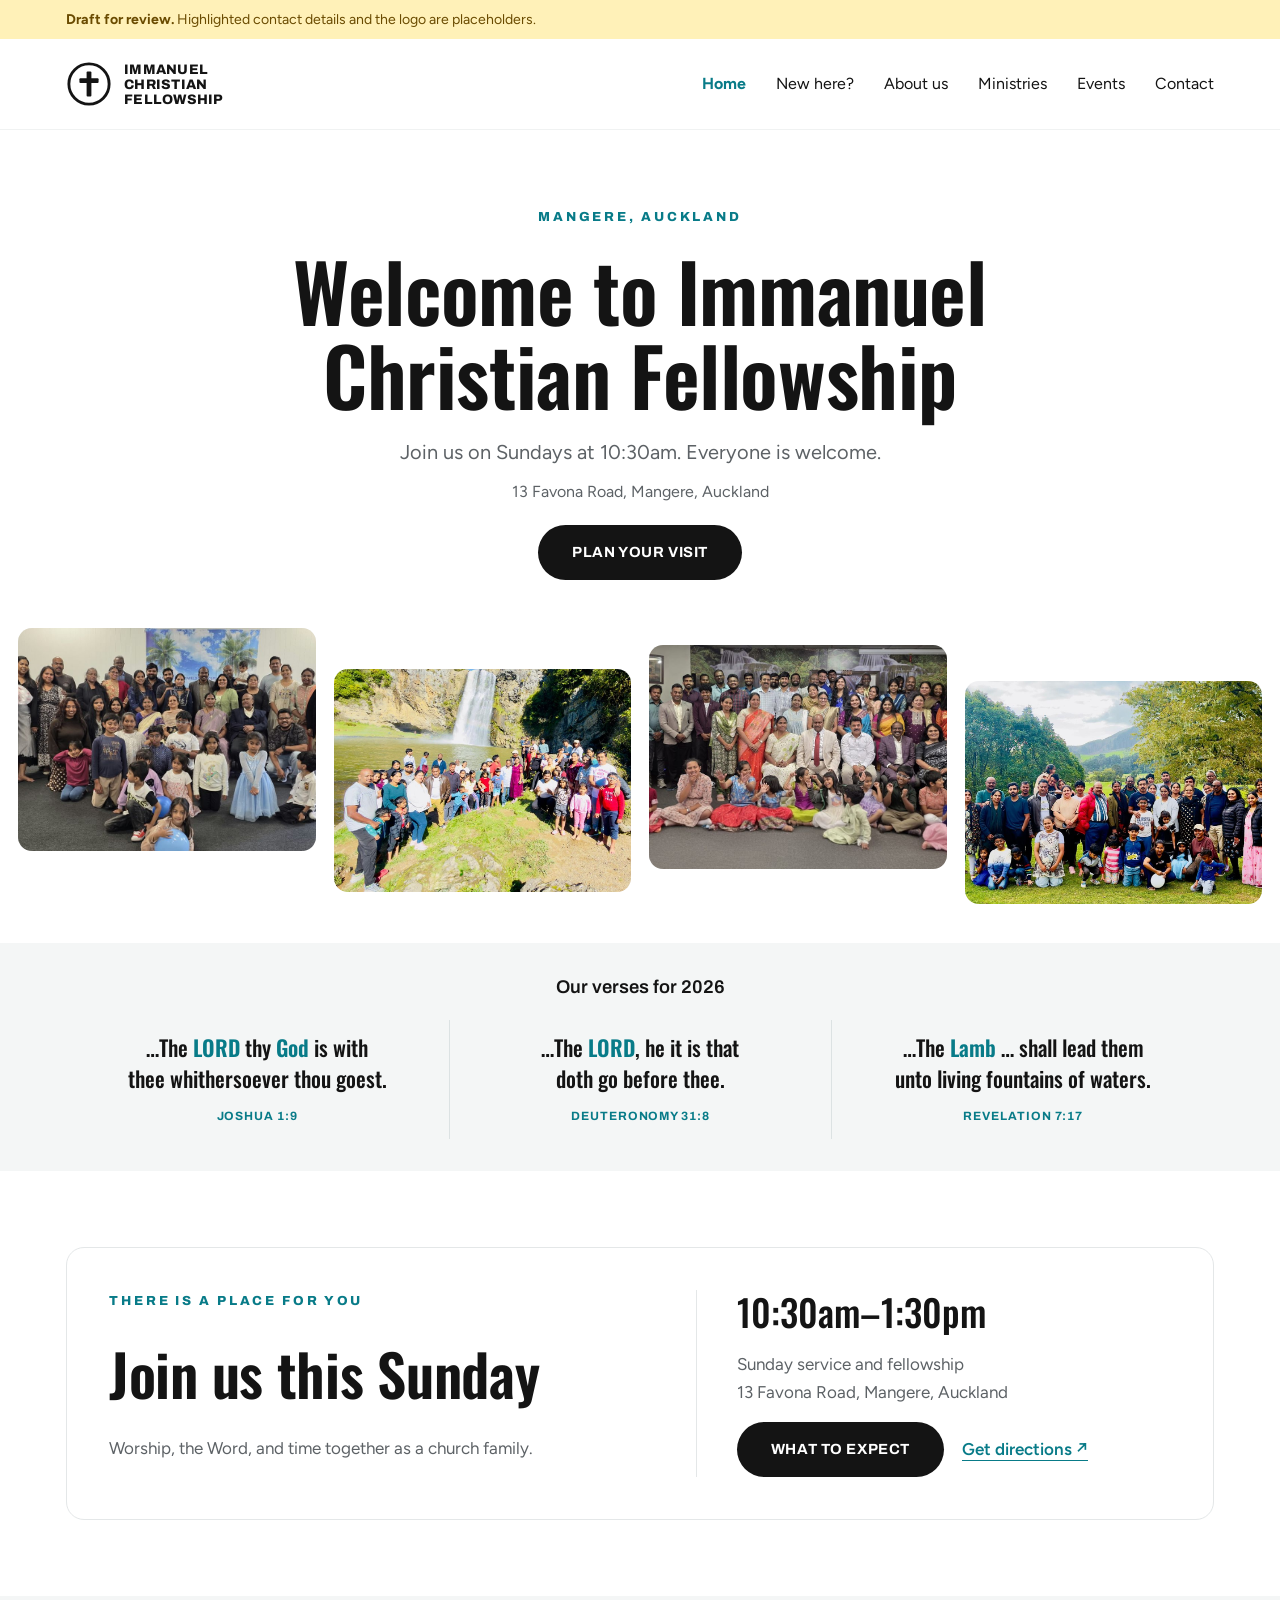
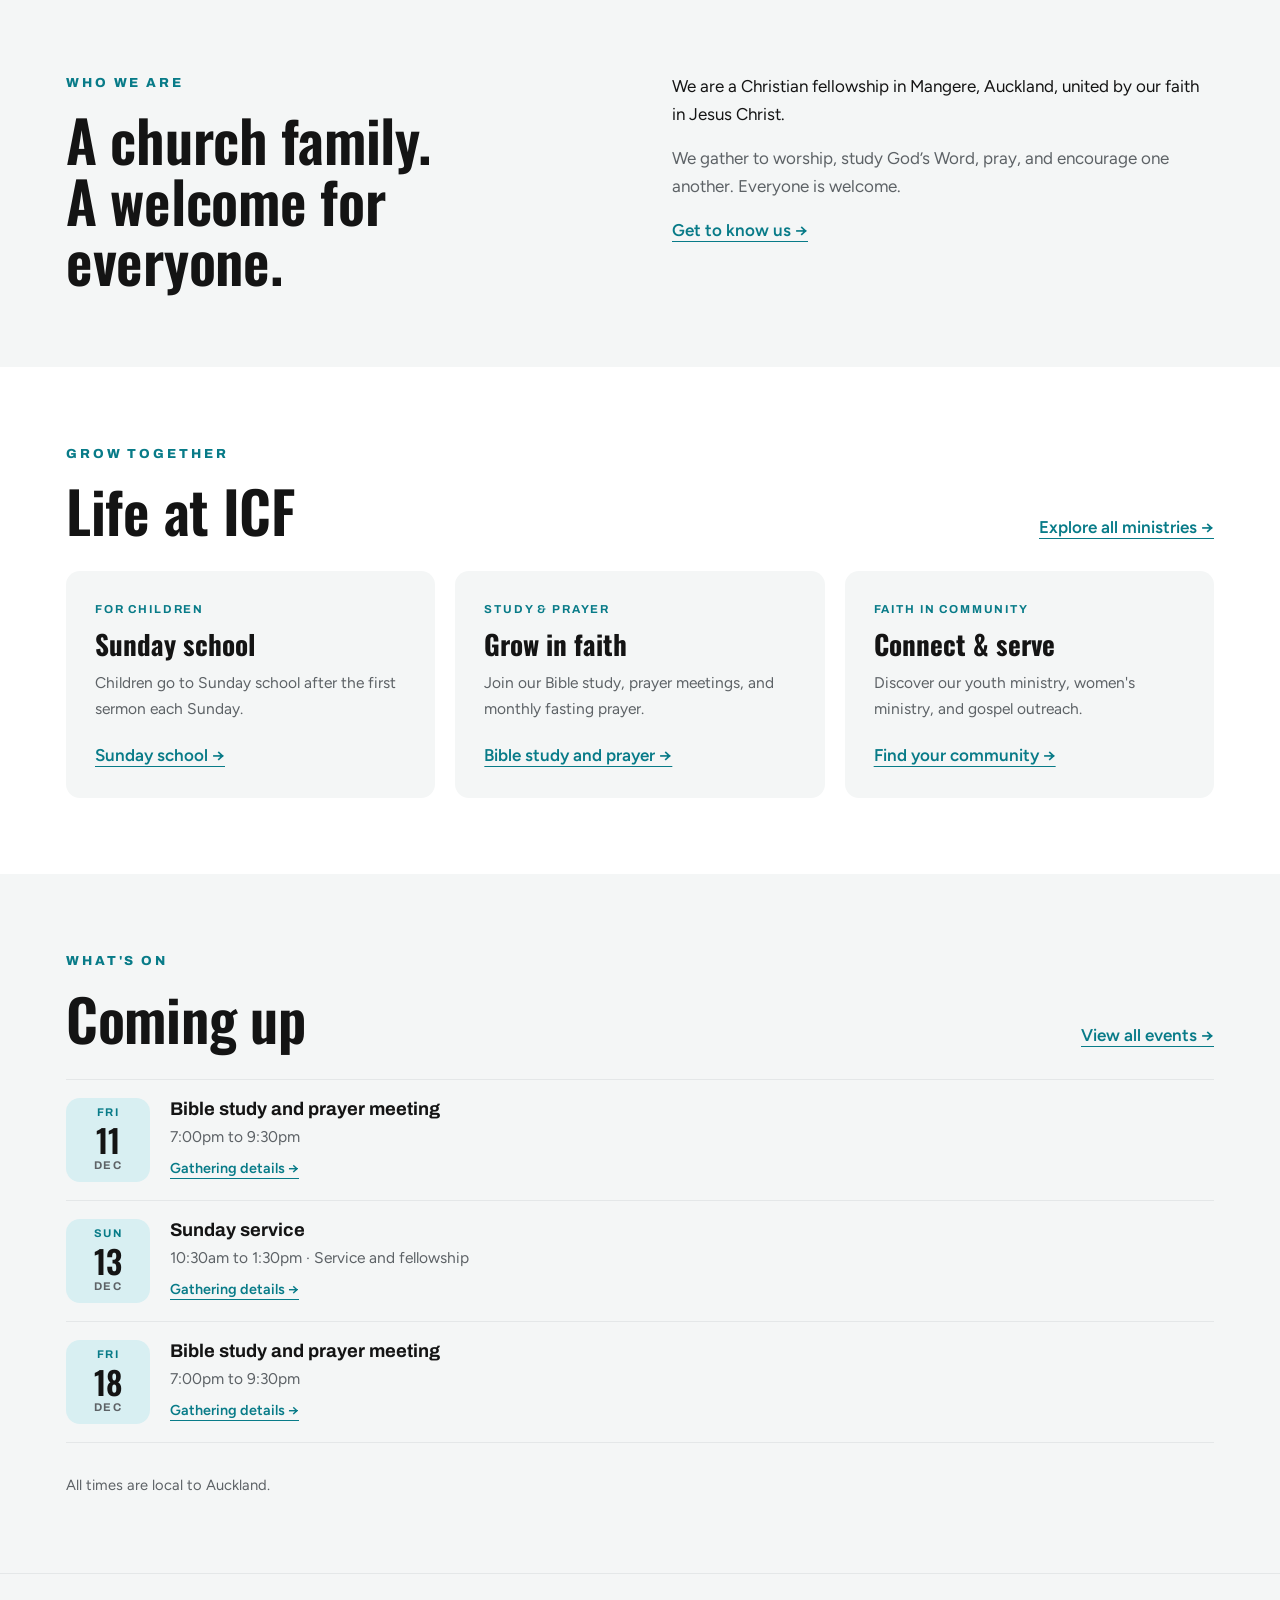
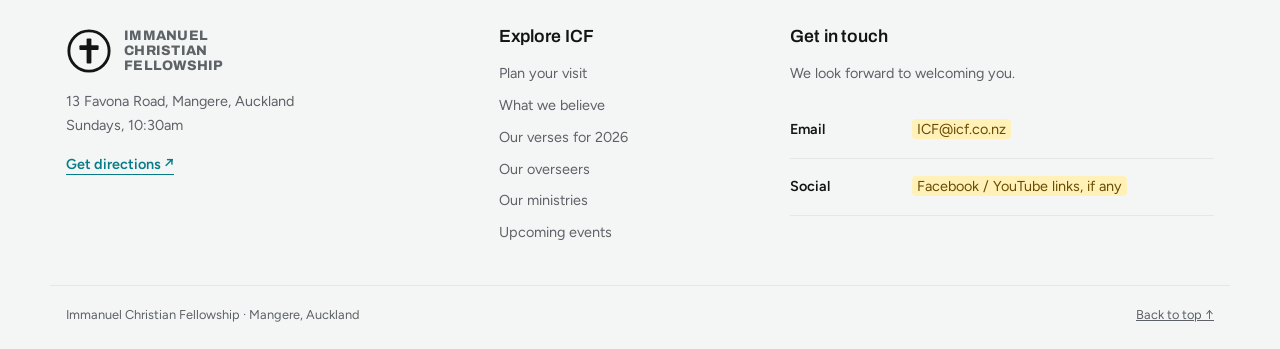
==== commit f942ef3f: "changed timing of Friday prayer meeting in javascript" ====
--- a/index.html
+++ b/index.html
@@ -58,7 +58,7 @@
 <article class="card"><span class="when">Faith in community</span><h3>Connect &amp; serve</h3><p>Discover our youth ministry, women's ministry, and gospel outreach.</p><a class="text-link" href="ministries.html#youth">Find your community →</a></article></div></div></section>
 <section class="block soft" id="coming-up"><div class="wrap"><div class="section-heading"><div class="head"><span class="label">What's on</span><h2>Coming up</h2></div><a class="text-link" href="events.html">View all events →</a></div><ol class="event-list" data-upcoming-events data-limit="3">
 <li class="event"><div class="date"><span class="d">Sun</span></div><div class="ev"><h3>Sunday service</h3><p>Every Sunday, 10:30am to 1:30pm</p></div></li>
-<li class="event"><div class="date"><span class="d">Fri</span></div><div class="ev"><h3>Bible study and prayer meeting</h3><p>7:30pm to 9:30pm, except the first Friday of the month</p></div></li>
+<li class="event"><div class="date"><span class="d">Fri</span></div><div class="ev"><h3>Bible study and prayer meeting</h3><p>7:00pm to 9:30pm, except the first Friday of the month</p></div></li>
 <li class="event"><div class="date"><span class="d">Sat</span></div><div class="ev"><h3>Fasting prayer</h3><p>First Saturday of the month, 10:30am to 1:00pm</p></div></li></ol><p class="muted note">All times are local to Auckland.</p></div></section></main><footer class="site-footer" id="contact"><div class="wrap footer-grid">
 <div class="stack"><a class="brand" href="index.html" aria-label="Immanuel Christian Fellowship home">
         <!-- EDIT: placeholder logo, replace with the church's real logo -->
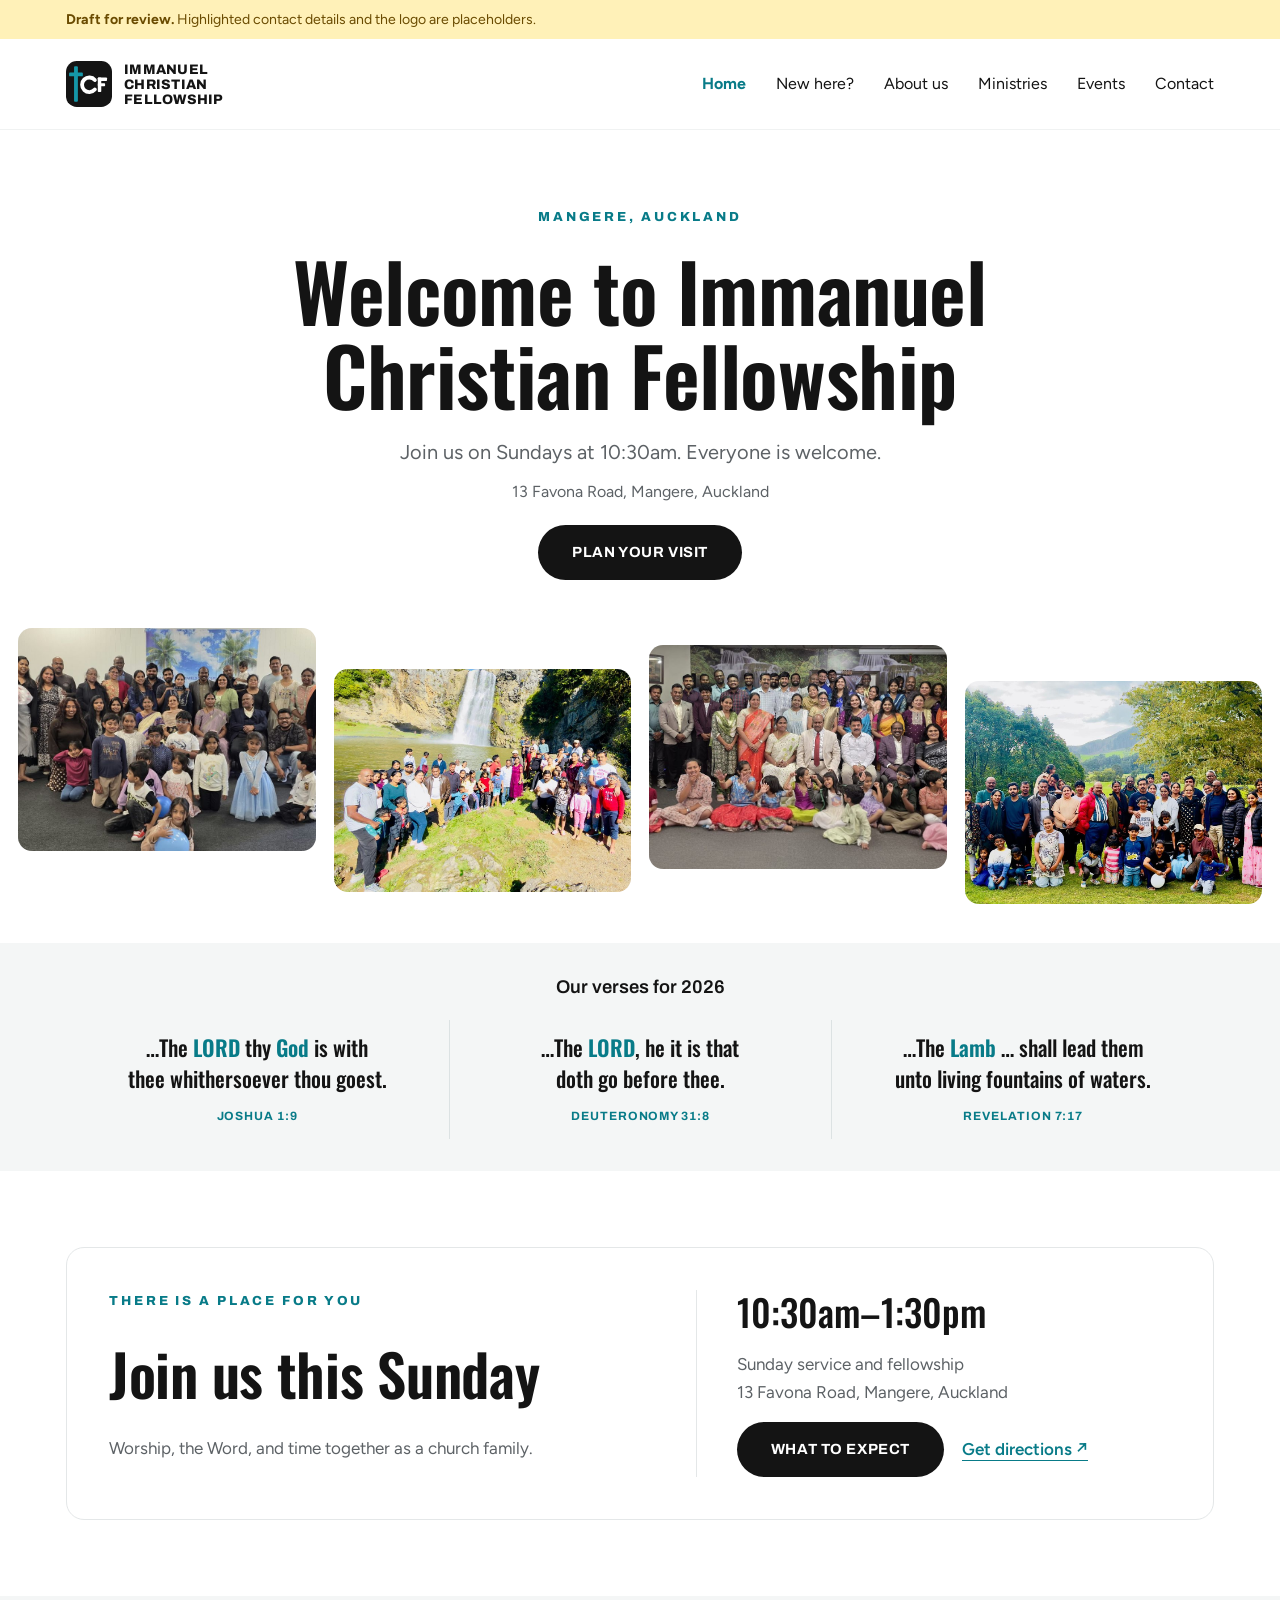
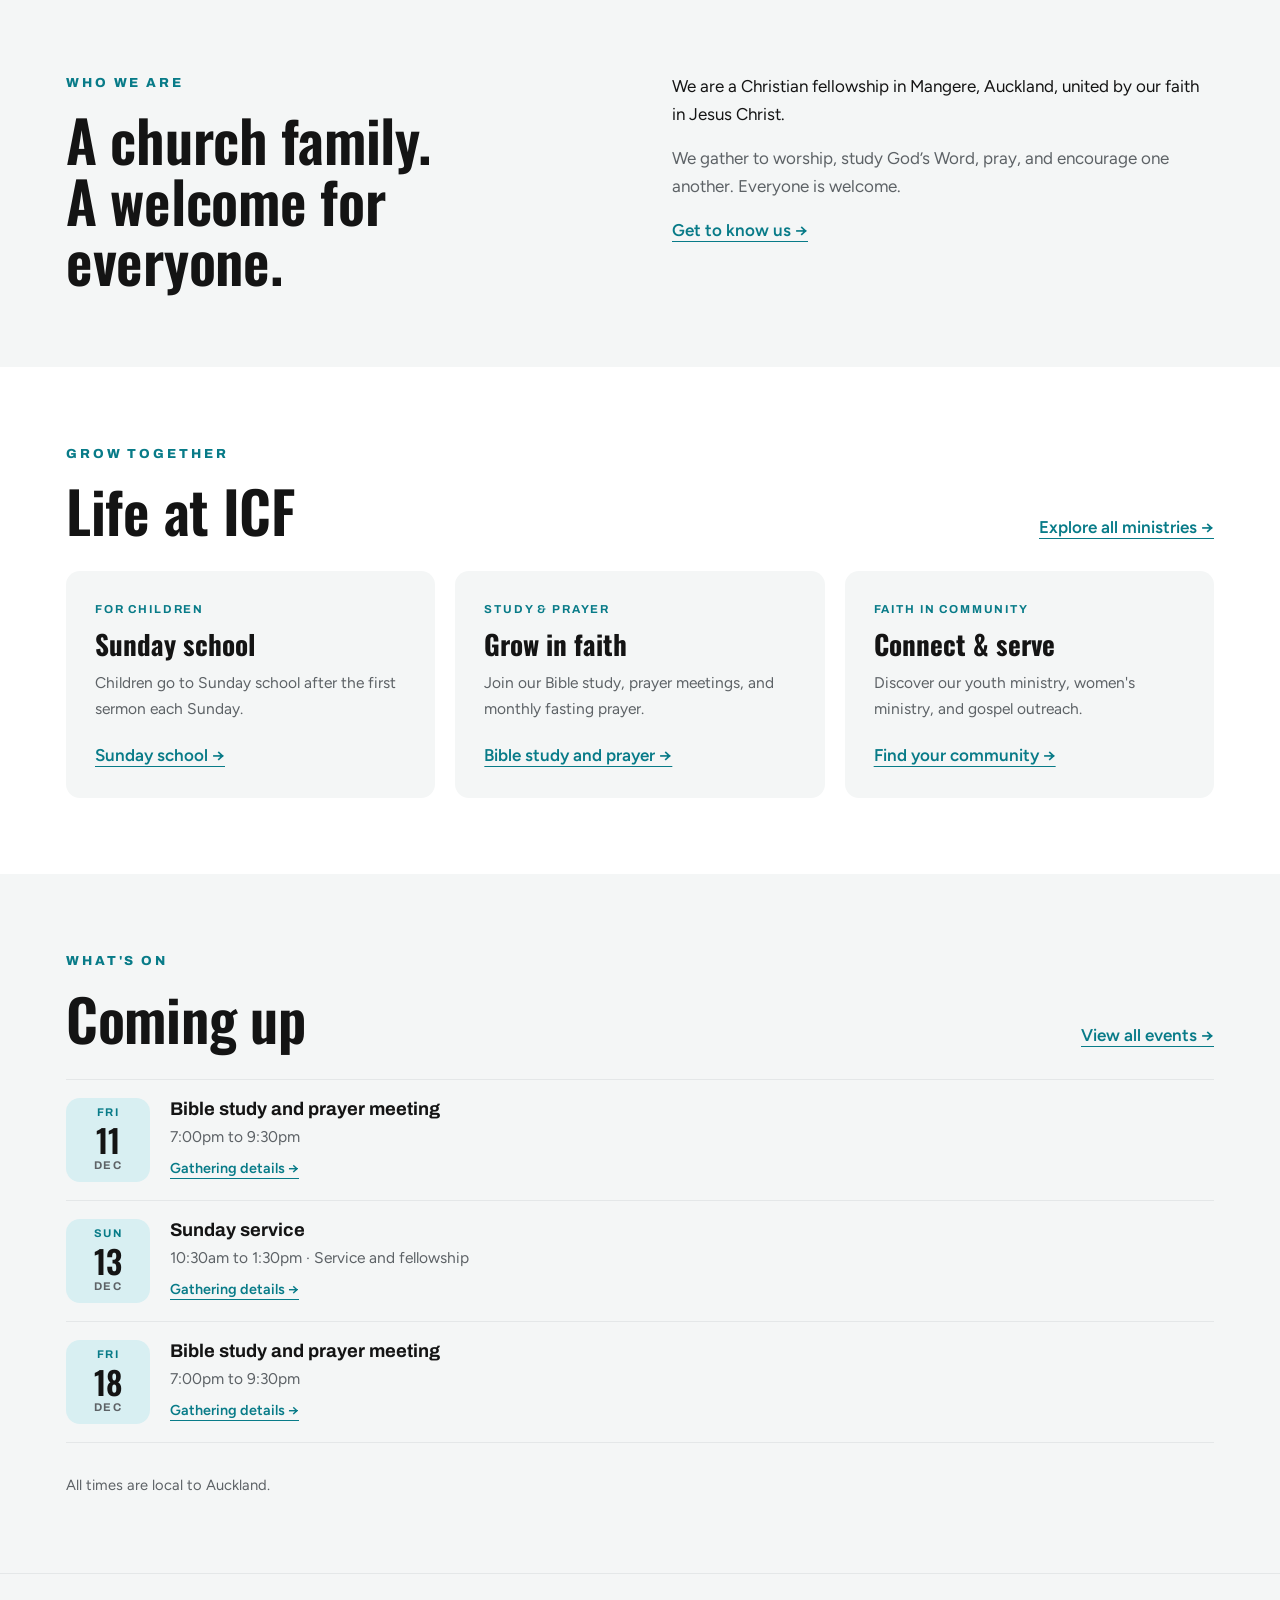
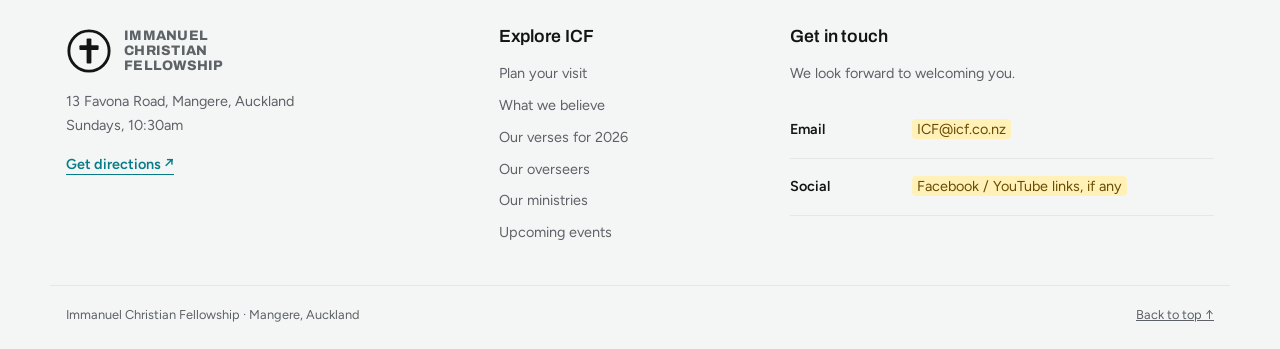
==== commit 0f4f70b5: "replaced logo in all htmls" ====
--- a/index.html
+++ b/index.html
@@ -10,11 +10,7 @@
 <div class="draft" data-draft><div class="wrap"><strong>Draft for review.</strong> Highlighted contact details and the logo are placeholders.</div></div>
 <header class="site"><div class="wrap"><div class="bar"><a class="brand" href="index.html" aria-label="Immanuel Christian Fellowship home">
         <!-- EDIT: placeholder logo, replace with the church's real logo -->
-        <svg viewBox="0 0 48 48" aria-hidden="true">
-          <circle cx="24" cy="24" r="21" fill="none" stroke="#141414" stroke-width="3"/>
-          <rect x="21.5" y="11" width="5" height="26" rx="1" fill="#141414"/>
-          <rect x="14" y="18" width="20" height="5" rx="1" fill="#141414"/>
-        </svg>
+        <img src="assets/logo-placeholder.svg" alt="" width="46" height="46">
         <span class="wordmark">Immanuel<br>Christian<br>Fellowship</span>
       </a>
 <nav class="main" aria-label="Main"><ul><li><a href="index.html" aria-current="page">Home</a></li><li><a href="visit.html">New here?</a></li><li><a href="about.html">About us</a></li><li><a href="ministries.html">Ministries</a></li><li><a href="events.html">Events</a></li><li><a href="#contact">Contact</a></li></ul></nav>
--- a/assets/styles.css
+++ b/assets/styles.css
@@ -43,6 +43,7 @@
 .bar { display: grid; grid-template-columns: auto 1fr auto; align-items: center; gap: 20px; padding-block: 22px; }
 .brand { display: flex; align-items: center; gap: 12px; text-decoration: none; }
 .brand svg { width: 46px; height: 46px; flex-shrink: 0; }
+.brand img { width: 46px; height: 46px; flex-shrink: 0; }
 .wordmark { font-family: var(--label); font-weight: 800; font-size: 0.86rem; line-height: 1.1; letter-spacing: 0.02em; text-transform: uppercase; }
 nav.main ul { list-style: none; margin: 0; padding: 0; display: flex; justify-content: center; gap: 36px; font-size: 1rem; }
 nav.main a { text-decoration: none; }
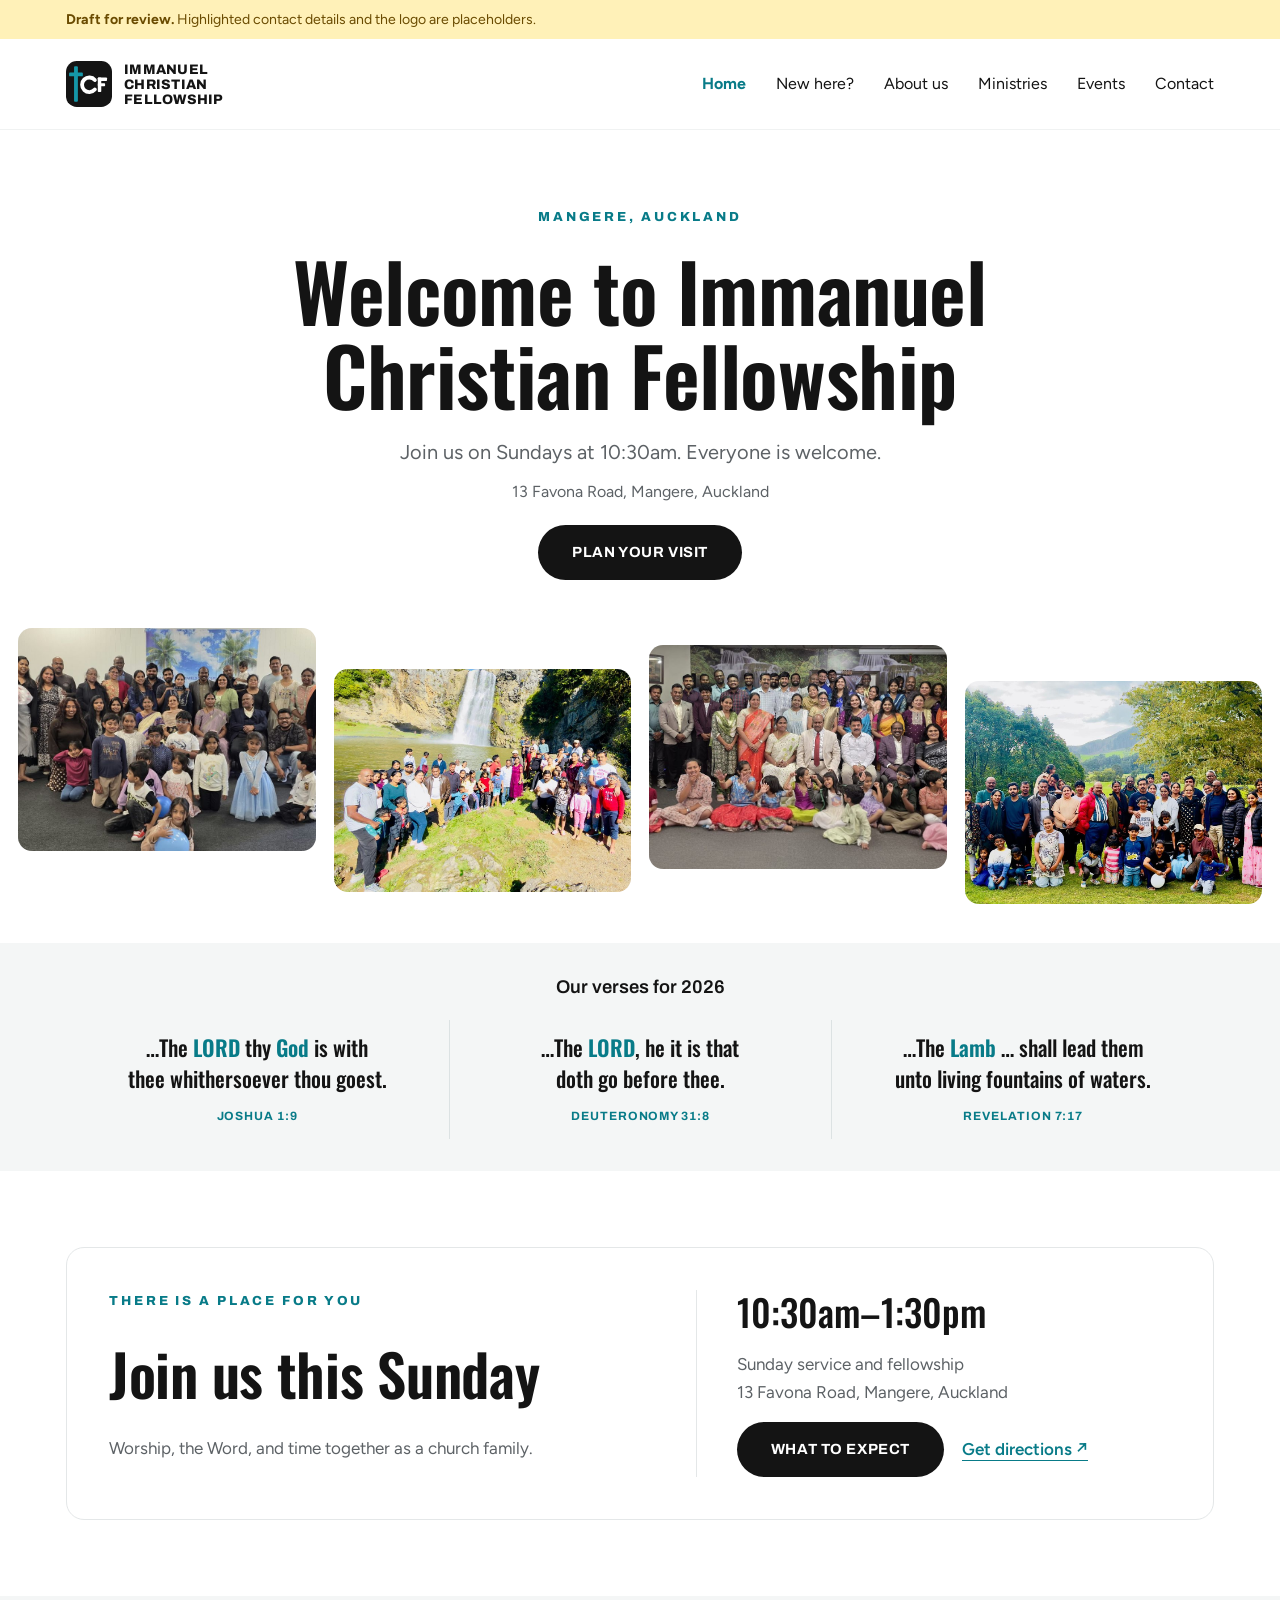
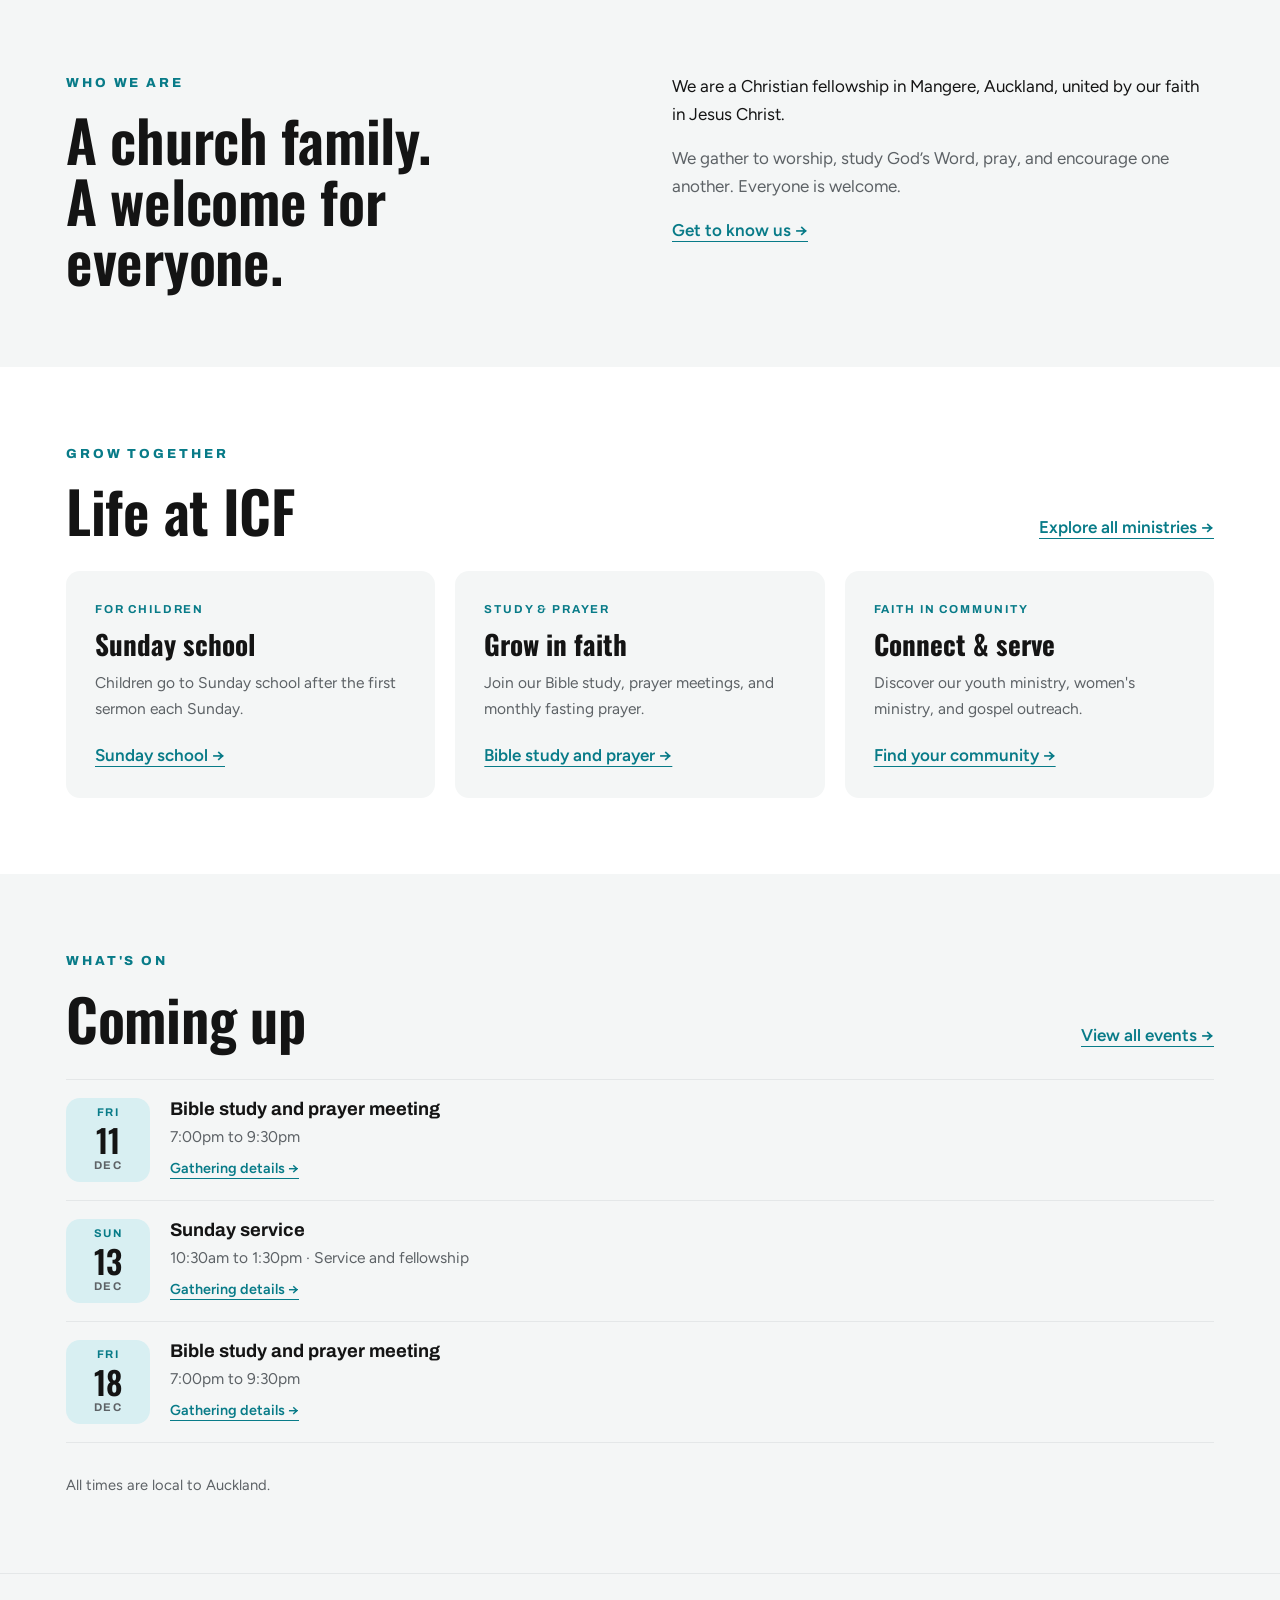
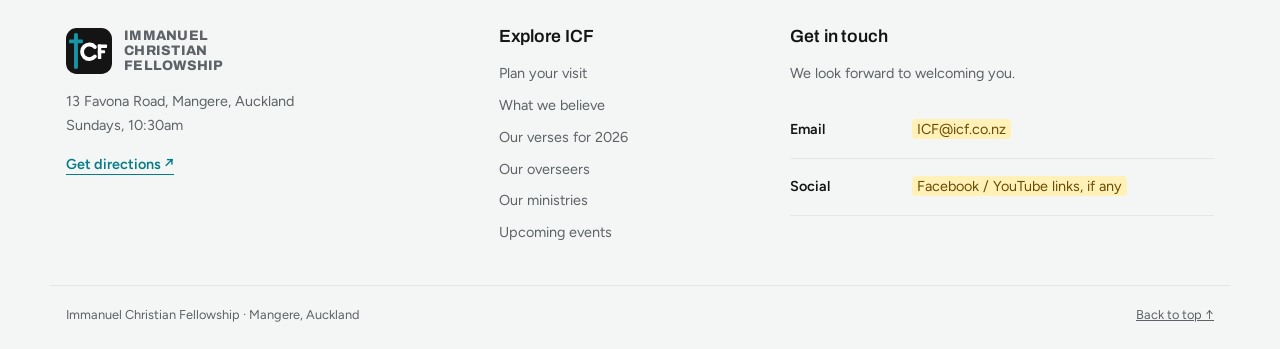
==== commit fa8b503f: "replaced footer logoas well" ====
--- a/index.html
+++ b/index.html
@@ -58,11 +58,7 @@
 <li class="event"><div class="date"><span class="d">Sat</span></div><div class="ev"><h3>Fasting prayer</h3><p>First Saturday of the month, 10:30am to 1:00pm</p></div></li></ol><p class="muted note">All times are local to Auckland.</p></div></section></main><footer class="site-footer" id="contact"><div class="wrap footer-grid">
 <div class="stack"><a class="brand" href="index.html" aria-label="Immanuel Christian Fellowship home">
         <!-- EDIT: placeholder logo, replace with the church's real logo -->
-        <svg viewBox="0 0 48 48" aria-hidden="true">
-          <circle cx="24" cy="24" r="21" fill="none" stroke="#141414" stroke-width="3"/>
-          <rect x="21.5" y="11" width="5" height="26" rx="1" fill="#141414"/>
-          <rect x="14" y="18" width="20" height="5" rx="1" fill="#141414"/>
-        </svg>
+        <img src="assets/logo-placeholder.svg" alt="" width="46" height="46">
         <span class="wordmark">Immanuel<br>Christian<br>Fellowship</span>
       </a><p class="muted">13 Favona Road, Mangere, Auckland<br>Sundays, 10:30am</p><a class="text-link" href="https://www.google.com/maps/search/?api=1&amp;query=13+Favona+Road+Mangere+Auckland" target="_blank" rel="noopener">Get directions <span aria-hidden="true">↗</span></a></div>
 <div class="stack"><h2 class="footer-title">Explore ICF</h2><ul class="footer-links"><li><a href="visit.html">Plan your visit</a></li><li><a href="about.html#beliefs">What we believe</a></li><li><a href="index.html#verses">Our verses for 2026</a></li><li><a href="about.html#overseers">Our overseers</a></li><li><a href="ministries.html">Our ministries</a></li><li><a href="events.html">Upcoming events</a></li></ul></div>
